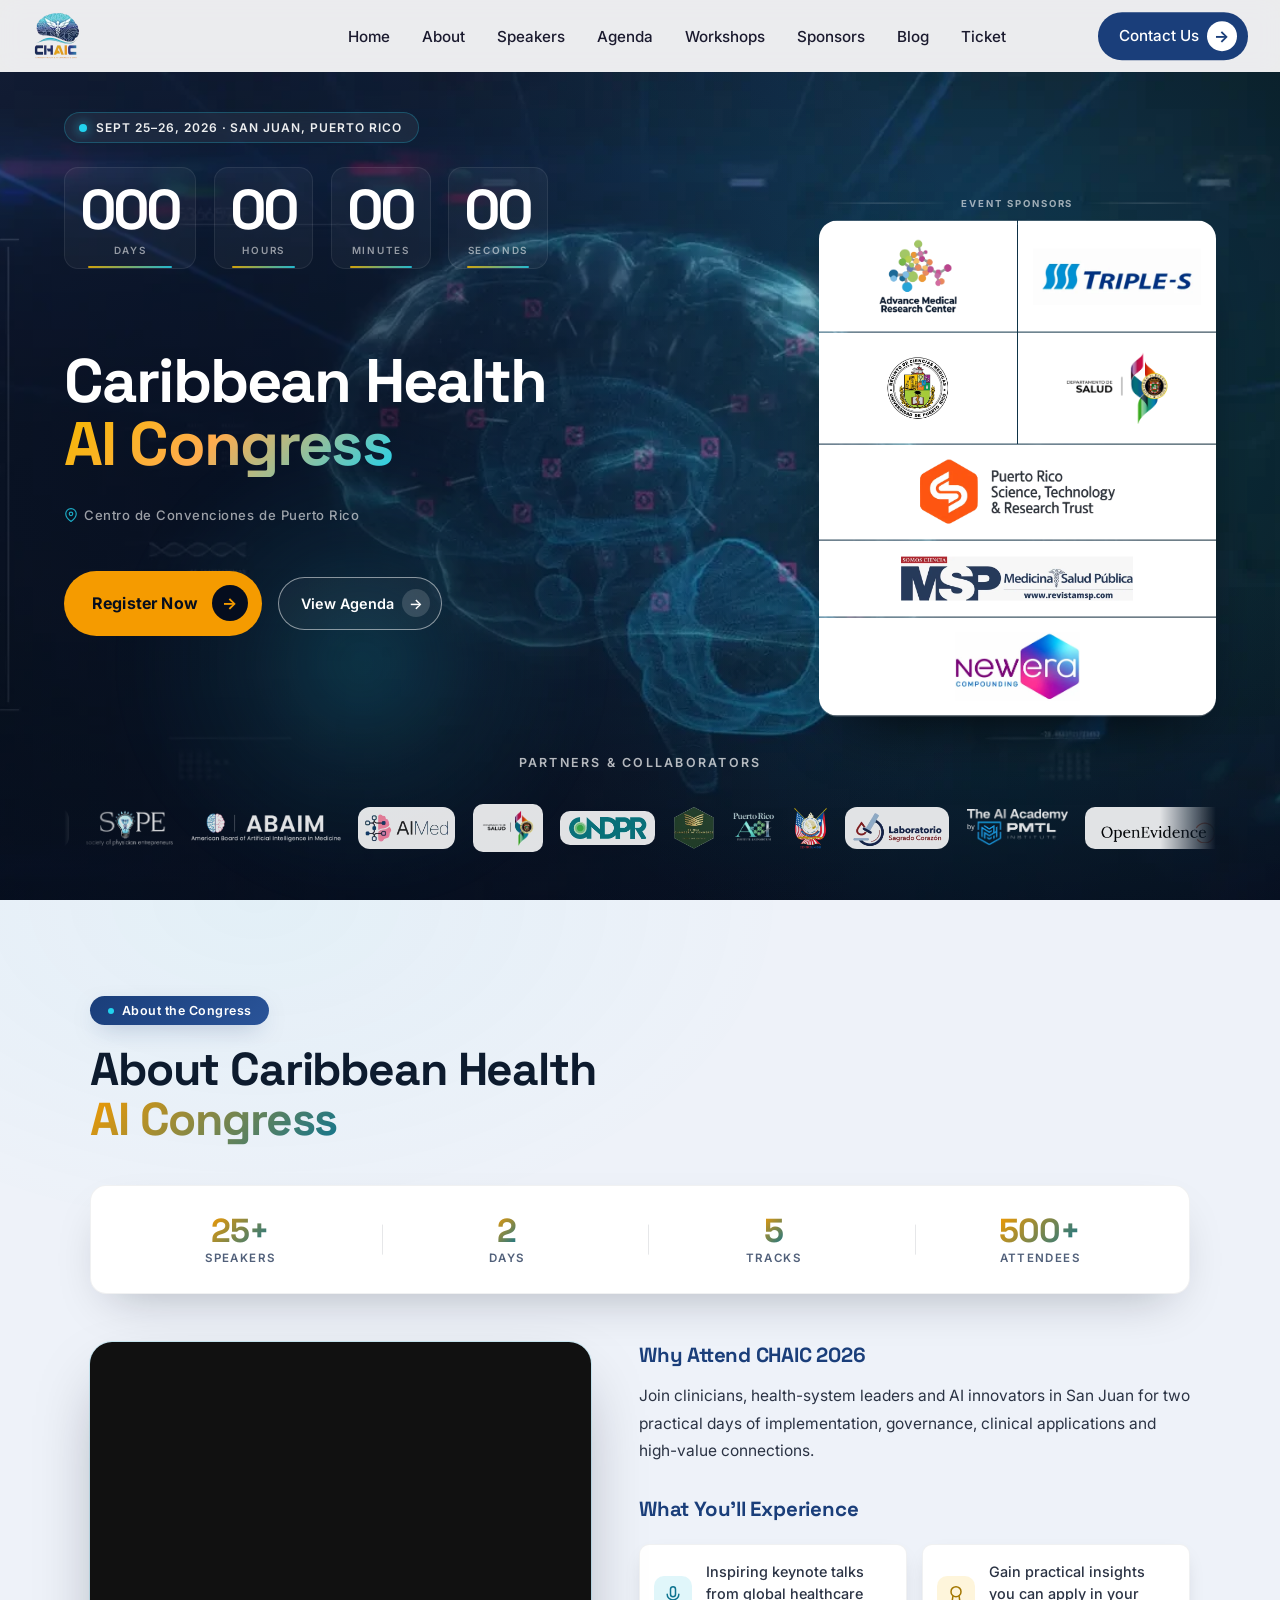
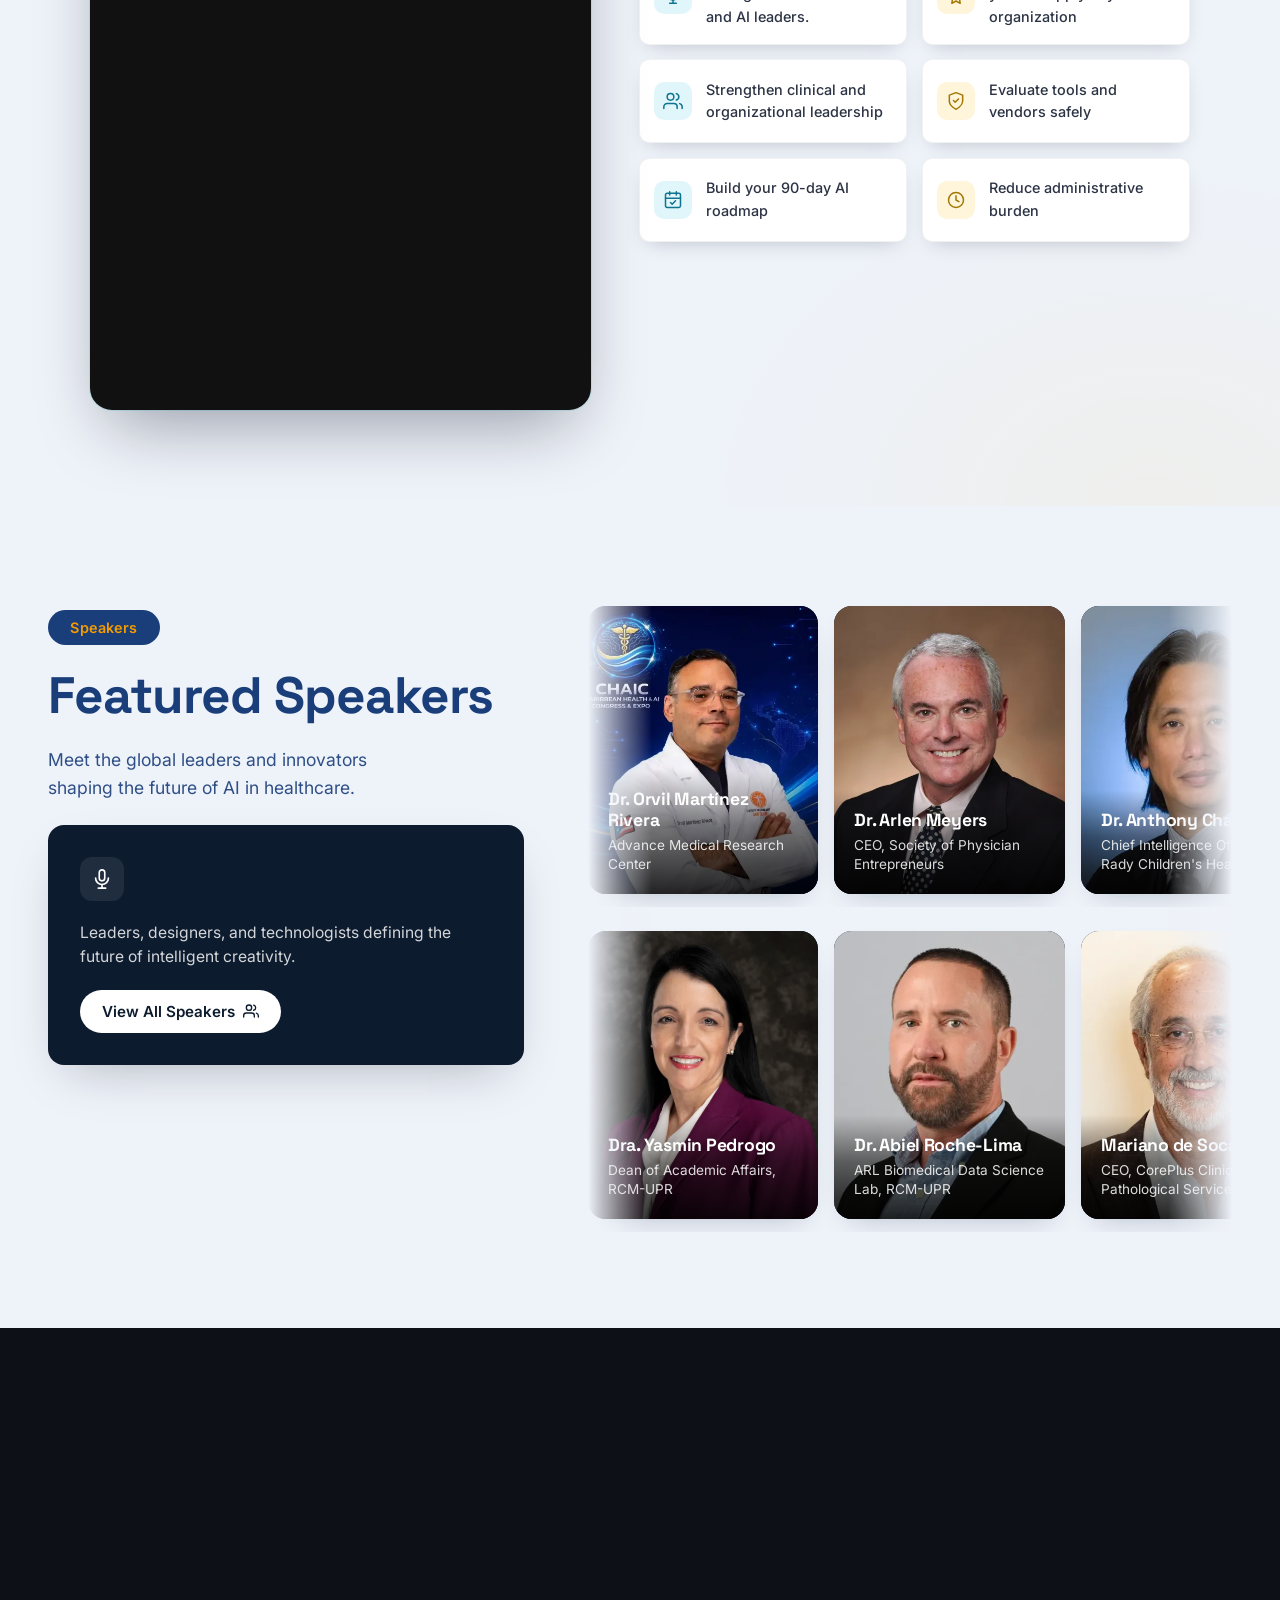
==== index.html @ c176d6a1 "Merge branch 'l-velazquez:main' into main" ====
<!doctype html>
<html lang="en">
  <head>
    <meta charset="UTF-8" />
    <meta name="viewport" content="width=device-width, initial-scale=1.0" />
    <title>CHAIC 2026 — Caribbean Health AI Congress</title>
    <meta
      name="description"
      content="Caribbean Health AI Congress 2026 · September 25–26, 2026 · San Juan, Puerto Rico. Where clinicians, researchers, and AI leaders shape the future of healthcare."
    />
    <script src="/blog-redirect.js"></script>
    <!-- Consent Mode defaults — must stay above Google Tag Manager -->
    <script src="consent.js"></script>
    <!-- Google Tag Manager -->
    <script>
      (function (w, d, s, l, i) {
        w[l] = w[l] || [];
        w[l].push({ "gtm.start": new Date().getTime(), event: "gtm.js" });
        var f = d.getElementsByTagName(s)[0],
          j = d.createElement(s),
          dl = l != "dataLayer" ? "&l=" + l : "";
        j.async = true;
        j.src = "https://www.googletagmanager.com/gtm.js?id=" + i + dl;
        f.parentNode.insertBefore(j, f);
      })(window, document, "script", "dataLayer", "GTM-TDJXRP72");
    </script>
    <!-- End Google Tag Manager -->
    <link rel="preconnect" href="https://fonts.googleapis.com" />
    <link rel="preconnect" href="https://fonts.gstatic.com" crossorigin />
    <link
      href="https://fonts.googleapis.com/css2?family=Inter:wght@400;500;600;700;800;900&family=Space+Grotesk:wght@400;500;600;700&display=swap"
      rel="stylesheet"
    />
    <script src="promotion.js"></script>
    <link rel="stylesheet" href="styles.css" />
    <link
      rel="icon"
      type="image/png"
      sizes="96x96"
      href="images/favicon-96x96.png"
    />
    <link rel="shortcut icon" href="images/favicon.ico" />
    <link
      rel="apple-touch-icon"
      sizes="180x180"
      href="images/apple-touch-icon.png"
    />
    <link rel="manifest" href="images/site.webmanifest" />
  </head>
  <body>
    <aside class="early-bird-banner promotion-only" aria-label="Early-bird ticket offer">
      <div class="early-bird-banner-inner">
        <div class="early-bird-banner-message">
          <span class="early-bird-banner-kicker">Early-bird pricing ends July 31</span>
          <span class="early-bird-banner-detail">Save up to $300—secure your pass before prices increase.</span>
        </div>
        <div class="early-bird-countdown" data-early-bird-countdown aria-hidden="true">
          <span class="early-bird-countdown-unit"><strong data-promo-days>00</strong><small>Days</small></span>
          <span class="early-bird-countdown-separator">:</span>
          <span class="early-bird-countdown-unit"><strong data-promo-hours>00</strong><small>Hrs</small></span>
          <span class="early-bird-countdown-separator">:</span>
          <span class="early-bird-countdown-unit"><strong data-promo-minutes>00</strong><small>Min</small></span>
          <span class="early-bird-countdown-separator">:</span>
          <span class="early-bird-countdown-unit"><strong data-promo-seconds>00</strong><small>Sec</small></span>
        </div>
        <a href="tickets.html#passes" class="early-bird-banner-cta" data-early-bird-cta>
          Get Early-Bird Price <span aria-hidden="true">&#8594;</span>
        </a>
      </div>
    </aside>
    <!-- Navbar -->
    <nav class="navbar">
      <div class="nav-inner">
        <a class="nav-logo" href="#home">
          <img src="images/logos/CHAIC-Logo.webp" alt="CHAIC" />
        </a>
        <ul class="nav-menu">
          <li><a href="#home">Home</a></li>
          <li><a href="#about">About</a></li>
          <li><a href="speakers.html">Speakers</a></li>
          <li><a href="#agenda">Agenda</a></li>
          <li><a href="workshops.html">Workshops</a></li>
          <li><a href="#sponsors">Sponsors</a></li>
          <li><a href="/blog/">Blog</a></li>
          <li><a href="tickets.html">Ticket</a></li>
          <li class="nav-contact-item">
            <a href="#contact-form" class="btn-contact">
              Contact Us
              <span class="btn-circle-nav">&#8594;</span>
            </a>
          </li>
        </ul>
        <button
          class="nav-toggle"
          aria-label="Toggle navigation"
          aria-expanded="false"
        >
          <span></span>
          <span></span>
          <span></span>
        </button>
      </div>
    </nav>

    <!-- Hero -->
    <section id="home" class="hero">
      <div class="hero-brain" aria-hidden="true">
        <video
          class="hero-brain-video"
          autoplay
          muted
          loop
          playsinline
          poster="images/assets/ai-brain-opt.webp"
        >
          <source
            src="images/videos/ai-brain-opt-blurred.mp4"
            type="video/mp4"
          />
        </video>
        <img
          class="hero-brain-img"
          src="images/assets/ai-brain-opt.webp"
          alt=""
        />
      </div>
      <div class="hero-gradient"></div>
      <div class="hero-glow" aria-hidden="true"></div>

      <div class="hero-body">
        <aside class="hero-sponsors" aria-label="Event sponsors">
          <span class="hero-sponsors-label">Event Sponsors</span>
          <div class="hero-sponsors-logos">
            <a
              class="hero-sponsor hero-sponsor--amrc"
              href="https://www.advanceresearchpr.com/"
              target="_blank"
              rel="noopener noreferrer"
              aria-label="Advance Medical Research Center"
            >
              <img
                src="images/logos/AMRC-onlight.webp"
                alt="Advance Medical Research Center"
                decoding="async"
              />
            </a>
            <a
              class="hero-sponsor hero-sponsor--triple-s"
              href="https://salud.grupotriples.com/en/"
              target="_blank"
              rel="noopener noreferrer"
              aria-label="Triple-S Salud"
            >
              <img
                src="images/logos/triple-s.webp"
                alt="Triple-S Salud"
                decoding="async"
              />
            </a>
            <a
              class="hero-sponsor hero-sponsor--rcm"
              href="http://www.rcm.upr.edu/"
              target="_blank"
              rel="noopener noreferrer"
              aria-label="Recinto de Ciencias Médicas — Universidad de Puerto Rico"
            >
              <img
                src="images/logos/RCM-UPR-Logo.webp"
                alt="Recinto de Ciencias Médicas — Universidad de Puerto Rico"
                decoding="async"
              />
            </a>
            <a
              class="hero-sponsor hero-sponsor--salud"
              href="https://www.salud.pr.gov/"
              target="_blank"
              rel="noopener noreferrer"
              aria-label="Departamento de Salud de Puerto Rico"
            >
              <img
                src="images/logos/puerto-rico-department-of-health.webp"
                alt="Departamento de Salud de Puerto Rico"
                decoding="async"
              />
            </a>
            <a
              class="hero-sponsor hero-sponsor--trust"
              href="https://prsciencetrust.org/"
              target="_blank"
              rel="noopener noreferrer"
              aria-label="Puerto Rico Science, Technology &amp; Research Trust"
            >
              <img
                src="images/logos/pr-science-trust-onlight.webp"
                alt="Puerto Rico Science, Technology &amp; Research Trust"
                decoding="async"
              />
            </a>
            <a
              class="hero-sponsor hero-sponsor--msp"
              href="https://www.revistamsp.com/"
              target="_blank"
              rel="noopener noreferrer"
              aria-label="Revista MSP — Medicina Salud Pública"
            >
              <img
                src="images/logos/revista-msp.webp"
                alt="Revista MSP — Medicina Salud Pública"
                decoding="async"
              />
            </a>
            <a
              class="hero-sponsor hero-sponsor--newera"
              href="https://neweracompounding.com/"
              target="_blank"
              rel="noopener noreferrer"
              aria-label="New Era Compounding"
            >
              <img
                src="images/logos/new-era-compounding.webp"
                alt="New Era Compounding"
                decoding="async"
              />
            </a>
          </div>
        </aside>
        <!-- Left column -->
        <div class="hero-left">
          <span class="hero-eyebrow page-enter" style="--enter-order: 0"
            >Sept 25–26, 2026 · San Juan, Puerto Rico</span
          >

          <div class="countdown page-enter" style="--enter-order: 1" aria-label="Countdown to CHAIC 2026">
            <div class="cd-unit">
              <span class="cd-num" id="cd-days">000</span>
              <span class="cd-label">Days</span>
            </div>
            <div class="cd-unit">
              <span class="cd-num" id="cd-hours">00</span>
              <span class="cd-label">Hours</span>
            </div>
            <div class="cd-unit">
              <span class="cd-num" id="cd-minutes">00</span>
              <span class="cd-label">Minutes</span>
            </div>
            <div class="cd-unit">
              <span class="cd-num" id="cd-seconds">00</span>
              <span class="cd-label">Seconds</span>
            </div>
          </div>

          <div class="hero-bottom-left">
            <h1 class="hero-title page-enter" style="--enter-order: 2">
              Caribbean Health<br />
              <span class="hero-accent">AI Congress</span>
            </h1>
            <a
              class="hero-venue page-enter"
              style="--enter-order: 3"
              href="https://maps.app.goo.gl/jhzjn6ECsa8QxkEn8"
              target="_blank"
              rel="noopener noreferrer"
            >
              <svg
                width="14"
                height="14"
                viewBox="0 0 24 24"
                fill="none"
                stroke="currentColor"
                stroke-width="2"
                stroke-linecap="round"
                stroke-linejoin="round"
                aria-hidden="true"
              >
                <path d="M21 10c0 7-9 13-9 13S3 17 3 10a9 9 0 0 1 18 0z" />
                <circle cx="12" cy="10" r="3" />
              </svg>
              Centro de Convenciones de Puerto Rico
            </a>
            <div class="hero-cta-row page-enter" style="--enter-order: 4">
              <a
                href="https://lu.ma/oollgim4"
                class="btn-register luma-checkout--button"
                data-luma-action="checkout"
                data-luma-event-id="evt-fLWU47cvAQBa6a1"
              >
                Register Now
                <span class="btn-circle">&#8594;</span>
              </a>
              <a href="#agenda" class="btn-agenda">
                View Agenda
                <span class="btn-circle-ghost">&#8594;</span>
              </a>
            </div>
          </div>
        </div>

        <!-- Right column -->
        <div class="hero-right">
          <div class="hero-right-bottom">
            <p class="hero-sub page-enter" style="--enter-order: 3">Use Healthcare AI With Confidence — not Hype</p>
          </div>
        </div>
      </div>

      <!-- Sponsors strip -->
      <div class="sponsors-bar page-enter" style="--enter-order: 5">
        <div class="sponsors-label">
          <div class="sponsors-line"></div>
          <span>Partners &amp; Collaborators</span>
          <div class="sponsors-line"></div>
        </div>
        <div class="sponsors-logos">
          <a href="#home"
            ><img
              class="logo-rounded"
              src="images/logos/CHAIC-Logo-white.webp"
              alt="Caribbean Health AI Congress"
              loading="lazy"
              decoding="async"
          /></a>
          <a
            href="https://sopenet.org/"
            target="_blank"
            rel="noopener noreferrer"
            ><img
              class="sponsor-mark--trim"
              src="images/logos/SPE-White-Letters.webp"
              alt="Society of Physician Entrepreneurs"
              loading="lazy"
              decoding="async"
          /></a>
          <a href="https://abaim.org/" target="_blank" rel="noopener noreferrer"
            ><img
              src="images/logos/ABAIM-logo-transparent.webp"
              alt="American Board of Artificial Intelligence in Medicine"
              loading="lazy"
              decoding="async"
          /></a>
          <a
            href="http://www.ai-med.io"
            target="_blank"
            rel="noopener noreferrer"
            ><img
              class="logo-rounded"
              src="images/logos/AI-med.webp"
              alt="AIMed"
              loading="lazy"
              decoding="async"
          /></a>
          <a
            href="https://www.salud.pr.gov/"
            target="_blank"
            rel="noopener noreferrer"
            ><img
              class="logo-plate collaborator-logo--department"
              src="images/logos/puerto-rico-department-of-health.webp"
              alt="Departamento de Salud de Puerto Rico"
              loading="lazy"
              decoding="async"
          /></a>
          <a
            href="https://cndpr.org/"
            target="_blank"
            rel="noopener noreferrer"
            ><img
              class="logo-plate collaborator-logo--wide"
              src="images/logos/cndpr.webp"
              alt="Colegio de Nutricionistas y Dietistas de Puerto Rico"
              loading="lazy"
              decoding="async"
          /></a>
          <a
            href="https://prusachamberofcommerce.com/"
            target="_blank"
            rel="noopener noreferrer"
            ><img
              src="images/logos/pr-usa-chamber-of-commerce.webp"
              alt="PR-USA Chamber of Commerce"
              loading="lazy"
              decoding="async"
          /></a>
          <a
            href="https://praiic.com/"
            target="_blank"
            rel="noopener noreferrer"
            ><img
              src="images/logos/puerto-rico-ai-institute-and-consortium.webp"
              alt="Puerto Rico AI Institute and Consortium"
              loading="lazy"
              decoding="async"
          /></a>
          <a
            href="https://centrounido.com/"
            target="_blank"
            rel="noopener noreferrer"
            ><img
              src="images/logos/centro-unido.webp"
              alt="Centro Unido de Detallistas — Puerto Rico"
              loading="lazy"
              decoding="async"
          /></a>
          <a
            href="https://www.laboratoriosagradocorazon.com/"
            target="_blank"
            rel="noopener noreferrer"
            ><img
              class="logo-rounded"
              src="images/logos/laboratorio-sagrado-corazon.webp"
              alt="Laboratorio Sagrado Corazón"
              loading="lazy"
              decoding="async"
          /></a>
          <a
            href="https://pmtlinstitute.com/"
            target="_blank"
            rel="noopener noreferrer"
            ><img
              class="sponsor-mark--trim"
              src="images/logos/pmtl-institute.webp"
              alt="The AI Academy by PMTL Institute"
              loading="lazy"
              decoding="async"
          /></a>
          <a
            href="https://www.openevidence.com/"
            target="_blank"
            rel="noopener noreferrer"
            ><img
              class="logo-plate"
              src="images/logos/open-evidence.webp"
              alt="OpenEvidence"
              loading="lazy"
              decoding="async"
          /></a>
          <a
            href="https://deepmind.google/models/gemma/medgemma/"
            target="_blank"
            rel="noopener noreferrer"
            ><img
              class="logo-rounded"
              src="images/logos/medgemma.webp"
              alt="MedGemma"
              loading="lazy"
              decoding="async"
          /></a>
          <a
            href="https://www.google.com/"
            target="_blank"
            rel="noopener noreferrer"
            ><img
              class="logo-plate collaborator-logo--square"
              src="images/logos/google.webp"
              alt="Google"
              loading="lazy"
              decoding="async"
          /></a>
          <a
            href="https://www.nabla.com/"
            target="_blank"
            rel="noopener noreferrer"
            ><img
              class="logo-plate"
              src="images/logos/nabla.webp"
              alt="Nabla"
              loading="lazy"
              decoding="async"
          /></a>
          <a
            href="https://www.himss.org/"
            target="_blank"
            rel="noopener noreferrer"
            ><img
              class="logo-plate collaborator-logo--stacked"
              src="images/logos/himss.webp"
              alt="HIMSS"
              loading="lazy"
              decoding="async"
          /></a>
          <a
            href="https://parallel18.com/"
            target="_blank"
            rel="noopener noreferrer"
            ><img
              class="logo-plate"
              src="images/logos/parallel18.webp"
              alt="Parallel 18"
              loading="lazy"
              decoding="async"
          /></a>
          <a
            href="https://www.upenn.edu/home/"
            target="_blank"
            rel="noopener noreferrer"
            ><img
              class="logo-rounded"
              src="images/logos/upenn-full.webp"
              alt="University of Pennsylvania"
              loading="lazy"
              decoding="async"
          /></a>
          <a
            href="https://testdynamics.net/"
            target="_blank"
            rel="noopener noreferrer"
            ><img
              class="collaborator-logo--wide"
              src="images/logos/testdynamics.png"
              alt="TestDynamics"
              loading="lazy"
              decoding="async"
          /></a>
        </div>
      </div>
    </section>

    <!-- About -->
    <section id="about" class="section section-light">
      <div class="container">
        <span class="about-badge">About the Congress</span>

        <h2 class="about-title">
          About Caribbean Health<br />
          <span class="about-accent">AI Congress</span>
        </h2>

        <!-- Stats row -->
        <div class="stats-row reveal" aria-label="CHAIC 2026 at a glance">
          <div class="stat-item">
            <span class="stat-number">25+</span>
            <span class="stat-label">Speakers</span>
          </div>
          <div class="stat-item">
            <span class="stat-number">2</span>
            <span class="stat-label">Days</span>
          </div>
          <div class="stat-item">
            <span class="stat-number">5</span>
            <span class="stat-label">Tracks</span>
          </div>
          <div class="stat-item">
            <span class="stat-number">500+</span>
            <span class="stat-label">Attendees</span>
          </div>
        </div>

        <div class="about-grid">
          <div class="about-image-col reveal">
            <video
              class="about-img"
              autoplay
              muted
              loop
              playsinline
              preload="metadata"
            >
              <source src="images/videos/about-opt.mp4" type="video/mp4" />
            </video>
          </div>

          <div class="about-content-col">
            <div class="about-block">
              <h3 class="about-sub-title">Why Attend CHAIC 2026</h3>
              <p class="about-text">
                Join clinicians, health-system leaders and AI innovators in San
                Juan for two practical days of implementation, governance,
                clinical applications and high-value connections.
              </p>
            </div>

            <div class="about-block">
              <h3 class="about-sub-title">What You'll Experience</h3>
              <div class="experience-grid">
                <!-- Row 1: the two longest lines, paired so the row reads even -->
                <div class="experience-card reveal">
                  <span class="experience-card-icon">
                    <svg
                      viewBox="0 0 24 24"
                      fill="none"
                      stroke="currentColor"
                      stroke-width="1.8"
                      stroke-linecap="round"
                      stroke-linejoin="round"
                      aria-hidden="true"
                    >
                      <rect x="9" y="2" width="6" height="12" rx="3" />
                      <path d="M5 11a7 7 0 0 0 14 0" />
                      <line x1="12" y1="18" x2="12" y2="22" />
                      <line x1="8" y1="22" x2="16" y2="22" />
                    </svg>
                  </span>
                  <span class="experience-card-text"
                    >Inspiring keynote talks from global healthcare and AI
                    leaders.</span
                  >
                </div>
                <div class="experience-card reveal">
                  <span class="experience-card-icon">
                    <svg
                      viewBox="0 0 24 24"
                      fill="none"
                      stroke="currentColor"
                      stroke-width="1.8"
                      stroke-linecap="round"
                      stroke-linejoin="round"
                      aria-hidden="true"
                    >
                      <circle cx="12" cy="8" r="6" />
                      <polyline
                        points="8.2 13.9 7 22 12 19.2 17 22 15.8 13.9"
                      />
                    </svg>
                  </span>
                  <span class="experience-card-text"
                    >Gain practical insights you can apply in your
                    organization</span
                  >
                </div>

                <!-- Row 2: mid-length pair -->
                <div class="experience-card reveal">
                  <span class="experience-card-icon">
                    <svg
                      viewBox="0 0 24 24"
                      fill="none"
                      stroke="currentColor"
                      stroke-width="1.8"
                      stroke-linecap="round"
                      stroke-linejoin="round"
                      aria-hidden="true"
                    >
                      <path d="M17 21v-2a4 4 0 0 0-4-4H5a4 4 0 0 0-4 4v2" />
                      <circle cx="9" cy="7" r="4" />
                      <path d="M23 21v-2a4 4 0 0 0-3-3.87" />
                      <path d="M16 3.13a4 4 0 0 1 0 7.75" />
                    </svg>
                  </span>
                  <span class="experience-card-text"
                    >Strengthen clinical and organizational leadership</span
                  >
                </div>
                <div class="experience-card reveal">
                  <span class="experience-card-icon">
                    <svg
                      viewBox="0 0 24 24"
                      fill="none"
                      stroke="currentColor"
                      stroke-width="1.8"
                      stroke-linecap="round"
                      stroke-linejoin="round"
                      aria-hidden="true"
                    >
                      <path d="M12 22s8-4 8-10V5l-8-3-8 3v7c0 6 8 10 8 10z" />
                      <polyline points="9 11.5 11 13.5 15 9.5" />
                    </svg>
                  </span>
                  <span class="experience-card-text"
                    >Evaluate tools and vendors safely</span
                  >
                </div>

                <!-- Row 3: the two shortest lines -->
                <div class="experience-card reveal">
                  <span class="experience-card-icon">
                    <svg
                      viewBox="0 0 24 24"
                      fill="none"
                      stroke="currentColor"
                      stroke-width="1.8"
                      stroke-linecap="round"
                      stroke-linejoin="round"
                      aria-hidden="true"
                    >
                      <rect x="3" y="4" width="18" height="17" rx="2" />
                      <line x1="16" y1="2" x2="16" y2="6" />
                      <line x1="8" y1="2" x2="8" y2="6" />
                      <line x1="3" y1="10" x2="21" y2="10" />
                      <polyline points="9 15 11 17 15 13" />
                    </svg>
                  </span>
                  <span class="experience-card-text"
                    >Build your 90-day AI roadmap</span
                  >
                </div>
                <div class="experience-card reveal">
                  <span class="experience-card-icon">
                    <svg
                      viewBox="0 0 24 24"
                      fill="none"
                      stroke="currentColor"
                      stroke-width="1.8"
                      stroke-linecap="round"
                      stroke-linejoin="round"
                      aria-hidden="true"
                    >
                      <circle cx="12" cy="12" r="9" />
                      <polyline points="12 7 12 12 15.5 14" />
                    </svg>
                  </span>
                  <span class="experience-card-text"
                    >Reduce administrative burden</span
                  >
                </div>
              </div>
            </div>
          </div>
        </div>
      </div>
    </section>
    <!-- Speakers -->
    <section
      id="speakers"
      class="section-speakers-light"
      aria-labelledby="featured-speakers-title"
    >
      <div class="speakers-layout">
        <!-- LEFT: intro + CTA -->
        <div class="speakers-intro">
          <span class="speakers-eyebrow">Speakers</span>
          <h2 id="featured-speakers-title" class="speakers-title">
            Featured Speakers
          </h2>
          <p class="speakers-desc">
            Meet the global leaders and innovators shaping the future of AI in
            healthcare.
          </p>

          <div class="speakers-cta-card">
            <span class="speakers-cta-icon">
              <svg
                viewBox="0 0 24 24"
                fill="none"
                stroke="currentColor"
                stroke-width="1.8"
                stroke-linecap="round"
                stroke-linejoin="round"
                aria-hidden="true"
              >
                <rect x="9" y="2" width="6" height="12" rx="3" />
                <path d="M5 11a7 7 0 0 0 14 0" />
                <line x1="12" y1="18" x2="12" y2="22" />
                <line x1="8" y1="22" x2="16" y2="22" />
              </svg>
            </span>
            <p>
              Leaders, designers, and technologists defining the future of
              intelligent creativity.
            </p>
            <a href="speakers.html" class="speakers-cta-btn">
              View All Speakers
              <svg
                viewBox="0 0 24 24"
                fill="none"
                stroke="currentColor"
                stroke-width="2"
                stroke-linecap="round"
                stroke-linejoin="round"
                aria-hidden="true"
              >
                <path d="M17 21v-2a4 4 0 0 0-4-4H5a4 4 0 0 0-4 4v2" />
                <circle cx="9" cy="7" r="4" />
                <path d="M23 21v-2a4 4 0 0 0-3-3.87" />
                <path d="M16 3.13a4 4 0 0 1 0 7.75" />
              </svg>
            </a>
          </div>
        </div>

        <!-- RIGHT: user-scrollable speaker rows -->
        <div class="speakers-marquee">
          <div
            class="speakers-col speakers-col--up"
            tabindex="0"
            role="group"
            aria-label="Featured speakers, row one"
          >
            <div class="speakers-track" data-track="up">
              <article class="speaker-card">
                <img
                  src="images/people/DrOrvil-profile.webp"
                  alt="Dr. Orvil Martínez Rivera"
                  loading="lazy"
                  decoding="async"
                />
                <div class="speaker-card-overlay">
                  <h3 class="speaker-card-name">Dr. Orvil Martínez Rivera</h3>
                  <p class="speaker-card-role">
                    Advance Medical Research Center
                  </p>
                </div>
              </article>
              <article class="speaker-card">
                <img
                  src="images/people/arlen-meyers.webp"
                  alt="Dr. Arlen Meyers"
                  loading="lazy"
                  decoding="async"
                />
                <div class="speaker-card-overlay">
                  <h3 class="speaker-card-name">Dr. Arlen Meyers</h3>
                  <p class="speaker-card-role">
                    CEO, Society of Physician Entrepreneurs
                  </p>
                </div>
              </article>
              <article class="speaker-card">
                <img
                  src="images/people/dr-anthony-chang.webp"
                  alt="Dr. Anthony Chang"
                  loading="lazy"
                  decoding="async"
                />
                <div class="speaker-card-overlay">
                  <h3 class="speaker-card-name">Dr. Anthony Chang</h3>
                  <p class="speaker-card-role">
                    Chief Intelligence Officer, Rady Children's Health
                  </p>
                </div>
              </article>
              <article class="speaker-card">
                <img
                  src="images/people/daniel-golden.webp"
                  alt="Daniel Golden"
                  loading="lazy"
                  decoding="async"
                />
                <div class="speaker-card-overlay">
                  <h3 class="speaker-card-name">Daniel Golden</h3>
                  <p class="speaker-card-role">Software Engineer, Google</p>
                </div>
              </article>
            </div>
          </div>
          <div
            class="speakers-col speakers-col--down"
            tabindex="0"
            role="group"
            aria-label="Featured speakers, row two"
          >
            <div class="speakers-track" data-track="down">
              <article class="speaker-card">
                <img
                  src="images/people/yasmin-pedrogo.webp?v=20260831"
                  alt="Dra. Yasmin Pedrogo"
                  loading="lazy"
                  decoding="async"
                />
                <div class="speaker-card-overlay">
                  <h3 class="speaker-card-name">Dra. Yasmin Pedrogo</h3>
                  <p class="speaker-card-role">
                    Dean of Academic Affairs, RCM-UPR
                  </p>
                </div>
              </article>
              <article class="speaker-card">
                <img
                  src="images/people/dr-abiel-roche-lima.webp"
                  alt="Dr. Abiel Roche-Lima"
                  loading="lazy"
                  decoding="async"
                />
                <div class="speaker-card-overlay">
                  <h3 class="speaker-card-name">Dr. Abiel Roche-Lima</h3>
                  <p class="speaker-card-role">
                    ARL Biomedical Data Science Lab, RCM-UPR
                  </p>
                </div>
              </article>
              <article class="speaker-card">
                <img
                  src="images/people/mariano-de-socarraz.webp"
                  alt="Mariano de Socarraz"
                  loading="lazy"
                  decoding="async"
                />
                <div class="speaker-card-overlay">
                  <h3 class="speaker-card-name">Mariano de Socarraz</h3>
                  <p class="speaker-card-role">
                    CEO, CorePlus Clinical and Pathological Services
                  </p>
                </div>
              </article>
              <article class="speaker-card">
                <img
                  src="images/people/dr-travis-zack.webp"
                  alt="Dr. Travis Zack"
                  loading="lazy"
                  decoding="async"
                />
                <div class="speaker-card-overlay">
                  <h3 class="speaker-card-name">Dr. Travis Zack</h3>
                  <p class="speaker-card-role">
                    Chief Medical Officer, OpenEvidence
                  </p>
                </div>
              </article>
              <article class="speaker-card">
                <img
                  src="images/people/nesty-delgado.webp"
                  alt="Nesty Delgado, Ph.D., CAIC™️ (Dr. AI)"
                  class="speaker-photo--top"
                  loading="lazy"
                  decoding="async"
                />
                <div class="speaker-card-overlay">
                  <h3 class="speaker-card-name">Nesty Delgado, Ph.D., CAIC™️ (Dr. AI)</h3>
                  <p class="speaker-card-role">
                    Founder and President, The AI Academy by PMTL Institute
                  </p>
                </div>
              </article>
              <article class="speaker-card">
                <img
                  src="images/people/steven-nunez.webp"
                  alt="Steven Núñez"
                  class="speaker-photo--top"
                  loading="lazy"
                  decoding="async"
                />
                <div class="speaker-card-overlay">
                  <h3 class="speaker-card-name">Steven Núñez</h3>
                  <p class="speaker-card-role">
                    Panelist, AI Challenges
                  </p>
                </div>
              </article>
              <article class="speaker-card">
                <img
                  src="images/people/nelson-ortiz-card.webp"
                  alt="Nelson Ortiz"
                  class="speaker-photo--top"
                  loading="lazy"
                  decoding="async"
                />
                <div class="speaker-card-overlay">
                  <h3 class="speaker-card-name">Nelson Ortiz</h3>
                  <p class="speaker-card-role">
                    Panelist, AI Challenges
                  </p>
                </div>
              </article>
              <article class="speaker-card">
                <img
                  src="images/people/eddie-perez-ruberte-card.webp"
                  alt="Eddie Pérez-Ruberté"
                  class="speaker-photo--top"
                  loading="lazy"
                  decoding="async"
                />
                <div class="speaker-card-overlay">
                  <h3 class="speaker-card-name">Eddie Pérez-Ruberté</h3>
                  <p class="speaker-card-role">
                    Panelist, AI Challenges
                  </p>
                </div>
              </article>
            </div>
          </div>
        </div>
      </div>
    </section>

    <!-- Agenda -->
    <section id="agenda" class="agenda-section">
      <div class="agenda-layout">
        <!-- Left: sticky info panel -->
        <div class="agenda-left">
          <span class="agenda-label">Conference Program</span>
          <div class="agenda-day-tabs" data-active="day1" role="tablist">
            <button
              class="agenda-day-btn active"
              data-day="day1"
              data-label="Day 1"
              data-accent="Agenda"
              role="tab"
              aria-selected="true"
            >
              September 25
            </button>
            <button
              class="agenda-day-btn"
              data-day="day2"
              data-label="Day 2"
              data-accent="Advanced Topics &amp; Future Trends"
              role="tab"
              aria-selected="false"
            >
              September 26
            </button>
          </div>
          <h2 class="agenda-title" id="agenda-day-title">
            Day 1 <span class="agenda-title-accent">Agenda</span>
          </h2>
          <div class="agenda-stats" id="agenda-stats">
            <span class="agenda-stat"><strong>10</strong>&nbsp;sessions</span>
            <span class="agenda-stat"><strong>10</strong>&nbsp;hours</span>
            <span class="agenda-stat"><strong>10</strong>&nbsp;speakers</span>
          </div>
          <p class="agenda-desc">
            A packed program of keynotes, panels, workshops, and networking
            designed to accelerate impact — from sunrise to night.
          </p>
          <p class="agenda-venue-note">
            <svg
              width="13"
              height="13"
              viewBox="0 0 24 24"
              fill="none"
              stroke="currentColor"
              stroke-width="2"
              stroke-linecap="round"
              stroke-linejoin="round"
              aria-hidden="true"
            >
              <path d="M21 10c0 7-9 13-9 13S3 17 3 10a9 9 0 0 1 18 0z" />
              <circle cx="12" cy="10" r="3" />
            </svg>
            Centro de Convenciones de Puerto Rico, San Juan
          </p>
          <div class="agenda-info-box">
            <div class="agenda-info-icon">
              <svg
                viewBox="0 0 24 24"
                fill="none"
                stroke="currentColor"
                stroke-width="1.7"
                stroke-linecap="round"
                stroke-linejoin="round"
              >
                <rect x="3" y="4" width="18" height="18" rx="2" ry="2" />
                <line x1="16" y1="2" x2="16" y2="6" />
                <line x1="8" y1="2" x2="8" y2="6" />
                <line x1="3" y1="10" x2="21" y2="10" />
                <polyline points="9 16 11 18 15 14" />
              </svg>
            </div>
            <p>
              <span
                data-promo-text="Secure your seat before early-bird pricing ends July 31, 2026."
                data-regular-text="Secure your seat for CHAIC 2026."
                >Secure your seat for CHAIC 2026.</span
              >
            </p>
            <a href="#ticket" class="btn-get-tickets">
              Get Tickets
              <svg
                viewBox="0 0 24 24"
                fill="none"
                stroke="currentColor"
                stroke-width="2.5"
                stroke-linecap="round"
                stroke-linejoin="round"
              >
                <path d="M5 12h14M12 5l7 7-7 7" />
              </svg>
            </a>
          </div>
        </div>

        <!-- Right: timeline -->
        <div class="agenda-right">
          <!-- Day 1 -->
          <div class="agenda-day-content" id="day1">
            <div class="agenda-timeline">
              <div class="agenda-phase" data-phase="morning">
                <span class="agenda-phase-marker">Morning</span>
                <span class="agenda-phase-label"
                  >Opening &amp; Foundations <span>· 8 sessions</span></span
                >
              </div>

              <article
                class="agenda-card reveal"
                data-track="break"
                data-duration="60"
                data-room="Salón A"
              >
                <div class="agenda-card-rail">
                  <span class="agenda-time">7:00 – 8:00 AM</span>
                </div>
                <div class="agenda-card-body">
                  <div class="agenda-card-top">
                    <span class="agenda-track-pill">Registration</span>
                    <span class="agenda-card-location">
                      <svg
                        viewBox="0 0 24 24"
                        fill="none"
                        stroke="currentColor"
                        stroke-width="2"
                        stroke-linecap="round"
                        stroke-linejoin="round"
                        aria-hidden="true"
                      >
                        <path
                          d="M21 10c0 7-9 13-9 13S3 17 3 10a9 9 0 0 1 18 0z"
                        />
                        <circle cx="12" cy="10" r="3" />
                      </svg>
                      Salón A
                    </span>
                  </div>
                  <h3 class="agenda-card-title">Registration &amp; Coffee</h3>
                </div>
              </article>

              <article
                class="agenda-card reveal"
                data-track="ceremony"
                data-duration="10"
                data-room="Salón A"
              >
                <div class="agenda-card-rail">
                  <span class="agenda-time">8:00 – 8:10 AM</span>
                </div>
                <div class="agenda-card-body">
                  <div class="agenda-card-top">
                    <span class="agenda-track-pill">Ceremony</span>
                    <span class="agenda-card-location">
                      <svg
                        viewBox="0 0 24 24"
                        fill="none"
                        stroke="currentColor"
                        stroke-width="2"
                        stroke-linecap="round"
                        stroke-linejoin="round"
                        aria-hidden="true"
                      >
                        <path
                          d="M21 10c0 7-9 13-9 13S3 17 3 10a9 9 0 0 1 18 0z"
                        />
                        <circle cx="12" cy="10" r="3" />
                      </svg>
                      Salón A
                    </span>
                  </div>
                  <h3 class="agenda-card-title">Opening Ceremony</h3>
                  <div class="agenda-card-speaker">
                    <div
                      class="agenda-speaker-avatar"
                    >
                      <img
                        src="images/people/dra-myrna-quinonez.webp"
                        alt="Dra. Myrna Quiñonez"
                        loading="lazy"
                        decoding="async"
                      />
                    </div>
                    <div class="agenda-speaker-info">
                      <span class="agenda-speaker-name">Dra. Myrna Quiñonez</span>
                      <span class="agenda-speaker-role"
                        >Rectora, Recinto de Ciencias Médicas</span
                      >
                    </div>
                  </div>
                </div>
              </article>

              <article
                class="agenda-card reveal"
                data-track="keynote"
                data-duration="30"
                data-room="Salón A"
              >
                <div class="agenda-card-rail">
                  <span class="agenda-time">8:10 – 8:40 AM</span>
                </div>
                <div class="agenda-card-body">
                  <div class="agenda-card-top">
                    <span class="agenda-track-pill">Session</span>
                    <span class="agenda-card-location">
                      <svg
                        viewBox="0 0 24 24"
                        fill="none"
                        stroke="currentColor"
                        stroke-width="2"
                        stroke-linecap="round"
                        stroke-linejoin="round"
                        aria-hidden="true"
                      >
                        <path
                          d="M21 10c0 7-9 13-9 13S3 17 3 10a9 9 0 0 1 18 0z"
                        />
                        <circle cx="12" cy="10" r="3" />
                      </svg>
                      Salón A
                    </span>
                  </div>
                  <h3 class="agenda-card-title">Opening Session</h3>
                  <div class="agenda-card-speaker">
                    <div class="agenda-speaker-avatar">
                      <img
                        src="images/people/DrOrvil-profile-small.webp"
                        alt="Dr. Orvil Martínez Rivera, MD"
                        loading="lazy"
                        decoding="async"
                      />
                    </div>
                    <div class="agenda-speaker-info">
                      <span class="agenda-speaker-name"
                        >Dr. Orvil Martínez Rivera, MD</span
                      >
                      <span class="agenda-speaker-role"
                        >Advance Medical Research Center</span
                      >
                    </div>
                  </div>
                  <div class="agenda-card-speaker">
                    <div class="agenda-speaker-avatar">
                      <img
                        src="images/logos/AMRC_white.webp"
                        alt="Advance Medical Research Center of Puerto Rico"
                        loading="lazy"
                        decoding="async"
                      />
                    </div>
                    <div class="agenda-speaker-info">
                      <span class="agenda-speaker-name"
                        >Advance Medical Research Center of Puerto Rico</span
                      >
                    </div>
                  </div>
                </div>
              </article>

              <article
                class="agenda-card reveal"
                data-track="keynote"
                data-duration="45"
                data-room="Salón A"
              >
                <div class="agenda-card-rail">
                  <span class="agenda-time">8:40 – 9:25 AM</span>
                </div>
                <div class="agenda-card-body">
                  <div class="agenda-card-top">
                    <span class="agenda-track-pill">Session</span>
                    <span class="agenda-card-location">
                      <svg
                        viewBox="0 0 24 24"
                        fill="none"
                        stroke="currentColor"
                        stroke-width="2"
                        stroke-linecap="round"
                        stroke-linejoin="round"
                        aria-hidden="true"
                      >
                        <path
                          d="M21 10c0 7-9 13-9 13S3 17 3 10a9 9 0 0 1 18 0z"
                        />
                        <circle cx="12" cy="10" r="3" />
                      </svg>
                      Salón A
                    </span>
                  </div>
                  <h3 class="agenda-card-title">AI Entrepreneurship</h3>
                  <div class="agenda-card-speaker">
                    <div class="agenda-speaker-avatar">
                      <img
                        src="images/people/arlen-meyers.webp"
                        alt="Dr. Arlen Meyers"
                        loading="lazy"
                        decoding="async"
                      />
                    </div>
                    <div class="agenda-speaker-info">
                      <span class="agenda-speaker-name">Dr. Arlen Meyers</span>
                      <span class="agenda-speaker-role"
                        >President/CEO, SOPE</span
                      >
                    </div>
                  </div>
                  <div class="agenda-card-speaker">
                    <div class="agenda-speaker-avatar">
                      <img
                        src="images/logos/SPE-White-Letters.webp"
                        alt="Society of Physician Entrepreneurs"
                        loading="lazy"
                        decoding="async"
                      />
                    </div>
                    <div class="agenda-speaker-info">
                      <span class="agenda-speaker-name"
                        >Society of Physician Entrepreneurs</span
                      >
                    </div>
                  </div>
                </div>
              </article>

              <article
                class="agenda-card reveal"
                data-track="workshop"
                data-duration="180"
                data-room="Salón B"
                data-parallel=""
              >
                <div class="agenda-card-rail">
                  <span class="agenda-time">9:25 AM – 12:25 PM</span>
                </div>
                <div class="agenda-card-body">
                  <div class="agenda-card-top">
                    <span class="agenda-track-pill">Workshop</span>
                    <span class="agenda-card-location">
                      <svg
                        viewBox="0 0 24 24"
                        fill="none"
                        stroke="currentColor"
                        stroke-width="2"
                        stroke-linecap="round"
                        stroke-linejoin="round"
                        aria-hidden="true"
                      >
                        <path
                          d="M21 10c0 7-9 13-9 13S3 17 3 10a9 9 0 0 1 18 0z"
                        />
                        <circle cx="12" cy="10" r="3" />
                      </svg>
                      Salón B
                    </span>
                  </div>
                  <h3 class="agenda-card-title">AI Agents Workshop</h3>
                  <p class="agenda-card-subtitle">
                    Hands-on workshop running in parallel with the main
                    conference.
                  </p>
                  <div class="agenda-card-speaker">
                    <div class="agenda-speaker-avatar">
                      <img
                        src="images/people/rafael-grossman-agenda-image.webp"
                        alt="Dr. Rafael Grossmann"
                        loading="lazy"
                        decoding="async"
                      />
                    </div>
                    <div class="agenda-speaker-info">
                      <span class="agenda-speaker-name"
                        >Dr. Rafael Grossmann</span
                      >
                      <span class="agenda-speaker-role">Surgeon</span>
                    </div>
                  </div>
                  <div class="agenda-card-speaker">
                    <div
                      class="agenda-speaker-avatar"
                      data-initials="JM"
                      data-color-index="4"
                    ></div>
                    <div class="agenda-speaker-info">
                      <span class="agenda-speaker-name"
                        >Dr. Javier Mendoza, MD, PhD</span
                      >
                    </div>
                  </div>
                </div>
              </article>

              <article
                class="agenda-card reveal"
                data-track="keynote"
                data-duration="15"
                data-room="Salón A"
              >
                <div class="agenda-card-rail">
                  <span class="agenda-time">9:25 – 9:40 AM</span>
                </div>
                <div class="agenda-card-body"></div>
              </article>

              <article
                class="agenda-card reveal"
                data-track="panel"
                data-duration="65"
                data-room="Salón A"
              >
                <div class="agenda-card-rail">
                  <span class="agenda-time">9:40 – 10:45 AM</span>
                </div>
                <div class="agenda-card-body">
                  <div class="agenda-card-top">
                    <span class="agenda-track-pill">Panel</span>
                    <span class="agenda-card-location">
                      <svg
                        viewBox="0 0 24 24"
                        fill="none"
                        stroke="currentColor"
                        stroke-width="2"
                        stroke-linecap="round"
                        stroke-linejoin="round"
                        aria-hidden="true"
                      >
                        <path
                          d="M21 10c0 7-9 13-9 13S3 17 3 10a9 9 0 0 1 18 0z"
                        />
                        <circle cx="12" cy="10" r="3" />
                      </svg>
                      Salón A
                    </span>
                  </div>
                  <h3 class="agenda-card-title">
                    Panel Discussion: AI Challenges
                  </h3>
                  <div class="agenda-card-speaker">
                    <div class="agenda-speaker-avatar">
                      <img
                        src="images/people/nelson-ortiz.webp"
                        alt="Nelson Ortiz"
                        loading="lazy"
                        decoding="async"
                      />
                    </div>
                    <div class="agenda-speaker-info">
                      <span class="agenda-speaker-name">Nelson Ortiz</span>
                      <span class="agenda-speaker-role">Speaker</span>
                    </div>
                  </div>
                  <div class="agenda-card-speaker">
                    <div class="agenda-speaker-avatar">
                      <img
                        src="images/people/eddie-perez-ruberte.webp"
                        alt="Eddie Pérez-Ruberté"
                        loading="lazy"
                        decoding="async"
                      />
                    </div>
                    <div class="agenda-speaker-info">
                      <span class="agenda-speaker-name"
                        >Eddie Pérez-Ruberté</span
                      >
                      <span class="agenda-speaker-role">Panelist</span>
                    </div>
                  </div>
                  <div class="agenda-card-speaker">
                    <div class="agenda-speaker-avatar">
                      <img
                        src="images/people/steven-nunez-avatar.webp"
                        alt="Steven Núñez"
                        loading="lazy"
                        decoding="async"
                      />
                    </div>
                    <div class="agenda-speaker-info">
                      <span class="agenda-speaker-name">Steven Núñez</span>
                      <span class="agenda-speaker-role">Panelist</span>
                    </div>
                  </div>
                </div>
              </article>

              <article
                class="agenda-card reveal"
                data-track="break"
                data-duration="15"
                data-room="Salón A"
              >
                <div class="agenda-card-rail">
                  <span class="agenda-time">10:45 – 11:00 AM</span>
                </div>
                <div class="agenda-card-body">
                  <div class="agenda-card-top">
                    <span class="agenda-track-pill">Break</span>
                    <span class="agenda-card-location">
                      <svg
                        viewBox="0 0 24 24"
                        fill="none"
                        stroke="currentColor"
                        stroke-width="2"
                        stroke-linecap="round"
                        stroke-linejoin="round"
                        aria-hidden="true"
                      >
                        <path
                          d="M21 10c0 7-9 13-9 13S3 17 3 10a9 9 0 0 1 18 0z"
                        />
                        <circle cx="12" cy="10" r="3" />
                      </svg>
                      Salón A
                    </span>
                  </div>
                  <h3 class="agenda-card-title">Mid-Morning Break</h3>
                </div>
              </article>

              <article
                class="agenda-card reveal"
                data-track="keynote"
                data-duration="30"
                data-room="Salón A"
              >
                <div class="agenda-card-rail">
                  <span class="agenda-time">11:00 – 11:30 AM</span>
                </div>
                <div class="agenda-card-body">
                  <div class="agenda-card-top">
                    <span class="agenda-track-pill">Virtual Session</span>
                    <span class="agenda-card-location">
                      <svg
                        viewBox="0 0 24 24"
                        fill="none"
                        stroke="currentColor"
                        stroke-width="2"
                        stroke-linecap="round"
                        stroke-linejoin="round"
                        aria-hidden="true"
                      >
                        <path
                          d="M21 10c0 7-9 13-9 13S3 17 3 10a9 9 0 0 1 18 0z"
                        />
                        <circle cx="12" cy="10" r="3" />
                      </svg>
                      Salón A
                    </span>
                  </div>
                  <h3 class="agenda-card-title">AI Antibiotics</h3>
                  <p class="agenda-card-subtitle">Virtual session.</p>
                  <div class="agenda-card-speaker">
                    <div class="agenda-speaker-avatar">
                      <img
                        src="images/people/dr-cesar-de-la-fuente.webp"
                        alt="Dr. César de la Fuente, PhD, FRSB"
                        loading="lazy"
                        decoding="async"
                      />
                    </div>
                    <div class="agenda-speaker-info">
                      <span class="agenda-speaker-name"
                        >Dr. César de la Fuente, PhD, FRSB</span
                      >
                      <span class="agenda-speaker-role"
                        >University of Pennsylvania</span
                      >
                    </div>
                  </div>
                  <div class="agenda-card-speaker">
                    <div class="agenda-speaker-avatar">
                      <img
                        src="images/logos/UPenn.webp"
                        alt="University of Pennsylvania"
                        loading="lazy"
                        decoding="async"
                      />
                    </div>
                    <div class="agenda-speaker-info">
                      <span class="agenda-speaker-name"
                        >University of Pennsylvania</span
                      >
                    </div>
                  </div>
                </div>
              </article>

              <article
                class="agenda-card reveal"
                data-track="keynote"
                data-duration="55"
                data-room="Salón A"
              >
                <div class="agenda-card-rail">
                  <span class="agenda-time">11:30 AM – 12:25 PM</span>
                </div>
                <div class="agenda-card-body">
                  <div class="agenda-card-top">
                    <span class="agenda-track-pill">Session</span>
                    <span class="agenda-card-location">
                      <svg
                        viewBox="0 0 24 24"
                        fill="none"
                        stroke="currentColor"
                        stroke-width="2"
                        stroke-linecap="round"
                        stroke-linejoin="round"
                        aria-hidden="true"
                      >
                        <path
                          d="M21 10c0 7-9 13-9 13S3 17 3 10a9 9 0 0 1 18 0z"
                        />
                        <circle cx="12" cy="10" r="3" />
                      </svg>
                      Salón A
                    </span>
                  </div>
                  <h3 class="agenda-card-title">AI in Radiology</h3>
                  <div class="agenda-card-speaker">
                    <div class="agenda-speaker-avatar">
                      <img
                        src="images/people/lior-eshel-ansher.webp"
                        alt="Lior Eshel Ansher"
                        loading="lazy"
                        decoding="async"
                      />
                    </div>
                    <div class="agenda-speaker-info">
                      <span class="agenda-speaker-name">Lior Eshel Ansher</span>
                      <span class="agenda-speaker-role"
                        >Founder &amp; CEO, TestDynamics</span
                      >
                    </div>
                  </div>
                </div>
              </article>

              <article
                class="agenda-card reveal"
                data-track="lunch"
                data-duration="60"
                data-room="Salón B"
              >
                <div class="agenda-card-rail">
                  <span class="agenda-time">12:30 – 1:30 PM</span>
                </div>
                <div class="agenda-card-body">
                  <div class="agenda-card-top">
                    <span class="agenda-track-pill">Break</span>
                    <span class="agenda-card-location">
                      <svg
                        viewBox="0 0 24 24"
                        fill="none"
                        stroke="currentColor"
                        stroke-width="2"
                        stroke-linecap="round"
                        stroke-linejoin="round"
                        aria-hidden="true"
                      >
                        <path
                          d="M21 10c0 7-9 13-9 13S3 17 3 10a9 9 0 0 1 18 0z"
                        />
                        <circle cx="12" cy="10" r="3" />
                      </svg>
                      Salón B
                    </span>
                  </div>
                  <h3 class="agenda-card-title">Lunch Break</h3>
                  <p class="agenda-card-subtitle">
                    Enjoy a catered lunch while networking with fellow
                    attendees.
                  </p>
                </div>
              </article>

              <div class="agenda-phase" data-phase="afternoon">
                <span class="agenda-phase-marker">Afternoon</span>
                <span class="agenda-phase-label"
                  >ABAIM Primer &amp; Close <span>· 3 sessions</span></span
                >
              </div>

              <article
                class="agenda-card reveal"
                data-track="keynote"
                data-duration="30"
                data-room="Salón A"
              >
                <div class="agenda-card-rail">
                  <span class="agenda-time">1:30 – 2:00 PM</span>
                </div>
                <div class="agenda-card-body">
                  <div class="agenda-card-top">
                    <span class="agenda-track-pill">Session</span>
                    <span class="agenda-card-location">
                      <svg
                        viewBox="0 0 24 24"
                        fill="none"
                        stroke="currentColor"
                        stroke-width="2"
                        stroke-linecap="round"
                        stroke-linejoin="round"
                        aria-hidden="true"
                      >
                        <path
                          d="M21 10c0 7-9 13-9 13S3 17 3 10a9 9 0 0 1 18 0z"
                        />
                        <circle cx="12" cy="10" r="3" />
                      </svg>
                      Salón A
                    </span>
                  </div>
                  <h3 class="agenda-card-title">AI Research</h3>
                  <div class="agenda-card-speaker">
                    <div class="agenda-speaker-avatar">
                      <img
                        src="images/people/dr-abiel-roche-lima.webp"
                        alt="Dr. Abiel Roche-Lima"
                        loading="lazy"
                        decoding="async"
                      />
                    </div>
                    <div class="agenda-speaker-info">
                      <span class="agenda-speaker-name"
                        >Dr. Abiel Roche-Lima</span
                      >
                      <span class="agenda-speaker-role"
                        >Director of Informatics, UPR School of Medicine</span
                      >
                    </div>
                  </div>
                </div>
              </article>

              <article
                class="agenda-card reveal"
                data-track="workshop"
                data-duration="210"
                data-room="Salón A"
              >
                <div class="agenda-card-rail">
                  <span class="agenda-time">2:00 – 5:30 PM</span>
                </div>
                <div class="agenda-card-body">
                  <div class="agenda-card-top">
                    <span class="agenda-track-pill">Course</span>
                    <span class="agenda-card-location">
                      <svg
                        viewBox="0 0 24 24"
                        fill="none"
                        stroke="currentColor"
                        stroke-width="2"
                        stroke-linecap="round"
                        stroke-linejoin="round"
                        aria-hidden="true"
                      >
                        <path
                          d="M21 10c0 7-9 13-9 13S3 17 3 10a9 9 0 0 1 18 0z"
                        />
                        <circle cx="12" cy="10" r="3" />
                      </svg>
                      Salón A
                    </span>
                  </div>
                  <h3 class="agenda-card-title">ABAIM AI Primer Course</h3>
                  <div class="agenda-card-speaker">
                    <div class="agenda-speaker-avatar">
                      <img
                        src="images/people/dr-anthony-chang.webp"
                        alt="Dr. Anthony Chang, MD, MBA, MPH, MS"
                        loading="lazy"
                        decoding="async"
                      />
                    </div>
                    <div class="agenda-speaker-info">
                      <span class="agenda-speaker-name"
                        >Dr. Anthony Chang, MD, MBA, MPH, MS</span
                      >
                      <span class="agenda-speaker-role"
                        >Chief Intelligence &amp; Innovation Officer, Rady
                        Children's Health</span
                      >
                    </div>
                  </div>
                  <div class="agenda-card-speaker">
                    <div class="agenda-speaker-avatar">
                      <img
                        src="images/logos/ABAIM-logo-small.webp"
                        alt="American Board of Artificial Intelligence in Medicine"
                        loading="lazy"
                        decoding="async"
                      />
                    </div>
                    <div class="agenda-speaker-info">
                      <span class="agenda-speaker-name"
                        >American Board of Artificial Intelligence in
                        Medicine</span
                      >
                    </div>
                  </div>
                </div>
              </article>

              <article
                class="agenda-card reveal"
                data-track="ceremony"
                data-duration="10"
                data-room="Salón A"
              >
                <div class="agenda-card-rail">
                  <span class="agenda-time">5:30 – 5:40 PM</span>
                </div>
                <div class="agenda-card-body">
                  <div class="agenda-card-top">
                    <span class="agenda-track-pill">Ceremony</span>
                    <span class="agenda-card-location">
                      <svg
                        viewBox="0 0 24 24"
                        fill="none"
                        stroke="currentColor"
                        stroke-width="2"
                        stroke-linecap="round"
                        stroke-linejoin="round"
                        aria-hidden="true"
                      >
                        <path
                          d="M21 10c0 7-9 13-9 13S3 17 3 10a9 9 0 0 1 18 0z"
                        />
                        <circle cx="12" cy="10" r="3" />
                      </svg>
                      Salón A
                    </span>
                  </div>
                  <h3 class="agenda-card-title">Closing Remarks</h3>
                  <div class="agenda-card-speaker">
                    <div
                      class="agenda-speaker-avatar"
                      data-initials="TA"
                      data-color-index="2"
                    ></div>
                    <div class="agenda-speaker-info">
                      <span class="agenda-speaker-name">To Be Announced</span>
                    </div>
                  </div>
                </div>
              </article>

              <div class="agenda-phase" data-phase="evening">
                <span class="agenda-phase-marker">Evening</span>
                <span class="agenda-phase-label"
                  >Networking <span>· 1 session</span></span
                >
              </div>

              <article
                class="agenda-card reveal"
                data-track="networking"
                data-duration="90"
                data-room="Foyer / Exhibit Hall"
              >
                <div class="agenda-card-rail">
                  <span class="agenda-time">5:40 – 7:10 PM</span>
                </div>
                <div class="agenda-card-body">
                  <div class="agenda-card-top">
                    <span class="agenda-track-pill">Networking</span>
                    <span class="agenda-card-location">
                      <svg
                        viewBox="0 0 24 24"
                        fill="none"
                        stroke="currentColor"
                        stroke-width="2"
                        stroke-linecap="round"
                        stroke-linejoin="round"
                        aria-hidden="true"
                      >
                        <path
                          d="M21 10c0 7-9 13-9 13S3 17 3 10a9 9 0 0 1 18 0z"
                        />
                        <circle cx="12" cy="10" r="3" />
                      </svg>
                      Foyer / Exhibit Hall
                    </span>
                  </div>
                  <h3 class="agenda-card-title">
                    Networking Cocktail Reception
                  </h3>
                  <p class="agenda-card-subtitle">Open to all attendees.</p>
                  <div class="agenda-card-speaker">
                    <div class="agenda-speaker-avatar">
                      <img
                        src="images/logos/chaic-agenda-profile-pic.webp"
                        alt="Caribbean Health &amp; AI Congress"
                        loading="lazy"
                        decoding="async"
                      />
                    </div>
                    <div class="agenda-speaker-info">
                      <span class="agenda-speaker-name"
                        >Caribbean Health &amp; AI Congress</span
                      >
                    </div>
                  </div>
                </div>
              </article>
            </div>
          </div>

          <!-- Day 2 -->
          <div class="agenda-day-content hidden" id="day2">
            <div class="agenda-timeline">
              <div class="agenda-phase" data-phase="morning">
                <span class="agenda-phase-marker">Morning</span>
                <span class="agenda-phase-label"
                  >Opening &amp; Keynotes <span>· 7 sessions</span></span
                >
              </div>

              <article
                class="agenda-card reveal"
                data-track="break"
                data-duration="60"
                data-room="Salón A"
              >
                <div class="agenda-card-rail">
                  <span class="agenda-time">7:00 – 8:00 AM</span>
                </div>
                <div class="agenda-card-body">
                  <div class="agenda-card-top">
                    <span class="agenda-track-pill">Registration</span>
                    <span class="agenda-card-location">
                      <svg
                        viewBox="0 0 24 24"
                        fill="none"
                        stroke="currentColor"
                        stroke-width="2"
                        stroke-linecap="round"
                        stroke-linejoin="round"
                        aria-hidden="true"
                      >
                        <path
                          d="M21 10c0 7-9 13-9 13S3 17 3 10a9 9 0 0 1 18 0z"
                        />
                        <circle cx="12" cy="10" r="3" />
                      </svg>
                      Salón A
                    </span>
                  </div>
                  <h3 class="agenda-card-title">Registration &amp; Coffee</h3>
                </div>
              </article>

              <article
                class="agenda-card reveal"
                data-track="ceremony"
                data-duration="10"
                data-room="Salón A"
              >
                <div class="agenda-card-rail">
                  <span class="agenda-time">8:00 – 8:10 AM</span>
                </div>
                <div class="agenda-card-body">
                  <div class="agenda-card-top">
                    <span class="agenda-track-pill">Ceremony</span>
                    <span class="agenda-card-location">
                      <svg
                        viewBox="0 0 24 24"
                        fill="none"
                        stroke="currentColor"
                        stroke-width="2"
                        stroke-linecap="round"
                        stroke-linejoin="round"
                        aria-hidden="true"
                      >
                        <path
                          d="M21 10c0 7-9 13-9 13S3 17 3 10a9 9 0 0 1 18 0z"
                        />
                        <circle cx="12" cy="10" r="3" />
                      </svg>
                      Salón A
                    </span>
                  </div>
                  <h3 class="agenda-card-title">Opening Ceremony</h3>
                  <div class="agenda-card-speaker">
                    <div
                      class="agenda-speaker-avatar"
                      data-initials="TA"
                      data-color-index="0"
                    ></div>
                    <div class="agenda-speaker-info">
                      <span class="agenda-speaker-name">To Be Announced</span>
                    </div>
                  </div>
                </div>
              </article>

              <article
                class="agenda-card reveal"
                data-track="keynote"
                data-duration="55"
                data-room="Salón A"
              >
                <div class="agenda-card-rail">
                  <span class="agenda-time">8:10 – 9:05 AM</span>
                </div>
                <div class="agenda-card-body">
                  <div class="agenda-card-top">
                    <span class="agenda-track-pill">Session</span>
                    <span class="agenda-card-location">
                      <svg
                        viewBox="0 0 24 24"
                        fill="none"
                        stroke="currentColor"
                        stroke-width="2"
                        stroke-linecap="round"
                        stroke-linejoin="round"
                        aria-hidden="true"
                      >
                        <path
                          d="M21 10c0 7-9 13-9 13S3 17 3 10a9 9 0 0 1 18 0z"
                        />
                        <circle cx="12" cy="10" r="3" />
                      </svg>
                      Salón A
                    </span>
                  </div>
                  <h3 class="agenda-card-title">
                    What AI in Healthcare REALLY means!
                  </h3>
                  <p class="agenda-card-subtitle">
                    First surgeon to use AI Google Glass in live surgery.
                  </p>
                  <div class="agenda-card-speaker">
                    <div class="agenda-speaker-avatar">
                      <img
                        src="images/people/rafael-grossman-agenda-image.webp"
                        alt="Dr. Rafael Grossmann"
                        loading="lazy"
                        decoding="async"
                      />
                    </div>
                    <div class="agenda-speaker-info">
                      <span class="agenda-speaker-name"
                        >Dr. Rafael Grossmann</span
                      >
                      <span class="agenda-speaker-role">Surgeon</span>
                    </div>
                  </div>
                </div>
              </article>

              <article
                class="agenda-card reveal"
                data-track="workshop"
                data-duration="150"
                data-room="Salón B"
                data-parallel=""
              >
                <div class="agenda-card-rail">
                  <span class="agenda-time">8:10 – 10:40 AM</span>
                </div>
                <div class="agenda-card-body">
                  <div class="agenda-card-top">
                    <span class="agenda-track-pill">Workshop</span>
                    <span class="agenda-card-location">
                      <svg
                        viewBox="0 0 24 24"
                        fill="none"
                        stroke="currentColor"
                        stroke-width="2"
                        stroke-linecap="round"
                        stroke-linejoin="round"
                        aria-hidden="true"
                      >
                        <path
                          d="M21 10c0 7-9 13-9 13S3 17 3 10a9 9 0 0 1 18 0z"
                        />
                        <circle cx="12" cy="10" r="3" />
                      </svg>
                      Salón B
                    </span>
                  </div>
                  <h3 class="agenda-card-title">
                    AI Entrepreneurship &amp; SkinCheck Workshop
                  </h3>
                  <p class="agenda-card-subtitle">
                    Hands-on workshop running in parallel with the main
                    conference. Dr. Arlen Meyers presents 8:10 – 9:40 AM;
                    SkinCheck follows 9:40 – 10:40 AM.
                  </p>
                  <div class="agenda-card-speaker">
                    <div class="agenda-speaker-avatar">
                      <img
                        src="images/people/arlen-meyers.webp"
                        alt="Dr. Arlen Meyers"
                        loading="lazy"
                        decoding="async"
                      />
                    </div>
                    <div class="agenda-speaker-info">
                      <span class="agenda-speaker-name">Dr. Arlen Meyers</span>
                      <span class="agenda-speaker-role"
                        >President/CEO, SOPE</span
                      >
                    </div>
                  </div>
                  <div class="agenda-card-speaker">
                    <div
                      class="agenda-speaker-avatar"
                      data-initials="SC"
                      data-color-index="3"
                    ></div>
                    <div class="agenda-speaker-info">
                      <span class="agenda-speaker-name">SkinCheck</span>
                    </div>
                  </div>
                </div>
              </article>

              <article
                class="agenda-card reveal"
                data-track="keynote"
                data-duration="30"
                data-room="Salón A"
              >
                <div class="agenda-card-rail">
                  <span class="agenda-time">9:05 – 9:35 AM</span>
                </div>
                <div class="agenda-card-body">
                  <div class="agenda-card-top">
                    <span class="agenda-track-pill">Sponsor Session</span>
                    <span class="agenda-card-location">
                      <svg
                        viewBox="0 0 24 24"
                        fill="none"
                        stroke="currentColor"
                        stroke-width="2"
                        stroke-linecap="round"
                        stroke-linejoin="round"
                        aria-hidden="true"
                      >
                        <path
                          d="M21 10c0 7-9 13-9 13S3 17 3 10a9 9 0 0 1 18 0z"
                        />
                        <circle cx="12" cy="10" r="3" />
                      </svg>
                      Salón A
                    </span>
                  </div>
                  <h3 class="agenda-card-title">
                    AI Governance, Transparency and Privacy for Ambient AI
                    Workflows
                  </h3>
                  <div class="agenda-card-speaker">
                    <div class="agenda-speaker-avatar">
                      <img
                        src="images/people/britney.webp"
                        alt="Brittney Harrell"
                        loading="lazy"
                        decoding="async"
                      />
                    </div>
                    <div class="agenda-speaker-info">
                      <span class="agenda-speaker-name">Brittney Harrell</span>
                      <span class="agenda-speaker-role">Nabla</span>
                    </div>
                  </div>
                </div>
              </article>

              <article
                class="agenda-card reveal"
                data-track="keynote"
                data-duration="40"
                data-room="Salón A"
              >
                <div class="agenda-card-rail">
                  <span class="agenda-time">9:35 – 10:15 AM</span>
                </div>
                <div class="agenda-card-body">
                  <div class="agenda-card-top">
                    <span class="agenda-track-pill">Session</span>
                    <span class="agenda-card-location">
                      <svg
                        viewBox="0 0 24 24"
                        fill="none"
                        stroke="currentColor"
                        stroke-width="2"
                        stroke-linecap="round"
                        stroke-linejoin="round"
                        aria-hidden="true"
                      >
                        <path
                          d="M21 10c0 7-9 13-9 13S3 17 3 10a9 9 0 0 1 18 0z"
                        />
                        <circle cx="12" cy="10" r="3" />
                      </svg>
                      Salón A
                    </span>
                  </div>
                  <h3 class="agenda-card-title">AI &amp; Health Disparities</h3>
                  <div class="agenda-card-speaker">
                    <div class="agenda-speaker-avatar">
                      <img
                        src="images/people/dr-astha-malhotra.webp"
                        alt="Dr. Astha Malhotra, PhD"
                        loading="lazy"
                        decoding="async"
                      />
                    </div>
                    <div class="agenda-speaker-info">
                      <span class="agenda-speaker-name"
                        >Dr. Astha Malhotra, PhD</span
                      >
                      <span class="agenda-speaker-role"
                        >Associate Director &amp; Program Lead, AIM-AHEAD
                        (NIH)</span
                      >
                    </div>
                  </div>
                </div>
              </article>

              <article
                class="agenda-card reveal"
                data-track="break"
                data-duration="15"
                data-room="Salón A"
              >
                <div class="agenda-card-rail">
                  <span class="agenda-time">10:15 – 10:30 AM</span>
                </div>
                <div class="agenda-card-body">
                  <div class="agenda-card-top">
                    <span class="agenda-track-pill">Break</span>
                    <span class="agenda-card-location">
                      <svg
                        viewBox="0 0 24 24"
                        fill="none"
                        stroke="currentColor"
                        stroke-width="2"
                        stroke-linecap="round"
                        stroke-linejoin="round"
                        aria-hidden="true"
                      >
                        <path
                          d="M21 10c0 7-9 13-9 13S3 17 3 10a9 9 0 0 1 18 0z"
                        />
                        <circle cx="12" cy="10" r="3" />
                      </svg>
                      Salón A
                    </span>
                  </div>
                  <h3 class="agenda-card-title">Mid-Morning Break</h3>
                </div>
              </article>

              <article
                class="agenda-card reveal"
                data-track="panel"
                data-duration="60"
                data-room="Salón A"
              >
                <div class="agenda-card-rail">
                  <span class="agenda-time">10:30 – 11:30 AM</span>
                </div>
                <div class="agenda-card-body">
                  <div class="agenda-card-top">
                    <span class="agenda-track-pill">Panel</span>
                    <span class="agenda-card-location">
                      <svg
                        viewBox="0 0 24 24"
                        fill="none"
                        stroke="currentColor"
                        stroke-width="2"
                        stroke-linecap="round"
                        stroke-linejoin="round"
                        aria-hidden="true"
                      >
                        <path
                          d="M21 10c0 7-9 13-9 13S3 17 3 10a9 9 0 0 1 18 0z"
                        />
                        <circle cx="12" cy="10" r="3" />
                      </svg>
                      Salón A
                    </span>
                  </div>
                  <h3 class="agenda-card-title">
                    Panel Discussion: The Future of AI in Healthcare
                  </h3>
                  <div class="agenda-card-speaker">
                    <div class="agenda-speaker-avatar">
                      <img
                        src="images/people/DrOrvil-profile-small.webp"
                        alt="Dr. Orvil Martínez Rivera, MD"
                        loading="lazy"
                        decoding="async"
                      />
                    </div>
                    <div class="agenda-speaker-info">
                      <span class="agenda-speaker-name"
                        >Dr. Orvil Martínez Rivera, MD</span
                      >
                      <span class="agenda-speaker-role">Speaker</span>
                    </div>
                  </div>
                  <div class="agenda-card-speaker">
                    <div class="agenda-speaker-avatar">
                      <img
                        src="images/people/dr-anthony-chang.webp"
                        alt="Dr. Anthony Chang, MD, MBA, MPH, MS"
                        loading="lazy"
                        decoding="async"
                      />
                    </div>
                    <div class="agenda-speaker-info">
                      <span class="agenda-speaker-name"
                        >Dr. Anthony Chang, MD, MBA, MPH, MS</span
                      >
                      <span class="agenda-speaker-role">Panelist</span>
                    </div>
                  </div>
                  <div class="agenda-card-speaker">
                    <div class="agenda-speaker-avatar">
                      <img
                        src="images/people/arlen-meyers.webp"
                        alt="Dr. Arlen Meyers"
                        loading="lazy"
                        decoding="async"
                      />
                    </div>
                    <div class="agenda-speaker-info">
                      <span class="agenda-speaker-name">Dr. Arlen Meyers</span>
                      <span class="agenda-speaker-role">Panelist</span>
                    </div>
                  </div>
                </div>
              </article>

              <article
                class="agenda-card reveal"
                data-track="keynote"
                data-duration="30"
                data-room="Salón A"
              >
                <div class="agenda-card-rail">
                  <span class="agenda-time">11:30 AM – 12:00 PM</span>
                </div>
                <div class="agenda-card-body">
                  <div class="agenda-card-top">
                    <span class="agenda-track-pill">Virtual Session</span>
                    <span class="agenda-card-location">
                      <svg
                        viewBox="0 0 24 24"
                        fill="none"
                        stroke="currentColor"
                        stroke-width="2"
                        stroke-linecap="round"
                        stroke-linejoin="round"
                        aria-hidden="true"
                      >
                        <path
                          d="M21 10c0 7-9 13-9 13S3 17 3 10a9 9 0 0 1 18 0z"
                        />
                        <circle cx="12" cy="10" r="3" />
                      </svg>
                      Salón A
                    </span>
                  </div>
                  <h3 class="agenda-card-title">
                    MedGemma: AI for Clinical Care
                  </h3>
                  <p class="agenda-card-subtitle">Virtual session.</p>
                  <div class="agenda-card-speaker">
                    <div class="agenda-speaker-avatar">
                      <img
                        src="images/people/daniel-golden.webp"
                        alt="Daniel Golden"
                        loading="lazy"
                        decoding="async"
                      />
                    </div>
                    <div class="agenda-speaker-info">
                      <span class="agenda-speaker-name">Daniel Golden</span>
                      <span class="agenda-speaker-role"
                        >Software Engineer, Google</span
                      >
                    </div>
                  </div>
                </div>
              </article>

              <article
                class="agenda-card reveal"
                data-track="lunch"
                data-duration="60"
                data-room="Salón B"
              >
                <div class="agenda-card-rail">
                  <span class="agenda-time">12:00 – 1:00 PM</span>
                </div>
                <div class="agenda-card-body">
                  <div class="agenda-card-top">
                    <span class="agenda-track-pill">Break</span>
                    <span class="agenda-card-location">
                      <svg
                        viewBox="0 0 24 24"
                        fill="none"
                        stroke="currentColor"
                        stroke-width="2"
                        stroke-linecap="round"
                        stroke-linejoin="round"
                        aria-hidden="true"
                      >
                        <path
                          d="M21 10c0 7-9 13-9 13S3 17 3 10a9 9 0 0 1 18 0z"
                        />
                        <circle cx="12" cy="10" r="3" />
                      </svg>
                      Salón B
                    </span>
                  </div>
                  <h3 class="agenda-card-title">Lunch Break</h3>
                  <p class="agenda-card-subtitle">
                    Enjoy a catered lunch while networking with fellow
                    attendees.
                  </p>
                </div>
              </article>

              <div class="agenda-phase" data-phase="afternoon">
                <span class="agenda-phase-marker">Afternoon</span>
                <span class="agenda-phase-label"
                  >Specialty Sessions <span>· 7 sessions</span></span
                >
              </div>

              <article
                class="agenda-card reveal"
                data-track="keynote"
                data-duration="30"
                data-room="Salón A"
              >
                <div class="agenda-card-rail">
                  <span class="agenda-time">1:00 – 1:30 PM</span>
                </div>
                <div class="agenda-card-body">
                  <div class="agenda-card-top">
                    <span class="agenda-track-pill">Virtual Session</span>
                    <span class="agenda-card-location">
                      <svg
                        viewBox="0 0 24 24"
                        fill="none"
                        stroke="currentColor"
                        stroke-width="2"
                        stroke-linecap="round"
                        stroke-linejoin="round"
                        aria-hidden="true"
                      >
                        <path
                          d="M21 10c0 7-9 13-9 13S3 17 3 10a9 9 0 0 1 18 0z"
                        />
                        <circle cx="12" cy="10" r="3" />
                      </svg>
                      Salón A
                    </span>
                  </div>
                  <h3 class="agenda-card-title">OpenEvidence</h3>
                  <p class="agenda-card-subtitle">Virtual session.</p>
                  <div class="agenda-card-speaker">
                    <div class="agenda-speaker-avatar">
                      <img
                        src="images/people/dr-travis-zack.webp"
                        alt="Dr. Travis Zack"
                        loading="lazy"
                        decoding="async"
                      />
                    </div>
                    <div class="agenda-speaker-info">
                      <span class="agenda-speaker-name">Dr. Travis Zack</span>
                      <span class="agenda-speaker-role">CMO, OpenEvidence</span>
                    </div>
                  </div>
                </div>
              </article>

              <article
                class="agenda-card reveal"
                data-track="panel"
                data-duration="70"
                data-room="Salón A"
              >
                <div class="agenda-card-rail">
                  <span class="agenda-time">1:30 – 2:40 PM</span>
                </div>
                <div class="agenda-card-body">
                  <div class="agenda-card-top">
                    <span class="agenda-track-pill">Panel</span>
                    <span class="agenda-card-location">
                      <svg
                        viewBox="0 0 24 24"
                        fill="none"
                        stroke="currentColor"
                        stroke-width="2"
                        stroke-linecap="round"
                        stroke-linejoin="round"
                        aria-hidden="true"
                      >
                        <path
                          d="M21 10c0 7-9 13-9 13S3 17 3 10a9 9 0 0 1 18 0z"
                        />
                        <circle cx="12" cy="10" r="3" />
                      </svg>
                      Salón A
                    </span>
                  </div>
                  <h3 class="agenda-card-title">
                    Panel Discussion: AI in Medical Education
                  </h3>
                  <div class="agenda-card-speaker">
                    <div class="agenda-speaker-avatar">
                      <img
                        src="images/people/dr-carlos-ortiz.webp"
                        alt="Dr. Carlos Ortiz"
                        loading="lazy"
                        decoding="async"
                      />
                    </div>
                    <div class="agenda-speaker-info">
                      <span class="agenda-speaker-name">Dr. Carlos Ortiz</span>
                      <span class="agenda-speaker-role">Panelist</span>
                    </div>
                  </div>
                  <div class="agenda-card-speaker">
                    <div
                      class="agenda-speaker-avatar"
                      data-initials="WF"
                      data-color-index="2"
                    ></div>
                    <div class="agenda-speaker-info">
                      <span class="agenda-speaker-name">Dr. William Felix</span>
                      <span class="agenda-speaker-role">Panelist</span>
                    </div>
                  </div>
                  <div class="agenda-card-speaker">
                    <div class="agenda-speaker-avatar">
                      <img
                        src="images/people/yasmin-pedrogo-profile.webp?v=20260831"
                        alt="Dra. Yasmin Pedrogo"
                        loading="lazy"
                        decoding="async"
                      />
                    </div>
                    <div class="agenda-speaker-info">
                      <span class="agenda-speaker-name"
                        >Dra. Yasmin Pedrogo</span
                      >
                      <span class="agenda-speaker-role">Panelist</span>
                    </div>
                  </div>
                </div>
              </article>

              <article
                class="agenda-card reveal"
                data-track="workshop"
                data-duration="180"
                data-room="Salón B"
                data-parallel=""
              >
                <div class="agenda-card-rail">
                  <span class="agenda-time">1:30 – 4:30 PM</span>
                </div>
                <div class="agenda-card-body">
                  <div class="agenda-card-top">
                    <span class="agenda-track-pill">Workshop</span>
                    <span class="agenda-card-location">
                      <svg
                        viewBox="0 0 24 24"
                        fill="none"
                        stroke="currentColor"
                        stroke-width="2"
                        stroke-linecap="round"
                        stroke-linejoin="round"
                        aria-hidden="true"
                      >
                        <path
                          d="M21 10c0 7-9 13-9 13S3 17 3 10a9 9 0 0 1 18 0z"
                        />
                        <circle cx="12" cy="10" r="3" />
                      </svg>
                      Salón B
                    </span>
                  </div>
                  <h3 class="agenda-card-title">
                    AI Tools for Professional Practice Workshop
                  </h3>
                  <p class="agenda-card-subtitle">
                    Hands-on workshop running in parallel with the main
                    conference.
                  </p>
                  <div class="agenda-card-speaker">
                    <div class="agenda-speaker-avatar">
                      <img
                        src="images/people/nesty-delgado.webp"
                        alt="Nesty Delgado, Ph.D., CAIC™️ (Dr. AI)"
                        class="speaker-photo--top"
                        loading="lazy"
                      />
                    </div>
                    <div class="agenda-speaker-info">
                      <span class="agenda-speaker-name"
                        >Nesty Delgado, Ph.D., CAIC™️ (Dr. AI)</span
                      >
                      <span class="agenda-speaker-role"
                        >Founder and President, The AI Academy by PMTL Institute
                        in alliance with the UPR-Mayagüez</span
                      >
                    </div>
                  </div>
                </div>
              </article>

              <article
                class="agenda-card reveal"
                data-track="break"
                data-duration="10"
                data-room="Salón A"
              >
                <div class="agenda-card-rail">
                  <span class="agenda-time">2:40 – 2:50 PM</span>
                </div>
                <div class="agenda-card-body">
                  <div class="agenda-card-top">
                    <span class="agenda-track-pill">Break</span>
                    <span class="agenda-card-location">
                      <svg
                        viewBox="0 0 24 24"
                        fill="none"
                        stroke="currentColor"
                        stroke-width="2"
                        stroke-linecap="round"
                        stroke-linejoin="round"
                        aria-hidden="true"
                      >
                        <path
                          d="M21 10c0 7-9 13-9 13S3 17 3 10a9 9 0 0 1 18 0z"
                        />
                        <circle cx="12" cy="10" r="3" />
                      </svg>
                      Salón A
                    </span>
                  </div>
                  <h3 class="agenda-card-title">Mid-Afternoon Break</h3>
                </div>
              </article>

              <article
                class="agenda-card reveal"
                data-track="keynote"
                data-duration="30"
                data-room="Salón A"
              >
                <div class="agenda-card-rail">
                  <span class="agenda-time">2:50 – 3:20 PM</span>
                </div>
                <div class="agenda-card-body">
                  <div class="agenda-card-top">
                    <span class="agenda-track-pill">Session</span>
                    <span class="agenda-card-location">
                      <svg
                        viewBox="0 0 24 24"
                        fill="none"
                        stroke="currentColor"
                        stroke-width="2"
                        stroke-linecap="round"
                        stroke-linejoin="round"
                        aria-hidden="true"
                      >
                        <path
                          d="M21 10c0 7-9 13-9 13S3 17 3 10a9 9 0 0 1 18 0z"
                        />
                        <circle cx="12" cy="10" r="3" />
                      </svg>
                      Salón A
                    </span>
                  </div>
                  <h3 class="agenda-card-title">AI in Pathology</h3>
                  <div class="agenda-card-speaker">
                    <div class="agenda-speaker-avatar">
                      <img
                        src="images/people/mariano-de-socarraz.webp"
                        alt="Mariano de Socarraz"
                        loading="lazy"
                        decoding="async"
                      />
                    </div>
                    <div class="agenda-speaker-info">
                      <span class="agenda-speaker-name"
                        >Mariano de Socarraz</span
                      >
                      <span class="agenda-speaker-role"
                        >CEO, CorePlus Clinical and Pathological Services</span
                      >
                    </div>
                  </div>
                </div>
              </article>

              <article
                class="agenda-card reveal"
                data-track="keynote"
                data-duration="30"
                data-room="Salón A"
              >
                <div class="agenda-card-rail">
                  <span class="agenda-time">3:20 – 3:50 PM</span>
                </div>
                <div class="agenda-card-body">
                  <div class="agenda-card-top">
                    <span class="agenda-track-pill">Session</span>
                    <span class="agenda-card-location">
                      <svg
                        viewBox="0 0 24 24"
                        fill="none"
                        stroke="currentColor"
                        stroke-width="2"
                        stroke-linecap="round"
                        stroke-linejoin="round"
                        aria-hidden="true"
                      >
                        <path
                          d="M21 10c0 7-9 13-9 13S3 17 3 10a9 9 0 0 1 18 0z"
                        />
                        <circle cx="12" cy="10" r="3" />
                      </svg>
                      Salón A
                    </span>
                  </div>
                  <h3 class="agenda-card-title">
                    AI Psychiatry / Mental Health
                  </h3>
                  <div class="agenda-card-speaker">
                    <div class="agenda-speaker-avatar">
                      <img
                        src="images/people/dr-humberto-cruz-esparra.webp"
                        alt="Dr. Humberto Cruz Esparra"
                        loading="lazy"
                        decoding="async"
                      />
                    </div>
                    <div class="agenda-speaker-info">
                      <span class="agenda-speaker-name"
                        >Dr. Humberto Cruz Esparra</span
                      >
                      <span class="agenda-speaker-role"
                        >Psychologist · AI in Mental Health</span
                      >
                    </div>
                  </div>
                </div>
              </article>

              <article
                class="agenda-card reveal"
                data-track="break"
                data-duration="5"
                data-room="Salón A"
              >
                <div class="agenda-card-rail">
                  <span class="agenda-time">3:50 – 3:55 PM</span>
                </div>
                <div class="agenda-card-body">
                  <div class="agenda-card-top">
                    <span class="agenda-track-pill">Break</span>
                    <span class="agenda-card-location">
                      <svg
                        viewBox="0 0 24 24"
                        fill="none"
                        stroke="currentColor"
                        stroke-width="2"
                        stroke-linecap="round"
                        stroke-linejoin="round"
                        aria-hidden="true"
                      >
                        <path
                          d="M21 10c0 7-9 13-9 13S3 17 3 10a9 9 0 0 1 18 0z"
                        />
                        <circle cx="12" cy="10" r="3" />
                      </svg>
                      Salón A
                    </span>
                  </div>
                  <h3 class="agenda-card-title">Stretch Break</h3>
                </div>
              </article>

              <article
                class="agenda-card reveal"
                data-track="keynote"
                data-duration="30"
                data-room="Salón A"
              >
                <div class="agenda-card-rail">
                  <span class="agenda-time">3:55 – 4:25 PM</span>
                </div>
                <div class="agenda-card-body">
                  <div class="agenda-card-top">
                    <span class="agenda-track-pill">Session</span>
                    <span class="agenda-card-location">
                      <svg
                        viewBox="0 0 24 24"
                        fill="none"
                        stroke="currentColor"
                        stroke-width="2"
                        stroke-linecap="round"
                        stroke-linejoin="round"
                        aria-hidden="true"
                      >
                        <path
                          d="M21 10c0 7-9 13-9 13S3 17 3 10a9 9 0 0 1 18 0z"
                        />
                        <circle cx="12" cy="10" r="3" />
                      </svg>
                      Salón A
                    </span>
                  </div>
                  <h3 class="agenda-card-title">AI in Longevity Medicine</h3>
                  <div class="agenda-card-speaker">
                    <div class="agenda-speaker-avatar">
                      <img
                        src="images/people/DrOrvil-profile-small.webp"
                        alt="Dr. Orvil Martínez Rivera, MD"
                        loading="lazy"
                        decoding="async"
                      />
                    </div>
                    <div class="agenda-speaker-info">
                      <span class="agenda-speaker-name"
                        >Dr. Orvil Martínez Rivera, MD</span
                      >
                      <span class="agenda-speaker-role"
                        >Advance Medical Research Center</span
                      >
                    </div>
                  </div>
                </div>
              </article>

              <article
                class="agenda-card reveal"
                data-track="break"
                data-duration="20"
                data-room="Exhibit Hall"
              >
                <div class="agenda-card-rail">
                  <span class="agenda-time">4:25 – 4:45 PM</span>
                </div>
                <div class="agenda-card-body">
                  <div class="agenda-card-top">
                    <span class="agenda-track-pill">Break</span>
                    <span class="agenda-card-location">
                      <svg
                        viewBox="0 0 24 24"
                        fill="none"
                        stroke="currentColor"
                        stroke-width="2"
                        stroke-linecap="round"
                        stroke-linejoin="round"
                        aria-hidden="true"
                      >
                        <path
                          d="M21 10c0 7-9 13-9 13S3 17 3 10a9 9 0 0 1 18 0z"
                        />
                        <circle cx="12" cy="10" r="3" />
                      </svg>
                      Exhibit Hall
                    </span>
                  </div>
                  <h3 class="agenda-card-title">Networking Break</h3>
                  <p class="agenda-card-subtitle">
                    Visit the exhibit hall and sponsor booths.
                  </p>
                </div>
              </article>

              <article
                class="agenda-card reveal"
                data-track="ceremony"
                data-duration="10"
                data-room="Salón A"
              >
                <div class="agenda-card-rail">
                  <span class="agenda-time">4:45 – 4:55 PM</span>
                </div>
                <div class="agenda-card-body">
                  <div class="agenda-card-top">
                    <span class="agenda-track-pill">Ceremony</span>
                    <span class="agenda-card-location">
                      <svg
                        viewBox="0 0 24 24"
                        fill="none"
                        stroke="currentColor"
                        stroke-width="2"
                        stroke-linecap="round"
                        stroke-linejoin="round"
                        aria-hidden="true"
                      >
                        <path
                          d="M21 10c0 7-9 13-9 13S3 17 3 10a9 9 0 0 1 18 0z"
                        />
                        <circle cx="12" cy="10" r="3" />
                      </svg>
                      Salón A
                    </span>
                  </div>
                  <h3 class="agenda-card-title">Closing Ceremony</h3>
                  <div class="agenda-card-speaker">
                    <div
                      class="agenda-speaker-avatar"
                      data-initials="TA"
                      data-color-index="1"
                    ></div>
                    <div class="agenda-speaker-info">
                      <span class="agenda-speaker-name">To Be Announced</span>
                    </div>
                  </div>
                </div>
              </article>

              <div class="agenda-phase" data-phase="evening">
                <span class="agenda-phase-marker">Evening</span>
                <span class="agenda-phase-label"
                  >Shark Tank &amp; Networking <span>· 2 sessions</span></span
                >
              </div>

              <article
                class="agenda-card reveal"
                data-track="panel"
                data-duration="60"
                data-room="Salón A"
                data-parallel=""
              >
                <div class="agenda-card-rail">
                  <span class="agenda-time">4:55 – 5:55 PM</span>
                </div>
                <div class="agenda-card-body">
                  <div class="agenda-card-top">
                    <span class="agenda-track-pill">Special Event</span>
                    <span class="agenda-card-location">
                      <svg
                        viewBox="0 0 24 24"
                        fill="none"
                        stroke="currentColor"
                        stroke-width="2"
                        stroke-linecap="round"
                        stroke-linejoin="round"
                        aria-hidden="true"
                      >
                        <path
                          d="M21 10c0 7-9 13-9 13S3 17 3 10a9 9 0 0 1 18 0z"
                        />
                        <circle cx="12" cy="10" r="3" />
                      </svg>
                      Salón A
                    </span>
                  </div>
                  <h3 class="agenda-card-title">CHAIC Shark Tank</h3>
                  <p class="agenda-card-subtitle">Startup pitch competition.</p>
                  <div class="agenda-card-speaker">
                    <div class="agenda-speaker-avatar">
                      <img
                        src="images/logos/chaic-agenda-profile-pic.webp"
                        alt="Caribbean Health &amp; AI Congress"
                        loading="lazy"
                        decoding="async"
                      />
                    </div>
                    <div class="agenda-speaker-info">
                      <span class="agenda-speaker-name"
                        >Caribbean Health &amp; AI Congress</span
                      >
                    </div>
                  </div>
                </div>
              </article>

              <article
                class="agenda-card reveal"
                data-track="networking"
                data-duration="90"
                data-room="Foyer / Exhibit Hall"
              >
                <div class="agenda-card-rail">
                  <span class="agenda-time">4:55 – 6:25 PM</span>
                </div>
                <div class="agenda-card-body">
                  <div class="agenda-card-top">
                    <span class="agenda-track-pill">Networking</span>
                    <span class="agenda-card-location">
                      <svg
                        viewBox="0 0 24 24"
                        fill="none"
                        stroke="currentColor"
                        stroke-width="2"
                        stroke-linecap="round"
                        stroke-linejoin="round"
                        aria-hidden="true"
                      >
                        <path
                          d="M21 10c0 7-9 13-9 13S3 17 3 10a9 9 0 0 1 18 0z"
                        />
                        <circle cx="12" cy="10" r="3" />
                      </svg>
                      Foyer / Exhibit Hall
                    </span>
                  </div>
                  <h3 class="agenda-card-title">
                    Networking Cocktail Reception
                  </h3>
                  <p class="agenda-card-subtitle">
                    Open to all attendees. Opens with the Shark Tank.
                  </p>
                  <div class="agenda-card-speaker">
                    <div class="agenda-speaker-avatar">
                      <img
                        src="images/logos/chaic-agenda-profile-pic.webp"
                        alt="Caribbean Health &amp; AI Congress"
                        loading="lazy"
                        decoding="async"
                      />
                    </div>
                    <div class="agenda-speaker-info">
                      <span class="agenda-speaker-name"
                        >Caribbean Health &amp; AI Congress</span
                      >
                    </div>
                  </div>
                </div>
              </article>
            </div>
          </div>
        </div>
      </div>
    </section>

    <!-- Sponsors full -->
    <section id="sponsors" class="section section-dark">
      <div class="container">
        <div class="section-header reveal">
          <span class="section-eyebrow">Sponsors &amp; Partners</span>
          <h2 class="section-title">Organizations Behind the Event</h2>
          <p class="section-desc">
            Our event sponsors lead the way, supported by a network of partners
            advancing healthcare and artificial intelligence across the region.
          </p>
        </div>
      </div>

      <div class="container">
        <div class="event-sponsors reveal">
          <div class="sponsor-group-heading">
            <span class="sponsor-group-kicker">Featured</span>
            <h3>Event Sponsors</h3>
          </div>
          <div class="event-sponsors-grid">
            <div class="sponsor-card" data-tier="gold">
              <span class="sponsor-tier-badge">Gold Sponsor</span>
              <a
                href="https://www.advanceresearchpr.com/"
                target="_blank"
                rel="noopener noreferrer"
                ><img
                  src="images/logos/AMRC.webp"
                  alt="Advance Medical Research Center"
                  loading="lazy"
                  decoding="async"
              /></a>
            </div>
            <div class="sponsor-card" data-tier="silver">
              <span class="sponsor-tier-badge">Silver Sponsor</span>
              <a
                href="https://salud.grupotriples.com/en/"
                target="_blank"
                rel="noopener noreferrer"
                ><img
                  class="logo-rounded"
                  src="images/logos/triple-s.webp"
                  alt="Triple-S Salud"
                  loading="lazy"
                  decoding="async"
              /></a>
            </div>
            <div class="sponsor-card sponsor-card--msp" data-tier="silver">
              <span class="sponsor-tier-badge">Silver Sponsor</span>
              <a
                href="https://www.revistamsp.com/"
                target="_blank"
                rel="noopener noreferrer"
                aria-label="Revista MSP — Medicina Salud Pública"
              ><img
                class="logo-rounded"
                src="images/logos/revista-msp.webp"
                alt="Revista MSP — Medicina Salud Pública"
                loading="lazy"
                decoding="async"
              /></a>
            </div>
            <div class="sponsor-card sponsor-card--trust">
              <a
                href="https://prsciencetrust.org/"
                target="_blank"
                rel="noopener noreferrer"
                aria-label="Puerto Rico Science, Technology &amp; Research Trust"
              ><img
                src="images/logos/pr-science-trust.webp"
                alt="Puerto Rico Science, Technology &amp; Research Trust"
                loading="lazy"
                decoding="async"
              /></a>
            </div>
            <div class="sponsor-card sponsor-card--rcm">
              <a
                href="http://www.rcm.upr.edu/"
                target="_blank"
                rel="noopener noreferrer"
                aria-label="Recinto de Ciencias Médicas — Universidad de Puerto Rico"
              ><img
                src="images/logos/RCM-UPR-Logo.webp"
                alt="Recinto de Ciencias Médicas — Universidad de Puerto Rico"
                loading="lazy"
                decoding="async"
              /></a>
            </div>
            <div class="sponsor-card sponsor-card--salud">
              <a
                href="https://www.salud.pr.gov/"
                target="_blank"
                rel="noopener noreferrer"
                aria-label="Departamento de Salud de Puerto Rico"
              ><img
                src="images/logos/departamento-de-salud-puerto-rico.webp"
                alt="Departamento de Salud de Puerto Rico"
                loading="lazy"
                decoding="async"
              /></a>
            </div>
            <div class="sponsor-card">
              <a
                href="https://neweracompounding.com/"
                target="_blank"
                rel="noopener noreferrer"
                ><img
                  class="logo-plate"
                  src="images/logos/new-era-compounding.webp"
                  alt="New Era Compounding"
                  loading="lazy"
                  decoding="async"
              /></a>
            </div>
          </div>
        </div>
      </div>

      <div class="container partner-heading reveal">
        <div class="sponsor-group-heading">
          <span class="sponsor-group-kicker">In Collaboration With</span>
          <h3>Community Partners</h3>
        </div>
      </div>

      <div class="sponsors-carousel-wrap">
        <div
          class="sponsors-track"
          tabindex="0"
          aria-label="Community partners, row one"
        >
          <div class="sponsor-card">
            <a
              href="https://sopenet.org/"
              target="_blank"
              rel="noopener noreferrer"
              ><img
                src="images/logos/SPE-White-Letters.webp"
                alt="Society of Physician Entrepreneurs"
                loading="lazy"
                decoding="async"
            /></a>
          </div>
          <div class="sponsor-card">
            <a
              href="http://www.ai-med.io"
              target="_blank"
              rel="noopener noreferrer"
              ><img
                class="logo-rounded"
                src="images/logos/AI-med.webp"
                alt="AIMed"
                loading="lazy"
                decoding="async"
            /></a>
          </div>
          <div class="sponsor-card">
            <a
              href="https://prusachamberofcommerce.com/"
              target="_blank"
              rel="noopener noreferrer"
              ><img
                src="images/logos/pr-usa-chamber-of-commerce.webp"
                alt="PR-USA Chamber of Commerce"
                loading="lazy"
                decoding="async"
            /></a>
          </div>
          <div class="sponsor-card">
            <a
              href="https://centrounido.com/"
              target="_blank"
              rel="noopener noreferrer"
              ><img
                src="images/logos/centro-unido.webp"
                alt="Centro Unido de Detallistas — Puerto Rico"
                loading="lazy"
                decoding="async"
            /></a>
          </div>
          <div class="sponsor-card">
            <a
              href="https://www.openevidence.com/"
              target="_blank"
              rel="noopener noreferrer"
              ><img
                class="collaborator-logo logo-rounded"
                src="images/logos/open-evidence.webp"
                alt="OpenEvidence"
                loading="lazy"
                decoding="async"
            /></a>
          </div>
          <div class="sponsor-card">
            <a
              href="https://www.google.com/"
              target="_blank"
              rel="noopener noreferrer"
              ><img
                class="collaborator-logo logo-plate collaborator-logo--square"
                src="images/logos/google.webp"
                alt="Google"
                loading="lazy"
                decoding="async"
            /></a>
          </div>
          <div class="sponsor-card">
            <a
              href="https://www.himss.org/"
              target="_blank"
              rel="noopener noreferrer"
              ><img
                class="collaborator-logo logo-plate collaborator-logo--square"
                src="images/logos/himss.webp"
                alt="HIMSS"
                loading="lazy"
                decoding="async"
            /></a>
          </div>
          <div class="sponsor-card">
            <a
              href="https://www.salud.pr.gov/"
              target="_blank"
              rel="noopener noreferrer"
              ><img
                class="collaborator-logo logo-plate collaborator-logo--department"
                src="images/logos/puerto-rico-department-of-health.webp"
                alt="Departamento de Salud de Puerto Rico"
                loading="lazy"
                decoding="async"
            /></a>
          </div>
          <div class="sponsor-card">
            <a
              href="https://www.upenn.edu/home/"
              target="_blank"
              rel="noopener noreferrer"
              ><img
                class="collaborator-logo logo-rounded"
                src="images/logos/upenn-full.webp"
                alt="University of Pennsylvania"
                loading="lazy"
                decoding="async"
            /></a>
          </div>
          <div class="sponsor-card">
            <a
              href="https://testdynamics.net/"
              target="_blank"
              rel="noopener noreferrer"
              ><img
                class="collaborator-logo collaborator-logo--wide"
                src="images/logos/testdynamics.png"
                alt="TestDynamics"
                loading="lazy"
                decoding="async"
            /></a>
          </div>
        </div>
        <div
          class="sponsors-track sponsors-track--reverse"
          tabindex="0"
          aria-label="Community partners, row two"
        >
          <div class="sponsor-card">
            <a
              href="https://www.laboratoriosagradocorazon.com/"
              target="_blank"
              rel="noopener noreferrer"
              ><img
                class="collaborator-logo logo-plate"
                src="images/logos/laboratorio-sagrado-corazon.webp"
                alt="Laboratorio Sagrado Corazón"
                loading="lazy"
                decoding="async"
            /></a>
          </div>
          <div class="sponsor-card">
            <a
              href="https://abaim.org/"
              target="_blank"
              rel="noopener noreferrer"
              ><img
                src="images/logos/ABAIM-logo-transparent.webp"
                alt="ABAIM"
                loading="lazy"
                decoding="async"
            /></a>
          </div>
          <div class="sponsor-card">
            <a
              href="http://www.rcm.upr.edu/"
              target="_blank"
              rel="noopener noreferrer"
              ><img
                src="images/logos/RCM-UPR-Logo.webp"
                alt="Recinto de Ciencias Médicas UPR"
                loading="lazy"
                decoding="async"
            /></a>
          </div>
          <div class="sponsor-card">
            <a
              href="https://praiic.com/"
              target="_blank"
              rel="noopener noreferrer"
              ><img
                src="images/logos/puerto-rico-ai-institute-and-consortium.webp"
                alt="Puerto Rico AI Institute and Consortium"
                loading="lazy"
                decoding="async"
            /></a>
          </div>
          <div class="sponsor-card">
            <a
              href="https://pmtlinstitute.com/"
              target="_blank"
              rel="noopener noreferrer"
              ><img
                src="images/logos/pmtl-institute.webp"
                alt="The AI Academy by PMTL Institute"
                loading="lazy"
                decoding="async"
            /></a>
          </div>
          <div class="sponsor-card">
            <a
              href="https://deepmind.google/models/gemma/medgemma/"
              target="_blank"
              rel="noopener noreferrer"
              ><img
                class="collaborator-logo logo-rounded"
                src="images/logos/medgemma.webp"
                alt="MedGemma"
                loading="lazy"
                decoding="async"
            /></a>
          </div>
          <div class="sponsor-card">
            <a
              href="https://www.nabla.com/"
              target="_blank"
              rel="noopener noreferrer"
              ><img
                class="collaborator-logo logo-plate"
                src="images/logos/nabla.webp"
                alt="Nabla"
                loading="lazy"
                decoding="async"
            /></a>
          </div>
          <div class="sponsor-card">
            <a
              href="https://parallel18.com/"
              target="_blank"
              rel="noopener noreferrer"
              ><img
                class="collaborator-logo logo-plate"
                src="images/logos/parallel18.webp"
                alt="Parallel 18"
                loading="lazy"
                decoding="async"
            /></a>
          </div>
          <div class="sponsor-card">
            <a
              href="https://cndpr.org/"
              target="_blank"
              rel="noopener noreferrer"
              ><img
                class="collaborator-logo logo-plate collaborator-logo--wide"
                src="images/logos/cndpr.webp"
                alt="Colegio de Nutricionistas y Dietistas de Puerto Rico"
                loading="lazy"
                decoding="async"
            /></a>
          </div>
        </div>
      </div>

      <div class="container">
        <div class="sponsors-cta reveal reveal--scale">
          <span class="sponsors-cta-icon">
            <svg
              viewBox="0 0 24 24"
              stroke-width="1.5"
              stroke-linecap="round"
              stroke-linejoin="round"
            >
              <path d="M17 21v-2a4 4 0 0 0-4-4H5a4 4 0 0 0-4 4v2" />
              <circle cx="9" cy="7" r="4" />
              <path d="M23 21v-2a4 4 0 0 0-3-3.87" />
              <path d="M16 3.13a4 4 0 0 1 0 7.75" />
            </svg>
          </span>
          <p>
            Questions about becoming a sponsor? All sponsorship inquiries are
            handled by email. Join us in shaping the next chapter of healthcare
            AI.
          </p>
          <a
            href="mailto:info@chaicpr.com"
            class="btn-become-sponsor"
            data-sponsor-contact
          >
            Become a Sponsor
            <svg
              viewBox="0 0 24 24"
              stroke-width="2.5"
              stroke-linecap="round"
              stroke-linejoin="round"
            >
              <path d="M5 12h14M12 5l7 7-7 7" />
            </svg>
          </a>
        </div>
      </div>
    </section>

    <!-- Ticket -->
    <section id="ticket" class="section section-light">
      <div class="container">
        <div class="section-header reveal">
          <span class="section-eyebrow">Passes</span>
          <h2 class="section-title">Get Your Ticket</h2>
          <p
            class="section-desc"
            data-promo-text="Early-bird pricing ends July 31, 2026. Choose the pass that fits your role and your goals."
            data-regular-text="Choose the pass that fits your role and your goals."
          >
            Choose the pass that fits your role and your goals.
          </p>
          <a
            href="tickets.html"
            class="btn-ticket"
            style="margin-top: 1.25rem; display: inline-flex"
          >
            Compare All Passes
          </a>
        </div>
        <div class="ticket-grid">
          <!-- Students Pass -->
          <div class="ticket-card reveal">
            <div class="ticket-badge ticket-badge--approval">
              Requires Approval
            </div>
            <div class="ticket-type">Students Pass</div>
            <div class="ticket-price">
              <span data-early-price="$99" data-regular-price="$249">$249</span>
              <span class="ticket-price-tax">+ IVU</span>
            </div>
            <p class="ticket-desc">
              Launch your health-AI career — knowledge, access, and professional
              signal. For medical students and residents ready to lead the next
              generation of healthcare AI.
            </p>
            <div class="ticket-pricing-note promotion-only">
              Early bird &middot; Regular <s>$249</s> &middot; Ends July 31,
              2026
            </div>
            <ul class="ticket-features">
              <li>
                Full 2-day access — all keynotes, panels &amp; main hall
                sessions
              </li>
              <li>Exhibit hall &middot; Startup pitch competition</li>
              <li>ABAIM AI Primer course</li>
              <li>Lunch both days</li>
              <li>
                Valid student ID required at check-in (medical students &amp;
                residents only)
              </li>
            </ul>
            <a
              href="https://lu.ma/oollgim4"
              class="btn-ticket luma-checkout--button"
              data-luma-action="checkout"
              data-luma-event-id="evt-fLWU47cvAQBa6a1"
              >Register Now</a
            >
          </div>

          <!-- Congress Pass -->
          <div class="ticket-card reveal">
            <div class="ticket-type">Congress Pass</div>
            <div class="ticket-price">
              <span data-early-price="$249" data-regular-price="$499">$499</span>
              <span class="ticket-price-tax">+ IVU</span>
            </div>
            <p class="ticket-desc">
              The complete congress experience — everything you need to learn,
              connect, and put healthcare AI into practice.
            </p>
            <div class="ticket-pricing-note promotion-only">
              Early bird &middot; Regular <s>$499</s> &middot; Ends July 31,
              2026
            </div>
            <ul class="ticket-features">
              <li>
                Full 2-day access — all keynotes, panels &amp; case studies
                across all 5 tracks
              </li>
              <li>
                Exhibit hall &middot; Startup pitch competition &middot; Day 1
                cocktail reception
              </li>
              <li>
                Lunch both days &middot; Digital speaker materials post-event
              </li>
            </ul>
            <a
              href="https://lu.ma/oollgim4"
              class="btn-ticket luma-checkout--button"
              data-luma-action="checkout"
              data-luma-event-id="evt-fLWU47cvAQBa6a1"
              >Register Now</a
            >
          </div>

          <!-- Mastery Pass -->
          <div class="ticket-card featured reveal">
            <div class="ticket-badge">Most Popular</div>
            <div class="ticket-type">Mastery Pass</div>
            <div class="ticket-price">
              <span data-early-price="$499" data-regular-price="$799">$799</span>
              <span class="ticket-price-tax">+ IVU</span>
            </div>
            <p class="ticket-desc">
              For the clinician who wants to leave CHAIC with new skills,
              certification credit, and the tools to implement AI on Monday
              morning.
            </p>
            <div class="ticket-pricing-note promotion-only">
              Early bird &middot; Regular <s>$799</s> &middot; Ends July 31,
              2026 &middot; <strong>Save $300</strong>
            </div>
            <ul class="ticket-features">
              <li>Everything in Congress Pass, plus</li>
              <li>
                ABAIM AI Primer — 3.5-hr course, earns credit toward ABAIM
                certification (50+ countries)
              </li>
              <li>
                One workshop of your choice — AI documentation, radiology,
                no-code tools, and more
              </li>
            </ul>
            <a
              href="https://lu.ma/oollgim4"
              class="btn-ticket luma-checkout--button"
              data-luma-action="checkout"
              data-luma-event-id="evt-fLWU47cvAQBa6a1"
              >Register Now</a
            >
          </div>

          <!-- Founders Circle VIP -->
          <div class="ticket-card ticket-card--vip reveal">
            <div class="ticket-badge ticket-badge--vip">VIP</div>
            <div class="ticket-type">Founders Circle</div>
            <div class="ticket-price">
              $1,499 <span class="ticket-price-tax">+ IVU</span>
            </div>
            <p class="ticket-desc">
              The full CHAIC experience for leaders, executives, and investors
              shaping the future of health AI in the Caribbean and Latin
              America.
            </p>
            <ul class="ticket-features">
              <li>Everything in Congress Pass + all workshops included</li>
              <li>
                ABAIM AI Primer — 3.5-hr course, earns credit toward ABAIM
                certification
              </li>
              <li>
                VIP lounge &middot; Speaker meet-and-greets &middot; Front-row
                reserved seating
              </li>
              <li>
                VIP welcome dinner (Sept 24) + closing VIP reception (Sept 26)
              </li>
              <li>
                Name listed in official program &middot; Year-round Founders
                community
              </li>
            </ul>
            <a
              href="https://lu.ma/oollgim4"
              class="btn-ticket luma-checkout--button"
              data-luma-action="checkout"
              data-luma-event-id="evt-fLWU47cvAQBa6a1"
              >Register Now</a
            >
          </div>
        </div>
      </div>
    </section>

    <!-- Blog -->
    <section id="blog" class="section section-light">
      <div class="container">
        <div class="section-header reveal">
          <span class="section-eyebrow">Blog</span>
          <h2 class="section-title">From the Congress</h2>
          <p class="section-desc">
            News, insights, and updates from the Caribbean Health AI Congress
            community.
          </p>
        </div>
        <p style="text-align: center"><a class="btn-register" href="/blog/">Explore the blog →</a></p>
      </div>
    </section>

    <!-- Contact Form -->
    <section class="contact-section section-dark" id="contact-form">
      <div class="contact-inner">
        <div class="contact-form-col reveal">
          <span class="section-eyebrow">Get in Touch</span>
          <h2 class="contact-title">Contact CHAIC</h2>
          <p class="contact-subtitle">
            Questions about sponsorship, speaking, or attending? Message us on
            WhatsApp and our team will get back to you shortly.
          </p>
          <div class="contact-actions">
            <a
              class="btn-register btn-whatsapp contact-submit"
              href="https://wa.me/17879983208?text=Hi%20CHAIC%20team%2C%20I%20have%20a%20question%20about%20the%20Caribbean%20Health%20AI%20Congress."
              target="_blank"
              rel="noopener noreferrer"
            >
              Chat on WhatsApp
              <span class="btn-circle" aria-hidden="true">
                <svg
                  width="18"
                  height="18"
                  viewBox="0 0 24 24"
                  fill="currentColor"
                  aria-hidden="true"
                >
                  <path
                    d="M.057 24l1.687-6.163a11.867 11.867 0 0 1-1.587-5.945C.16 5.335 5.495 0 12.05 0a11.817 11.817 0 0 1 8.413 3.488 11.824 11.824 0 0 1 3.48 8.414c-.003 6.557-5.338 11.892-11.893 11.892a11.9 11.9 0 0 1-5.688-1.448L.057 24zm6.597-3.807c1.676.995 3.276 1.591 5.392 1.592 5.448 0 9.886-4.434 9.889-9.885.002-5.462-4.415-9.89-9.881-9.892-5.452 0-9.887 4.434-9.889 9.884a9.86 9.86 0 0 0 1.51 5.26l-.999 3.648 3.978-1.607zm11.387-5.464c-.074-.124-.272-.198-.57-.347-.297-.149-1.758-.868-2.031-.967-.272-.099-.47-.149-.669.149-.198.297-.768.967-.941 1.165-.173.198-.347.223-.644.074-.297-.149-1.255-.462-2.39-1.475-.883-.788-1.48-1.761-1.653-2.059-.173-.297-.018-.458.13-.606.134-.133.297-.347.446-.521.151-.172.2-.296.3-.495.099-.198.05-.372-.025-.521-.075-.148-.669-1.611-.916-2.206-.242-.579-.487-.501-.669-.51l-.57-.01c-.198 0-.52.074-.792.372-.272.297-1.04 1.016-1.04 2.479 0 1.462 1.065 2.875 1.213 3.074.149.198 2.095 3.2 5.076 4.487.709.306 1.263.489 1.694.626.712.226 1.36.194 1.872.118.571-.085 1.758-.719 2.006-1.413.248-.694.248-1.289.173-1.413z"
                  />
                </svg>
              </span>
            </a>
          </div>
        </div>
        <div class="contact-image-col reveal" aria-hidden="true">
          <picture>
            <source
              srcset="images/assets/CHAIC-Form-image-opt.webp"
              type="image/webp"
            />
            <img
              src="images/assets/CHAIC-Form-image.png"
              alt="Congress attendees networking and exchanging ideas in a vibrant conference setting"
              loading="lazy"
              class="contact-bg-img"
            />
          </picture>
        </div>
      </div>
    </section>

    <!-- Footer -->
    <footer class="footer" id="contact">
      <div class="footer-grid">
        <div class="footer-brand">
          <img
            src="images/logos/chaic-icon-3.webp"
            alt="CHAIC"
            class="footer-logo"
            loading="lazy"
            decoding="async"
          />
          <p class="footer-tagline">
            Caribbean Health AI Congress · September 25–26, 2026 · Centro de
            Convenciones de Puerto Rico, San Juan. Where clinicians,
            researchers, and AI leaders shape the future of healthcare.
          </p>
          <div class="footer-socials" aria-label="Social media">
            <a href="#" class="footer-social" aria-label="LinkedIn">
              <svg viewBox="0 0 24 24" fill="currentColor">
                <path
                  d="M20.45 20.45h-3.55v-5.57c0-1.33-.03-3.04-1.85-3.04-1.85 0-2.14 1.45-2.14 2.94v5.67H9.36V9h3.4v1.56h.05c.47-.9 1.63-1.85 3.36-1.85 3.6 0 4.27 2.37 4.27 5.45v6.29zM5.34 7.43a2.06 2.06 0 1 1 0-4.12 2.06 2.06 0 0 1 0 4.12zM7.12 20.45H3.55V9h3.57v11.45zM22.22 0H1.77C.79 0 0 .77 0 1.72v20.56C0 23.23.79 24 1.77 24h20.45c.98 0 1.78-.77 1.78-1.72V1.72C24 .77 23.2 0 22.22 0z"
                />
              </svg>
            </a>
            <a href="#" class="footer-social" aria-label="X (Twitter)">
              <svg viewBox="0 0 24 24" fill="currentColor">
                <path
                  d="M18.244 2.25h3.308l-7.227 8.26 8.502 11.24H16.17l-5.214-6.817L4.99 21.75H1.68l7.73-8.835L1.254 2.25H8.08l4.713 6.231zm-1.161 17.52h1.833L7.084 4.126H5.117L17.083 19.77z"
                />
              </svg>
            </a>
            <a href="#" class="footer-social" aria-label="Instagram">
              <svg viewBox="0 0 24 24" fill="currentColor">
                <path
                  d="M12 2.16c3.2 0 3.58.01 4.85.07 1.17.05 1.8.25 2.23.42.56.22.96.48 1.38.9.42.42.68.82.9 1.38.17.42.36 1.06.42 2.23.06 1.27.07 1.65.07 4.85s-.01 3.58-.07 4.85c-.05 1.17-.25 1.8-.42 2.23a3.71 3.71 0 0 1-.9 1.38 3.71 3.71 0 0 1-1.38.9c-.42.17-1.06.36-2.23.42-1.27.06-1.65.07-4.85.07s-3.58-.01-4.85-.07a6.79 6.79 0 0 1-2.23-.42 3.71 3.71 0 0 1-1.38-.9 3.71 3.71 0 0 1-.9-1.38c-.17-.42-.36-1.06-.42-2.23-.06-1.27-.07-1.65-.07-4.85s.01-3.58.07-4.85c.05-1.17.25-1.8.42-2.23.22-.56.48-.96.9-1.38.42-.42.82-.68 1.38-.9.42-.17 1.06-.36 2.23-.42C8.42 2.17 8.8 2.16 12 2.16M12 0C8.74 0 8.33.01 7.05.07 5.78.13 4.9.33 4.14.63a5.88 5.88 0 0 0-2.13 1.38A5.88 5.88 0 0 0 .63 4.14C.33 4.9.13 5.78.07 7.05.01 8.33 0 8.74 0 12s.01 3.67.07 4.95c.06 1.27.26 2.15.56 2.91a5.88 5.88 0 0 0 1.38 2.13 5.88 5.88 0 0 0 2.13 1.38c.76.3 1.64.5 2.91.56C8.33 23.99 8.74 24 12 24s3.67-.01 4.95-.07c1.27-.06 2.15-.26 2.91-.56a5.88 5.88 0 0 0 2.13-1.38 5.88 5.88 0 0 0 1.38-2.13c.3-.76.5-1.64.56-2.91.06-1.28.07-1.69.07-4.95s-.01-3.67-.07-4.95c-.06-1.27-.26-2.15-.56-2.91a5.88 5.88 0 0 0-1.38-2.13A5.88 5.88 0 0 0 19.86.63C19.1.33 18.22.13 16.95.07 15.67.01 15.26 0 12 0zm0 5.84a6.16 6.16 0 1 0 0 12.32 6.16 6.16 0 0 0 0-12.32zm0 10.16a4 4 0 1 1 0-8 4 4 0 0 1 0 8zm6.4-11.85a1.44 1.44 0 1 0 0 2.88 1.44 1.44 0 0 0 0-2.88z"
                />
              </svg>
            </a>
            <a href="#" class="footer-social" aria-label="YouTube">
              <svg viewBox="0 0 24 24" fill="currentColor">
                <path
                  d="M23.5 6.2a3.02 3.02 0 0 0-2.13-2.14C19.5 3.55 12 3.55 12 3.55s-7.5 0-9.37.5A3.02 3.02 0 0 0 .5 6.2C0 8.06 0 12 0 12s0 3.94.5 5.8a3.02 3.02 0 0 0 2.13 2.14c1.87.51 9.37.51 9.37.51s7.5 0 9.37-.5a3.02 3.02 0 0 0 2.13-2.14c.5-1.87.5-5.8.5-5.8s0-3.95-.5-5.81zM9.6 15.6V8.4l6.27 3.6L9.6 15.6z"
                />
              </svg>
            </a>
          </div>
        </div>

        <div class="footer-col">
          <span class="footer-col-title">Explore</span>
          <a href="#home">Home</a>
          <a href="#about">About</a>
          <a href="#speakers">Speakers</a>
          <a href="#agenda">Agenda</a>
          <a href="workshops.html">Workshops</a>
          <a href="#sponsors">Sponsors</a>
          <a href="/blog/">Blog</a>
          <a href="#ticket">Tickets</a>
        </div>

        <div class="footer-col">
          <span class="footer-col-title">Contact</span>
          <a
            href="https://wa.me/17879983208"
            target="_blank"
            rel="noopener noreferrer"
            >WhatsApp: (787) 998-3208</a
          >
          <a href="mailto:info@chaicpr.com">info@chaicpr.com</a>
          <a href="mailto:info@chaicpr.com" data-sponsor-contact
            >Become a Sponsor
            <svg
              viewBox="0 0 24 24"
              fill="none"
              stroke="currentColor"
              stroke-width="2"
              stroke-linecap="round"
              stroke-linejoin="round"
            >
              <path d="M7 17L17 7M7 7h10v10" />
            </svg>
          </a>
          <a href="mailto:info@chaicpr.com">Press inquiries</a>
        </div>
      </div>

      <div class="footer-bottom">
        <p class="footer-copy">
          © 2026 Caribbean Health AI Congress. All rights reserved.
        </p>
        <div class="footer-legal">
          <a href="#">Code of Conduct</a>
          <a href="privacy.html">Privacy</a>
        </div>
      </div>
    </footer>

    <!-- Scroll to top -->
    <button class="scroll-top" aria-label="Back to top">
      <svg
        viewBox="0 0 24 24"
        fill="none"
        stroke="currentColor"
        stroke-width="2.5"
        stroke-linecap="round"
        stroke-linejoin="round"
      >
        <path d="M12 19V5M5 12l7-7 7 7" />
      </svg>
    </button>

    <script src="script.js"></script>
    <script
      id="luma-checkout"
      src="https://embed.lu.ma/checkout-button.js"
    ></script>
  </body>
</html>
---- styles.css ----
/* ──────────────────────────────────────────────────────────
   CHAIC 2026 — refined design system
   ────────────────────────────────────────────────────────── */

*,
*::before,
*::after {
  box-sizing: border-box;
  margin: 0;
  padding: 0;
}

:root {
  /* Primary palette */
  --dark: #050d1e;
  --dark-2: #0a1628;
  --gold: #f59b00;
  --gold-2: #ff8b4d;
  --gold-hover: #e0a800;
  --silver: #c7ccd4;
  --silver-2: #e6ebf2;
  --silver-soft: rgba(199, 204, 212, 0.16);
  --navy-btn: #1a3e7a;
  --navy-btn-hover: #15326a;

  /* Caribbean teal accent */
  --accent: #06b6d4;
  --accent-2: #22d3ee;
  --accent-deep: #0e7490;

  /* Soft fills */
  --accent-soft: rgba(6, 182, 212, 0.12);
  --accent-softer: rgba(6, 182, 212, 0.06);
  --gold-soft: rgba(245, 184, 0, 0.14);
  --gold-softer: rgba(245, 184, 0, 0.06);

  /* Section backgrounds */
  --section-dark: #0d1b2e;
  --section-darker: #0d1117;
  --light-bg: #eef2f9;
  --light-bg-2: #f7f9fd;

  /* Text on light bg */
  --ink-1: #0d1b2e;
  --ink-2: #2b3344;
  --ink-3: #51607a;

  /* Shadows */
  --shadow-sm: 0 8px 20px -10px rgba(5, 13, 30, 0.25);
  --shadow-md: 0 20px 50px -20px rgba(5, 13, 30, 0.28);
  --shadow-lg: 0 30px 70px -20px rgba(5, 13, 30, 0.4);
  --shadow-glow-teal: 0 18px 48px -18px rgba(6, 182, 212, 0.45);
  --shadow-glow-gold: 0 18px 48px -18px rgba(245, 184, 0, 0.45);

  /* Gradients */
  --grad-headline: linear-gradient(
    135deg,
    #f5b800 0%,
    #ffac4d 45%,
    #22d3ee 100%
  );
  --grad-accent: linear-gradient(135deg, #06b6d4 0%, #0e7490 100%);
  --grad-gold-accent: linear-gradient(135deg, #f5b800 0%, #22d3ee 100%);
  --grad-card-border: linear-gradient(
    135deg,
    rgba(34, 211, 238, 0.5),
    rgba(245, 184, 0, 0.5) 50%,
    rgba(26, 62, 122, 0.5)
  );

  /* Layout */
  --nav-h: 72px;
  --font: "Inter", system-ui, -apple-system, sans-serif;
  --font-heading: "Space Grotesk", system-ui, -apple-system, sans-serif;
  --radius-sm: 10px;
  --radius-md: 16px;
  --radius-lg: 22px;
  --ease: cubic-bezier(0.22, 1, 0.36, 1);
  --motion-fast: 180ms;
  --motion-base: 320ms;
  --motion-slow: 520ms;
  --motion-stagger: 70ms;
  --motion-distance-sm: 10px;
  --motion-distance-md: 20px;
}

html {
  scroll-behavior: smooth;
  scroll-padding-top: calc(var(--nav-h) + 8px);
}

body {
  font-family: var(--font);
  background: var(--dark);
  color: #fff;
  -webkit-font-smoothing: antialiased;
  -moz-osx-font-smoothing: grayscale;
}

h1,
h2,
h3,
h4,
h5,
h6 {
  font-family: var(--font-heading);
  letter-spacing: -0.015em;
}

a {
  -webkit-tap-highlight-color: transparent;
}

/* Cross-document navigation — progressive enhancement for this static MPA. */
@view-transition {
  navigation: auto;
}

.navbar {
  view-transition-name: site-navigation;
}

.early-bird-banner {
  view-transition-name: promotion-banner;
}

::view-transition-old(root) {
  animation: page-transition-out var(--motion-base) var(--ease) both;
}

::view-transition-new(root) {
  animation: page-transition-in var(--motion-base) var(--ease) both;
}

::view-transition-group(site-navigation),
::view-transition-group(promotion-banner) {
  animation-duration: var(--motion-base);
  animation-timing-function: var(--ease);
}

::view-transition-old(site-navigation),
::view-transition-old(promotion-banner) {
  animation-name: page-transition-shared-out;
  animation-duration: var(--motion-fast);
  animation-timing-function: ease-out;
}

::view-transition-new(site-navigation),
::view-transition-new(promotion-banner) {
  animation-name: page-transition-shared-in;
  animation-duration: var(--motion-fast);
  animation-timing-function: ease-out;
}

@keyframes page-transition-out {
  to {
    opacity: 0;
    transform: translateY(calc(var(--motion-distance-sm) * -0.8));
  }
}

@keyframes page-transition-in {
  from {
    opacity: 0;
    transform: translateY(calc(var(--motion-distance-sm) * 1.2));
  }
}

@keyframes page-transition-shared-out {
  to {
    opacity: 0;
  }
}

@keyframes page-transition-shared-in {
  from {
    opacity: 0;
  }
}

/* Destination-page hero choreography. */
.page-enter {
  animation: page-enter var(--motion-slow) var(--ease) both;
  animation-delay: calc(var(--enter-order, 0) * var(--motion-stagger));
}

@keyframes page-enter {
  from {
    opacity: 0;
    transform: translateY(calc(var(--motion-distance-sm) * 1.4));
  }
  to {
    opacity: 1;
    transform: none;
  }
}

/* Fallback exit for browsers without cross-document View Transitions. */
html.is-page-leaving body > section,
html.is-page-leaving body > footer,
html.is-page-leaving .scroll-top {
  opacity: 0;
  transform: translateY(calc(var(--motion-distance-sm) * -0.8));
  transition:
    opacity var(--motion-fast) ease-out,
    transform var(--motion-fast) var(--ease);
  pointer-events: none;
}

/* Global focus ring */
:focus-visible {
  outline: 2px solid var(--accent);
  outline-offset: 3px;
  border-radius: 6px;
}

/* Scroll-reveal utility */
.reveal,
.reveal-grid > * {
  opacity: 0;
  transform: translateY(24px);
  transition:
    opacity var(--motion-slow) var(--ease),
    transform var(--motion-slow) var(--ease);
  transition-delay: var(--reveal-delay, 0ms);
  will-change: opacity, transform;
}
.reveal--fade {
  transform: none;
}
.reveal--scale {
  transform: scale(0.985);
}
.reveal.is-visible,
.reveal-grid > *.is-visible {
  opacity: 1;
  transform: none;
  will-change: auto;
  animation: reveal-up var(--motion-slow) var(--ease) backwards;
  animation-delay: var(--reveal-delay, 0ms);
}

.reveal--fade.is-visible {
  animation-name: reveal-fade;
}

.reveal--scale.is-visible {
  animation-name: reveal-scale;
}

@keyframes reveal-up {
  from {
    opacity: 0;
    transform: translateY(24px);
  }
}

@keyframes reveal-fade {
  from {
    opacity: 0;
  }
}

@keyframes reveal-scale {
  from {
    opacity: 0;
    transform: scale(0.985);
  }
}

.reveal-grid > :nth-child(3n + 2) {
  --reveal-delay: var(--motion-stagger);
}

.reveal-grid > :nth-child(3n + 3) {
  --reveal-delay: calc(var(--motion-stagger) * 2);
}

@media (prefers-reduced-motion: reduce) {
  html {
    scroll-behavior: auto;
  }
  ::view-transition-group(*),
  ::view-transition-old(*),
  ::view-transition-new(*) {
    animation-duration: 0.01ms !important;
    animation-delay: 0ms !important;
  }
  .page-enter {
    animation: none;
  }
  html.is-page-leaving body > section,
  html.is-page-leaving body > footer,
  html.is-page-leaving .scroll-top {
    opacity: 1;
    transform: none;
    transition: none;
  }
  .reveal,
  .reveal-grid > * {
    opacity: 1;
    transform: none;
    transition: none;
    will-change: auto;
  }
  .reveal.is-visible,
  .reveal-grid > *.is-visible {
    animation: none;
  }
}

/* ── EARLY-BIRD PROMOTION ── */
.promotion-only {
  display: none !important;
}

html.early-bird-active .promotion-only {
  display: block !important;
}

.early-bird-banner {
  position: relative;
  z-index: 210;
  color: #fff;
  background:
    radial-gradient(circle at 18% 20%, rgba(34, 211, 238, 0.18), transparent 34%),
    linear-gradient(110deg, #07152b 0%, #0b2940 55%, #10233c 100%);
  border-bottom: 1px solid rgba(34, 211, 238, 0.22);
  box-shadow: 0 10px 28px -18px rgba(5, 13, 30, 0.8);
}

.early-bird-banner::before {
  content: "";
  position: absolute;
  inset: 0;
  pointer-events: none;
  background: linear-gradient(
    90deg,
    transparent,
    rgba(245, 155, 0, 0.08) 48%,
    transparent
  );
}

.early-bird-banner-inner {
  position: relative;
  width: min(1280px, 100%);
  min-height: 70px;
  margin: 0 auto;
  padding: 0.7rem 2rem;
  display: grid;
  grid-template-columns: minmax(280px, 1fr) auto auto;
  align-items: center;
  gap: clamp(1rem, 2.5vw, 2.5rem);
}

.early-bird-banner-message {
  min-width: 0;
  display: flex;
  flex-direction: column;
  gap: 0.15rem;
}

.early-bird-banner-kicker {
  color: #ffd24d;
  font-family: var(--font-heading);
  font-size: 0.86rem;
  font-weight: 700;
  letter-spacing: 0.01em;
}

.early-bird-banner-detail {
  color: rgba(255, 255, 255, 0.72);
  font-size: 0.75rem;
  line-height: 1.4;
}

.early-bird-countdown {
  display: flex;
  align-items: center;
  gap: 0.38rem;
  font-variant-numeric: tabular-nums;
}

.early-bird-countdown-unit {
  min-width: 34px;
  display: flex;
  flex-direction: column;
  align-items: center;
  line-height: 1;
}

.early-bird-countdown-unit strong {
  color: #fff;
  font-family: var(--font-heading);
  font-size: 1.12rem;
  font-weight: 700;
}

.early-bird-countdown-unit small {
  margin-top: 0.22rem;
  color: rgba(255, 255, 255, 0.52);
  font-size: 0.55rem;
  font-weight: 700;
  letter-spacing: 0.09em;
  text-transform: uppercase;
}

.early-bird-countdown-separator {
  align-self: flex-start;
  margin-top: 0.05rem;
  color: var(--gold);
  font-weight: 700;
}

.early-bird-banner-cta {
  display: inline-flex;
  align-items: center;
  justify-content: center;
  gap: 0.55rem;
  min-height: 40px;
  padding: 0.65rem 1rem;
  border-radius: 50px;
  background: linear-gradient(135deg, var(--gold), #ffb02e);
  color: var(--dark);
  box-shadow: 0 12px 28px -14px rgba(245, 155, 0, 0.85);
  font-size: 0.76rem;
  font-weight: 800;
  text-decoration: none;
  white-space: nowrap;
  transition:
    transform 0.2s var(--ease),
    box-shadow 0.2s var(--ease),
    background 0.2s var(--ease);
}

.early-bird-banner-cta:hover {
  transform: translateY(-2px);
  background: linear-gradient(135deg, #ffad1f, #ffc35c);
  box-shadow: 0 16px 32px -14px rgba(245, 155, 0, 0.95);
}

.early-bird-banner-cta span {
  transition: transform 0.2s var(--ease);
}

.early-bird-banner-cta:hover span {
  transform: translateX(3px);
}

html.early-bird-active .tickets-early-bird-note {
  display: inline-flex !important;
}

@media (max-width: 768px) {
  .early-bird-banner-inner {
    min-height: 84px;
    padding: 0.65rem 1rem;
    grid-template-columns: minmax(0, 1fr) auto;
    gap: 0.45rem 0.9rem;
  }

  .early-bird-banner-message {
    grid-column: 1;
  }

  .early-bird-banner-detail {
    display: none;
  }

  .early-bird-countdown {
    grid-column: 1;
    justify-self: start;
  }

  .early-bird-banner-cta {
    grid-column: 2;
    grid-row: 1 / span 2;
    padding-inline: 0.9rem;
  }
}

@media (max-width: 480px) {
  .early-bird-banner-inner {
    min-height: 78px;
  }

  .early-bird-banner-kicker {
    font-size: 0.72rem;
  }

  .early-bird-countdown {
    gap: 0.2rem;
  }

  .early-bird-countdown-unit {
    min-width: 27px;
  }

  .early-bird-countdown-unit strong {
    font-size: 0.94rem;
  }

  .early-bird-countdown-unit small {
    font-size: 0.48rem;
  }

  .early-bird-banner-cta {
    min-height: 36px;
    padding: 0.55rem 0.72rem;
    font-size: 0.68rem;
  }
}

@media (prefers-reduced-motion: reduce) {
  .early-bird-banner-cta,
  .early-bird-banner-cta span {
    transition: none;
  }
}

/* ── NAVBAR ── */
.navbar {
  position: sticky;
  top: 0;
  z-index: 200;
  background: rgba(255, 255, 255, 0.92);
  backdrop-filter: saturate(180%) blur(12px);
  -webkit-backdrop-filter: saturate(180%) blur(12px);
  height: var(--nav-h);
  box-shadow: 0 1px 0 rgba(13, 27, 46, 0.06);
  transition:
    background 0.25s var(--ease),
    box-shadow 0.25s var(--ease);
}
.navbar.is-scrolled {
  background: rgba(255, 255, 255, 0.98);
  box-shadow: 0 10px 30px -16px rgba(13, 27, 46, 0.25);
}

.nav-inner {
  max-width: 1280px;
  margin: 0 auto;
  height: 100%;
  padding: 0 2rem;
  display: flex;
  align-items: center;
  gap: 1.5rem;
  position: relative;
}

.nav-logo img {
  height: 50px;
  width: auto;
  display: block;
}

.nav-menu {
  display: flex;
  list-style: none;
  gap: 2rem;
  flex: 1;
  justify-content: center;
  align-items: center;
}

.nav-contact-item {
  position: absolute;
  right: 2rem;
  top: 50%;
  transform: translateY(-50%);
}

.nav-menu a {
  text-decoration: none;
  color: #1a1a2e;
  font-size: 0.95rem;
  font-weight: 500;
  position: relative;
  transition: color 0.2s;
}
.nav-menu a::after {
  content: "";
  position: absolute;
  left: 0;
  right: 100%;
  bottom: -6px;
  height: 2px;
  background: var(--accent);
  border-radius: 2px;
  transition: right 0.25s var(--ease);
}
.nav-menu a:hover {
  color: var(--accent-deep);
}
.nav-menu a:hover::after {
  right: 0;
}
.nav-contact-item a::after {
  display: none;
}

.btn-contact {
  display: flex;
  align-items: center;
  gap: 0.5rem;
  background: var(--navy-btn);
  color: #fff;
  text-decoration: none;
  font-size: 0.9rem;
  font-weight: 600;
  padding: 0.55rem 0.7rem 0.55rem 1.3rem;
  border-radius: 50px;
  white-space: nowrap;
  transition:
    background 0.2s,
    transform 0.2s var(--ease),
    box-shadow 0.2s;
}
.btn-contact:hover {
  background: var(--navy-btn-hover);
  transform: translateY(-1px);
  box-shadow: 0 12px 24px -10px rgba(26, 62, 122, 0.5);
}
.nav-contact-item .btn-contact {
  color: #fff;
}

.btn-circle-nav {
  display: inline-flex;
  align-items: center;
  justify-content: center;
  width: 30px;
  height: 30px;
  background: #fff;
  color: var(--navy-btn);
  border-radius: 50%;
  font-size: 1rem;
  font-weight: 700;
  transition: transform 0.2s var(--ease);
}
.btn-contact:hover .btn-circle-nav {
  transform: translateX(2px);
}

/* Hamburger */
.nav-toggle {
  display: none;
  flex-direction: column;
  justify-content: center;
  gap: 5px;
  background: none;
  border: none;
  cursor: pointer;
  padding: 6px;
  flex-shrink: 0;
}
.nav-toggle span {
  display: block;
  width: 22px;
  height: 2px;
  background: #1a1a2e;
  border-radius: 2px;
  transition: all 0.25s var(--ease);
}
.nav-toggle.open span:nth-child(1) {
  transform: translateY(7px) rotate(45deg);
}
.nav-toggle.open span:nth-child(2) {
  opacity: 0;
}
.nav-toggle.open span:nth-child(3) {
  transform: translateY(-7px) rotate(-45deg);
}

/* ── HERO ── */
.hero {
  position: relative;
  min-height: calc(100vh - var(--nav-h));
  background: var(--dark);
  overflow: hidden;
  display: flex;
  flex-direction: column;
}

.hero-brain {
  position: absolute;
  inset: 0;
  z-index: 1;
  pointer-events: none;
}

.hero-brain-video,
.hero-brain-img {
  position: absolute;
  inset: 0;
  width: 100%;
  height: 100%;
  object-fit: cover;
}

.hero-brain-video {
  display: block;
}
.hero-brain-img {
  display: none;
}

@media (prefers-reduced-motion: reduce) {
  .hero-brain-video {
    display: none;
  }
  .hero-brain-img {
    display: block;
  }
}

.hero-gradient {
  position: absolute;
  inset: 0;
  background:
    radial-gradient(
      ellipse 70% 90% at 18% 50%,
      rgba(5, 13, 30, 0.82) 0%,
      rgba(5, 13, 30, 0.55) 40%,
      rgba(5, 13, 30, 0.18) 70%,
      transparent 90%
    ),
    radial-gradient(
      circle at 78% 35%,
      rgba(6, 182, 212, 0.18) 0%,
      transparent 55%
    ),
    linear-gradient(
      to bottom,
      transparent 60%,
      rgba(5, 13, 30, 0.78) 100%
    );
  z-index: 2;
}

/* Soft animated glow behind hero title */
.hero-glow {
  position: absolute;
  z-index: 2;
  top: 40%;
  left: 8%;
  width: 520px;
  height: 520px;
  border-radius: 50%;
  background: radial-gradient(
    circle,
    rgba(34, 211, 238, 0.18) 0%,
    rgba(34, 211, 238, 0.05) 35%,
    transparent 65%
  );
  filter: blur(20px);
  pointer-events: none;
  animation: glow-drift 18s ease-in-out infinite;
}
@keyframes glow-drift {
  0%,
  100% {
    transform: translate(0, 0) scale(1);
    opacity: 0.7;
  }
  50% {
    transform: translate(40px, -30px) scale(1.1);
    opacity: 1;
  }
}
@media (prefers-reduced-motion: reduce) {
  .hero-glow {
    animation: none;
  }
}

.hero-body {
  position: relative;
  z-index: 3;
  flex: 1;
  display: grid;
  grid-template-columns: 1fr 1fr;
  padding: 2.5rem 4rem;
  max-width: 1400px;
  width: 100%;
  margin: 0 auto;
}

.hero-left {
  display: flex;
  flex-direction: column;
  justify-content: flex-start;
  padding-bottom: 1rem;
}

.hero-eyebrow {
  display: inline-flex;
  align-items: center;
  gap: 0.6rem;
  padding: 0.45rem 1rem 0.45rem 0.85rem;
  background: rgba(255, 255, 255, 0.06);
  border: 1px solid rgba(34, 211, 238, 0.25);
  border-radius: 50px;
  font-size: 0.75rem;
  font-weight: 600;
  letter-spacing: 0.08em;
  text-transform: uppercase;
  color: rgba(255, 255, 255, 0.92);
  backdrop-filter: blur(8px);
  -webkit-backdrop-filter: blur(8px);
  margin-bottom: 1.5rem;
  width: fit-content;
}
.hero-eyebrow::before {
  content: "";
  width: 8px;
  height: 8px;
  border-radius: 50%;
  background: var(--accent-2);
  box-shadow: 0 0 12px rgba(34, 211, 238, 0.9);
  animation: pulse-dot 2s ease-in-out infinite;
}
@keyframes pulse-dot {
  0%,
  100% {
    transform: scale(1);
    opacity: 1;
  }
  50% {
    transform: scale(1.4);
    opacity: 0.65;
  }
}
@media (prefers-reduced-motion: reduce) {
  .hero-eyebrow::before {
    animation: none;
  }
}
.hero-venue {
  display: flex;
  align-items: center;
  gap: 6px;
  font-size: 0.82rem;
  font-weight: 500;
  letter-spacing: 0.04em;
  color: rgba(255, 255, 255, 0.6);
  margin-top: 0.6rem;
  margin-bottom: 1.75rem;
  text-decoration: none;
  transition: color 0.2s ease;
}
.hero-venue:hover {
  color: rgba(255, 255, 255, 0.9);
}
.hero-venue:hover svg {
  opacity: 1;
}
.hero-venue svg {
  flex-shrink: 0;
  color: var(--accent-2);
  opacity: 0.8;
}

.countdown {
  display: flex;
  gap: 1.1rem;
  align-items: stretch;
}

.cd-unit {
  display: flex;
  flex-direction: column;
  align-items: center;
  gap: 0.4rem;
  padding: 0.85rem 1rem 0.7rem;
  min-width: 88px;
  background: rgba(255, 255, 255, 0.04);
  border: 1px solid rgba(255, 255, 255, 0.08);
  border-radius: 14px;
  backdrop-filter: blur(10px);
  -webkit-backdrop-filter: blur(10px);
  position: relative;
  overflow: hidden;
}
.cd-unit::after {
  content: "";
  position: absolute;
  bottom: 0;
  left: 18%;
  right: 18%;
  height: 2px;
  background: var(--grad-gold-accent);
  border-radius: 2px;
  opacity: 0.85;
}

.cd-num {
  font-family: var(--font-heading);
  font-size: 3.5rem;
  font-weight: 700;
  line-height: 1;
  color: #fff;
  letter-spacing: -0.04em;
  font-variant-numeric: tabular-nums;
}

.cd-label {
  font-size: 0.62rem;
  font-weight: 600;
  letter-spacing: 0.18em;
  color: rgba(255, 255, 255, 0.55);
  text-transform: uppercase;
}

.hero-bottom-left {
  display: flex;
  flex-direction: column;
  gap: 1.25rem;
  margin-top: clamp(2.5rem, 9vh, 5.5rem);
}

.event-meta {
  display: flex;
  align-items: center;
  gap: 0.65rem;
  color: rgba(255, 255, 255, 0.78);
  font-size: 0.88rem;
}

.meta-item {
  display: flex;
  align-items: center;
  gap: 0.45rem;
}
.meta-item svg {
  color: var(--accent-2);
}

.meta-dot {
  color: rgba(255, 255, 255, 0.35);
}

.hero-title {
  font-size: clamp(2.8rem, 4.8vw, 5.2rem);
  font-weight: 700;
  line-height: 1.04;
  letter-spacing: -0.03em;
  color: #fff;
}

.hero-accent {
  background: var(--grad-headline);
  -webkit-background-clip: text;
  background-clip: text;
  color: transparent;
  display: inline-block;
}

.hero-right {
  display: flex;
  flex-direction: column;
  justify-content: flex-end;
  align-items: flex-end;
  padding: 0;
}

.btn-agenda {
  display: inline-flex;
  align-items: center;
  gap: 0.5rem;
  border: 1.5px solid rgba(255, 255, 255, 0.5);
  color: #fff;
  text-decoration: none;
  padding: 0.7rem 0.7rem 0.7rem 1.4rem;
  border-radius: 50px;
  font-size: 0.9rem;
  font-weight: 600;
  background: rgba(255, 255, 255, 0.04);
  backdrop-filter: blur(8px);
  -webkit-backdrop-filter: blur(8px);
  transition:
    background 0.25s var(--ease),
    border-color 0.25s var(--ease),
    transform 0.25s var(--ease);
}
.btn-agenda:hover {
  background: rgba(255, 255, 255, 0.12);
  border-color: rgba(255, 255, 255, 0.9);
  transform: translateY(-2px);
}

.btn-circle-ghost {
  display: inline-flex;
  align-items: center;
  justify-content: center;
  width: 28px;
  height: 28px;
  background: rgba(255, 255, 255, 0.15);
  color: #fff;
  border-radius: 50%;
  font-size: 0.9rem;
  transition: transform 0.25s var(--ease);
}
.btn-agenda:hover .btn-circle-ghost {
  transform: translateX(3px);
}

.hero-right-bottom {
  display: flex;
  flex-direction: column;
  align-items: flex-end;
  gap: 1.25rem;
}

.hero-sub {
  text-align: right;
  color: rgba(255, 255, 255, 0.82);
  font-size: 1rem;
  line-height: 1.65;
  font-weight: 400;
  max-width: 420px;
}

.hero-cta-row {
  display: flex;
  gap: 1rem;
  align-items: center;
  flex-wrap: wrap;
}

@keyframes btn-pulse {
  0%,
  100% {
    box-shadow:
      0 0 18px rgba(245, 184, 0, 0.5),
      0 6px 16px rgba(0, 0, 0, 0.35);
  }
  50% {
    box-shadow:
      0 0 38px rgba(245, 184, 0, 0.85),
      0 6px 22px rgba(0, 0, 0, 0.4);
  }
}

.btn-register {
  display: inline-flex;
  align-items: center;
  gap: 0.85rem;
  background: var(--gold);
  color: var(--dark);
  text-decoration: none;
  font-size: 1rem;
  font-weight: 700;
  letter-spacing: 0.01em;
  padding: 0.9rem 0.9rem 0.9rem 1.75rem;
  border-radius: 50px;
  animation: btn-pulse 2.8s ease-in-out infinite;
  transition:
    background 0.2s,
    box-shadow 0.2s,
    transform 0.25s var(--ease);
}
.btn-register:hover {
  background: var(--gold-hover);
  animation: none;
  box-shadow:
    0 0 40px rgba(245, 184, 0, 0.8),
    0 10px 30px -6px rgba(0, 0, 0, 0.45);
  transform: translateY(-2px) scale(1.03);
}
@media (prefers-reduced-motion: reduce) {
  .btn-register {
    animation: none;
  }
}

.btn-circle {
  display: inline-flex;
  align-items: center;
  justify-content: center;
  width: 36px;
  height: 36px;
  background: var(--dark);
  color: var(--gold);
  border-radius: 50%;
  font-size: 1rem;
  flex-shrink: 0;
  transition: transform 0.25s var(--ease);
}
.btn-register:hover .btn-circle {
  transform: translateX(3px);
}

/* ── Event-sponsor lockup (hero, right of the headline) ──────────────
   Six marks whose aspects run from 1:1 to 6:1, four of which ship with a
   baked-in white background. Two rules keep them reading as one set:

   1. Every mark sits on the same white tile. The four baked-white assets
      blend into it seamlessly, and the two transparent ones (RCM's seal,
      AMRC's recoloured wordmark) get the light ground they were drawn for.
   2. One unit — --u — drives every size. Per-mark --mh/--mw are multiples
      of it, precomputed as u * r^-0.25 and u * r^0.25 (r = aspect), which
      lands between equal-height and equal-area sizing: equal-height lets a
      6:1 bar dwarf a square, equal-area shrinks it until its type is
      unreadable. A breakpoint retunes the row by changing --u alone.       */
/* No panel chrome: the marks already sit on their own light ground, so a
   dark card around them only nested a box in a box in a box. The label and
   the plaque below it carry the block on their own. */
.hero-sponsors {
  position: absolute;
  right: 4rem;
  top: 50%;
  transform: translateY(-50%);
  z-index: 20;
  width: fit-content;
  max-width: min(520px, calc(50% - 4rem));
}

.hero-sponsors-label {
  display: flex;
  align-items: center;
  gap: 0.7rem;
  color: rgba(255, 255, 255, 0.6);
  font-size: 0.6rem;
  font-weight: 700;
  letter-spacing: 0.2em;
  text-transform: uppercase;
  white-space: nowrap;
}
/* Same hairline flanking as .sponsors-label, so the two sponsor blocks in
   the hero read as one family. */
.hero-sponsors-label::before,
.hero-sponsors-label::after {
  content: "";
  flex: 1;
  height: 1px;
  background: linear-gradient(
    to right,
    transparent,
    rgba(255, 255, 255, 0.22),
    transparent
  );
}

/* One sheet, not six cards. The 1px gap shows the grid's own background
   through as hairline rules, so the marks are separated without each one
   getting its own border, radius and drop shadow. */
.hero-sponsors-logos {
  --u: 72px;
  --pad: 0.7rem;
  display: grid;
  grid-template-columns: repeat(2, 1fr);
  gap: 1px;
  background: rgba(12, 26, 50, 0.13);
  border-radius: 18px;
  overflow: hidden;
  margin-top: 0.8rem;
  box-shadow:
    0 1px 0 rgba(255, 255, 255, 0.28),
    0 30px 60px -30px rgba(0, 0, 0, 0.9);
}

.hero-sponsor {
  min-width: 0;
  display: flex;
  align-items: center;
  justify-content: center;
  padding: var(--pad);
  /* #fff exactly: the baked-white assets must not show a seam against it. */
  background: #fff;
  transition: background-color 0.25s var(--ease);
}

/* Row height follows the tallest mark the row can hold, not each mark, so
   tiles align even though the art inside them does not. */
.hero-sponsor--amrc,
.hero-sponsor--triple-s,
.hero-sponsor--rcm,
.hero-sponsor--salud {
  min-height: calc(var(--u) * 1.12 + var(--pad) * 2);
}
.hero-sponsor--msp {
  min-height: calc(var(--u) * 0.64 + var(--pad) * 2);
}
.hero-sponsor--trust {
  min-height: calc(var(--u) * 0.9 + var(--pad) * 2);
}
.hero-sponsor--newera {
  min-height: calc(var(--u) * 0.95 + var(--pad) * 2);
}

.hero-sponsor img {
  display: block;
  width: auto;
  height: auto;
  /* min() so a mark still fits when the tile is narrower than its target. */
  max-width: min(100%, calc(var(--u) * var(--mw)));
  max-height: calc(var(--u) * var(--mh));
  object-fit: contain;
  transition: transform 0.25s var(--ease);
}

.hero-sponsor--amrc     { --mh: 1.02; --mw: 1.09; }  /* aspect 1.06 */
.hero-sponsor--triple-s { --mh: 0.78; --mw: 2.34; }  /* aspect 3.00 */
.hero-sponsor--rcm      { --mh: 1.12; --mw: 1.21; }  /* aspect 1.07 — seal
                              carries ring type, so it earns extra size */
.hero-sponsor--salud    { --mh: 1.00; --mw: 1.52; }  /* aspect 1.51 */
.hero-sponsor--trust    { --mh: 0.90; --mw: 2.72; }  /* aspect 3.03 — three
                              stacked lines, so width is set from the type
                              block, not the lockup's overall box */
.hero-sponsor--msp      { --mh: 0.62; --mw: 3.25; }  /* aspect 5.23 */
.hero-sponsor--newera   { --mh: 0.95; --mw: 1.79; }  /* aspect 1.83 */

/* The two ultra-wide lockups take the full row; at half width their type
   would clamp to about 20px tall and stop being readable. New Era joins
   them here too, since it's the row's odd one out otherwise. */
.hero-sponsor--trust,
.hero-sponsor--msp,
.hero-sponsor--newera {
  grid-column: span 2;
}

/* The cell can't lift without tearing the sheet, so hover reads as a wash
   under the mark plus a nudge of the mark itself. */
.hero-sponsor:hover {
  background: #f2f6fc;
}
.hero-sponsor:hover img {
  transform: scale(1.045);
}

@media (prefers-reduced-motion: reduce) {
  .hero-sponsor,
  .hero-sponsor img {
    transition: none;
  }
  .hero-sponsor:hover img {
    transform: none;
  }
}

@media (min-width: 769px) {
  .hero-sponsors {
    top: 58%;
    max-width: min(560px, calc(50% - 3rem));
  }
  .hero-sponsors-logos {
    --u: clamp(62px, 5.6vw, 92px);
    --pad: 0.95rem;
  }
}

/* Rounded corners for non-transparent square logos */
.logo-rounded {
  border-radius: 12px;
}

/* White plate behind dark-on-light marks sitting on a dark surface. */
.logo-plate {
  box-sizing: border-box;
  padding: 6px 8px;
  background: #fff;
  border-radius: 10px;
}

/* Sponsors bar (inside hero) */
.sponsors-bar {
  position: relative;
  z-index: 3;
  /* Same track as .hero-body, so the strip lines up with the headline above
     it instead of running the full bleed of the viewport. */
  max-width: 1400px;
  width: 100%;
  margin: 0 auto;
  padding: 1.25rem 4rem 1.75rem;
  display: flex;
  flex-direction: column;
  align-items: center;
  gap: 0.85rem;
}

.sponsors-label {
  display: flex;
  align-items: center;
  justify-content: center;
  gap: 1.25rem;
  color: rgba(255, 255, 255, 0.7);
  font-size: 0.78rem;
  font-weight: 600;
  letter-spacing: 0.18em;
  text-transform: uppercase;
}

.sponsors-line {
  flex: 1;
  height: 1px;
  background: linear-gradient(
    to right,
    transparent,
    rgba(255, 255, 255, 0.25),
    transparent
  );
}

.sponsors-logos {
  /* Every mark is fitted to one shared box, so the row reads as a single set
     no matter how the logos differ in aspect. Breakpoints retune the row by
     overriding just these two values. */
  --mark-h: 48px;
  --mark-w: 176px;
  /* Match the hero's available content width. With the current roster this
     keeps a balanced 9/8 wrap instead of leaving the final mark orphaned. */
  max-width: 1272px;
  display: flex;
  align-items: center;
  justify-content: center;
  gap: 1.75rem 2.25rem;
  flex-wrap: wrap;
}

.sponsors-logos img {
  /* Fit-inside sizing, not a fixed height: a wide mark is bound by --mark-w
     and a tall one by --mark-h, so neither has to be hand-tuned per logo. */
  width: auto;
  height: auto;
  max-height: var(--mark-h);
  max-width: var(--mark-w);
  object-fit: contain;
  opacity: 0.88;
  filter: brightness(1.05);
  transition:
    opacity 0.25s,
    transform 0.25s var(--ease);
}
.sponsors-logos img:hover {
  opacity: 1;
  transform: translateY(-2px);
}

/* Wordmark-over-tagline lockups carry empty space inside their own box, so at
   the shared height their letterforms out-weigh the icon marks beside them. */
.sponsors-logos img.sponsor-mark--trim {
  max-height: calc(var(--mark-h) * 0.88);
}

/* Squares read lighter than wide marks at equal height; a small bump evens
   them out without letting them tower over the row. */
.sponsors-logos img.collaborator-logo--square {
  max-height: calc(var(--mark-h) * 1.08);
  max-width: calc(var(--mark-h) * 1.08);
}

/* Mark stacked over a wordmark — narrow and tall, so it needs the extra
   height its second line eats up. */
.sponsors-logos img.collaborator-logo--stacked {
  max-height: calc(var(--mark-h) * 1.15);
  max-width: calc(var(--mark-w) * 0.64);
}

/* Public-health partners use very different lockups: preserve the seal's
   readable height while keeping the compact CNDPR wordmark optically even. */
.sponsors-logos img.collaborator-logo--department {
  max-height: calc(var(--mark-h) * 1.14);
  max-width: calc(var(--mark-w) * 0.88);
}

.sponsors-logos img.collaborator-logo--wide {
  max-height: calc(var(--mark-h) * 0.82);
}

/* ── Dock mode: desktop pointers get a macOS-style magnifying strip ──
   The roster sits on one continuously travelling line (hidden scrollbar,
   faded edges); script.js drives both the right-to-left loop and the
   magnification/push-apart spacing per mark. */
@media (hover: hover) and (pointer: fine) and (min-width: 1025px) and (prefers-reduced-motion: no-preference) {
  .sponsors-bar .sponsors-logos {
    width: 100%;
    flex-wrap: nowrap;
    justify-content: flex-start;
    align-items: center;
    gap: 1.1rem;
    overflow-x: auto;
    overflow-y: hidden;
    /* Headroom so a 1.6x magnified mark never clips vertically. */
    min-height: calc(var(--mark-h) * 2.1);
    padding-inline: 4rem;
    scroll-padding-inline: 4rem;
    scrollbar-width: none;
    -webkit-mask-image: linear-gradient(
      to right,
      transparent,
      #000 3.5rem,
      #000 calc(100% - 3.5rem),
      transparent
    );
    mask-image: linear-gradient(
      to right,
      transparent,
      #000 3.5rem,
      #000 calc(100% - 3.5rem),
      transparent
    );
  }
  .sponsors-bar .sponsors-logos::-webkit-scrollbar {
    display: none;
  }
  .sponsors-bar .sponsors-logos > a {
    display: flex;
    align-items: center;
    justify-content: center;
    flex: 0 0 auto;
    will-change: transform;
  }
}

/* ── Dock mode (mobile): centre-spotlight travelling strip ──
   Touch keeps the dock but swaps the cursor for the screen's centre as the
   focus point. The roster still travels right to left (script.js drives the
   loop), and whichever mark crosses the middle eases to a gentle ~1.14x,
   full opacity and a few pixels of lift while marks near the edges dim back
   down. The strip stays a native scroller, so swiping works with momentum
   while auto-travel pauses. Reduced motion keeps the static wrapped layout. */
@media (hover: none) and (pointer: coarse) and (max-width: 1024px) and (prefers-reduced-motion: no-preference) {
  .sponsors-bar .sponsors-logos {
    width: 100%;
    flex-wrap: nowrap;
    justify-content: flex-start;
    align-items: center;
    /* Roughly one row of three marks on a phone, widening on tablets. */
    --mark-h: clamp(28px, 8vw, 42px);
    --mark-w: clamp(96px, 26vw, 150px);
    gap: clamp(1rem, 3vw, 1.5rem);
    overflow-x: auto;
    overflow-y: hidden;
    /* Headroom for the lifted, enlarged centre mark. */
    min-height: calc(var(--mark-h) * 1.9);
    padding-inline: 2rem;
    scrollbar-width: none;
    /* Don't chain a horizontal swipe into the page scroll at either end. */
    overscroll-behavior-x: contain;
    -webkit-mask-image: linear-gradient(
      to right,
      transparent,
      #000 2.5rem,
      #000 calc(100% - 2.5rem),
      transparent
    );
    mask-image: linear-gradient(
      to right,
      transparent,
      #000 2.5rem,
      #000 calc(100% - 2.5rem),
      transparent
    );
  }
  .sponsors-bar .sponsors-logos::-webkit-scrollbar {
    display: none;
  }
  .sponsors-bar .sponsors-logos > a {
    display: flex;
    align-items: center;
    justify-content: center;
    flex: 0 0 auto;
    will-change: transform;
  }
  /* script.js writes opacity/filter/transform every frame; the base
     transitions would double-ease it, and a sticky touch-hover lift would
     fight the scripted transform. */
  .sponsors-bar .sponsors-logos img {
    transition: none;
  }
  .sponsors-bar .sponsors-logos img:hover {
    transform: none;
  }
}

/* ── SECTIONS ── */
.section {
  padding: 6rem 2rem;
  content-visibility: auto;
  contain-intrinsic-size: auto 1000px;
}

.agenda-section {
  content-visibility: auto;
  contain-intrinsic-size: auto 5600px;
}

.section-speakers-light,
.contact-section,
.footer {
  content-visibility: auto;
  contain-intrinsic-size: auto 900px;
}

.section-light {
  background: var(--light-bg);
  color: var(--ink-1);
  position: relative;
}
.section-light::before {
  content: "";
  position: absolute;
  inset: 0;
  background:
    radial-gradient(
      ellipse 60% 40% at 20% 0%,
      rgba(6, 182, 212, 0.05),
      transparent 70%
    ),
    radial-gradient(
      ellipse 50% 40% at 90% 100%,
      rgba(245, 184, 0, 0.05),
      transparent 70%
    );
  pointer-events: none;
}
.section-light > * {
  position: relative;
}

.section-dark {
  background: var(--section-dark);
  color: #fff;
  position: relative;
  overflow: hidden;
}
.section-dark::before {
  content: "";
  position: absolute;
  inset: 0;
  background:
    radial-gradient(
      ellipse 60% 50% at 100% 0%,
      rgba(6, 182, 212, 0.08),
      transparent 70%
    ),
    radial-gradient(
      ellipse 50% 50% at 0% 100%,
      rgba(245, 184, 0, 0.06),
      transparent 70%
    );
  pointer-events: none;
}
.section-dark > * {
  position: relative;
}

.container {
  max-width: 1100px;
  margin: 0 auto;
}

.section-eyebrow {
  display: inline-flex;
  align-items: center;
  gap: 0.5rem;
  font-size: 0.78rem;
  font-weight: 700;
  letter-spacing: 0.18em;
  text-transform: uppercase;
  color: var(--accent-2);
  margin-bottom: 0.85rem;
}
.section-dark .section-eyebrow {
  color: var(--accent-2);
}
.section-light .section-eyebrow {
  color: var(--accent-deep);
}
.section-eyebrow::before {
  content: "";
  width: 28px;
  height: 2px;
  background: currentColor;
  border-radius: 2px;
  opacity: 0.85;
}

.section-title {
  font-size: clamp(2rem, 3.3vw, 2.6rem);
  font-weight: 700;
  text-align: center;
  margin-bottom: 1rem;
  line-height: 1.1;
}
.section-header {
  text-align: center;
  display: flex;
  flex-direction: column;
  align-items: center;
  margin-bottom: 3rem;
}

.section-desc {
  max-width: 680px;
  margin: 0 auto;
  text-align: center;
  line-height: 1.75;
  font-size: 1rem;
  color: var(--ink-2);
}
.section-dark .section-desc {
  color: rgba(255, 255, 255, 0.7);
}

/* ── ABOUT ── */
.about-badge {
  display: inline-flex;
  align-items: center;
  gap: 0.5rem;
  background: linear-gradient(135deg, var(--navy-btn), #2a5499);
  color: #fff;
  font-size: 0.78rem;
  font-weight: 600;
  padding: 0.45rem 1.1rem;
  border-radius: 50px;
  margin-bottom: 1.25rem;
  letter-spacing: 0.04em;
  box-shadow: 0 8px 24px -10px rgba(26, 62, 122, 0.5);
}
.about-badge::before {
  content: "";
  width: 6px;
  height: 6px;
  border-radius: 50%;
  background: var(--accent-2);
}

.about-title {
  font-size: clamp(2.1rem, 3.6vw, 2.9rem);
  font-weight: 700;
  color: var(--ink-1);
  line-height: 1.08;
  margin-bottom: 2rem;
  letter-spacing: -0.025em;
}

.about-accent {
  background: linear-gradient(
    135deg,
    var(--gold) 0%,
    var(--accent-deep) 100%
  );
  -webkit-background-clip: text;
  background-clip: text;
  color: transparent;
}

/* Stats row */
.stats-row {
  display: grid;
  grid-template-columns: repeat(4, 1fr);
  gap: 1rem;
  margin: 2.5rem 0 3rem;
  padding: 1.75rem 1.5rem;
  background: #fff;
  border-radius: var(--radius-md);
  box-shadow: var(--shadow-md);
  border: 1px solid rgba(13, 27, 46, 0.06);
}

.stat-item {
  display: flex;
  flex-direction: column;
  align-items: center;
  gap: 0.25rem;
  text-align: center;
  position: relative;
}
.stat-item + .stat-item::before {
  content: "";
  position: absolute;
  left: 0;
  top: 50%;
  transform: translateY(-50%);
  width: 1px;
  height: 60%;
  background: rgba(13, 27, 46, 0.1);
}

.stat-number {
  font-family: var(--font-heading);
  font-size: clamp(1.8rem, 2.6vw, 2.4rem);
  font-weight: 700;
  background: linear-gradient(
    135deg,
    var(--gold) 0%,
    var(--accent-deep) 100%
  );
  -webkit-background-clip: text;
  background-clip: text;
  color: transparent;
  line-height: 1;
  letter-spacing: -0.03em;
}

.stat-label {
  font-size: 0.72rem;
  font-weight: 600;
  letter-spacing: 0.12em;
  text-transform: uppercase;
  color: var(--ink-3);
}

.about-grid {
  display: grid;
  grid-template-columns: 1fr 1.1fr;
  gap: 3rem;
  align-items: start;
}

.about-image-col {
  position: relative;
  border-radius: var(--radius-lg);
  overflow: hidden;
  background: #111;
  aspect-ratio: 3 / 4;
  box-shadow: var(--shadow-lg);
  outline: 1px solid rgba(6, 182, 212, 0.15);
  outline-offset: 0;
}

.about-img {
  width: 100%;
  height: 100%;
  object-fit: cover;
  display: block;
}

.about-content-col {
  display: flex;
  flex-direction: column;
  gap: 2rem;
}

.about-block {
  display: flex;
  flex-direction: column;
  gap: 0.85rem;
}

.about-sub-title {
  font-size: clamp(1.1rem, 1.6vw, 1.3rem);
  font-weight: 700;
  color: var(--navy-btn);
  line-height: 1.3;
  letter-spacing: -0.01em;
}

.about-text {
  color: var(--ink-2);
  font-size: 0.97rem;
  line-height: 1.75;
}

/* Experience grid (replaces bullet list) */
.experience-grid {
  display: grid;
  grid-template-columns: 1fr 1fr;
  gap: 0.9rem;
  margin-top: 0.5rem;
  align-items: stretch;
}

.experience-card {
  display: flex;
  align-items: center;
  gap: 0.85rem;
  min-height: 84px;
  padding: 1rem 1rem 1rem 0.9rem;
  background: #fff;
  border: 1px solid rgba(13, 27, 46, 0.06);
  border-radius: var(--radius-sm);
  box-shadow: var(--shadow-sm);
  transition:
    transform 0.3s var(--ease),
    box-shadow 0.3s var(--ease),
    border-color 0.3s;
}
.experience-card:hover {
  transform: translateY(-3px);
  box-shadow: var(--shadow-md);
  border-color: rgba(6, 182, 212, 0.25);
}

.experience-card-icon {
  width: 38px;
  height: 38px;
  flex-shrink: 0;
  border-radius: 10px;
  background: var(--accent-soft);
  color: var(--accent-deep);
  display: flex;
  align-items: center;
  justify-content: center;
}
.experience-card-icon svg {
  width: 20px;
  height: 20px;
}
.experience-card:nth-child(even) .experience-card-icon {
  background: var(--gold-soft);
  color: #a37700;
}

.experience-card-text {
  font-size: 0.9rem;
  line-height: 1.55;
  color: var(--ink-2);
  font-weight: 500;
}

/* ── SPEAKERS ── */
.section-speakers-light {
  background: var(--light-bg);
  color: var(--ink-1);
  position: relative;
  overflow: hidden;
}

.speakers-layout {
  display: grid;
  grid-template-columns: 0.85fr 1.15fr;
  gap: 4rem;
  max-width: 1280px;
  margin: 0 auto;
  padding: 6rem 3rem;
  align-items: stretch;
}

.speakers-intro {
  display: flex;
  flex-direction: column;
  gap: 1.5rem;
  position: sticky;
  top: calc(var(--nav-h) + 2rem);
  align-self: start;
}

.speakers-eyebrow {
  display: inline-flex;
  align-items: center;
  background: var(--navy-btn);
  color: var(--gold);
  padding: 0.55rem 1.4rem;
  border-radius: 999px;
  font-size: 0.9rem;
  font-weight: 600;
  width: fit-content;
  letter-spacing: 0.01em;
}

.speakers-title {
  font-family: var(--font-heading);
  font-size: clamp(2.5rem, 4vw, 3.75rem);
  font-weight: 700;
  color: var(--navy-btn);
  line-height: 1.05;
  letter-spacing: -0.02em;
}

.speakers-desc {
  color: var(--navy-btn);
  font-size: 1.1rem;
  line-height: 1.55;
  max-width: 32ch;
  opacity: 0.9;
}

.speakers-cta-card {
  background: var(--ink-1);
  color: rgba(255, 255, 255, 0.85);
  border-radius: var(--radius-md);
  padding: 2rem;
  display: flex;
  flex-direction: column;
  gap: 1.25rem;
  margin-top: auto;
  box-shadow: var(--shadow-md);
}

.speakers-cta-icon {
  width: 44px;
  height: 44px;
  border-radius: 12px;
  background: rgba(255, 255, 255, 0.08);
  color: #fff;
  display: inline-flex;
  align-items: center;
  justify-content: center;
}
.speakers-cta-icon svg {
  width: 22px;
  height: 22px;
}

.speakers-cta-card p {
  font-size: 0.98rem;
  line-height: 1.55;
  color: rgba(255, 255, 255, 0.82);
}

.speakers-cta-btn {
  align-self: flex-start;
  background: #fff;
  color: var(--ink-1);
  padding: 0.75rem 1.35rem;
  border-radius: 999px;
  font-weight: 600;
  font-size: 0.95rem;
  text-decoration: none;
  display: inline-flex;
  align-items: center;
  gap: 0.55rem;
  transition: transform 0.25s var(--ease), box-shadow 0.25s var(--ease);
}
.speakers-cta-btn:hover {
  transform: translateY(-1px);
  box-shadow: 0 10px 24px -10px rgba(0, 0, 0, 0.45);
}
.speakers-cta-btn svg {
  width: 16px;
  height: 16px;
}

/* RIGHT: two native, user-scrollable rows */
.speakers-marquee {
  --speakers-edge-fade: clamp(1.5rem, 5vw, 4rem);
  display: grid;
  grid-template-columns: 1fr;
  gap: 1.25rem;
  min-width: 0;
  position: relative;
}

.speakers-marquee::before,
.speakers-marquee::after {
  content: "";
  position: absolute;
  z-index: 2;
  top: 0;
  bottom: 0;
  width: var(--speakers-edge-fade);
  pointer-events: none;
}

.speakers-marquee::before {
  left: 0;
  background: linear-gradient(to right, var(--light-bg), transparent);
}

.speakers-marquee::after {
  right: 0;
  background: linear-gradient(to left, var(--light-bg), transparent);
}

.speakers-col {
  contain: layout paint;
  overflow-x: auto;
  overflow-y: hidden;
  overscroll-behavior-inline: contain;
  position: relative;
  padding: 0.25rem 0 0.8rem;
  scroll-snap-type: x proximity;
  scrollbar-width: thin;
  scrollbar-color: rgba(13, 27, 46, 0.3) transparent;
}

.speakers-track {
  display: flex;
  flex-direction: row;
  gap: 1rem;
  width: max-content;
}

.speaker-card {
  position: relative;
  aspect-ratio: 4 / 5;
  border-radius: 18px;
  overflow: hidden;
  flex-shrink: 0;
  width: clamp(210px, 18vw, 250px);
  scroll-snap-align: start;
  box-shadow: 0 12px 30px -16px rgba(10, 30, 60, 0.3);
  background: var(--ink-1);
}
.speaker-card img {
  width: 100%;
  height: 100%;
  object-fit: cover;
  display: block;
}
.speaker-card img.speaker-photo--top,
.speaker-detail-photo img.speaker-photo--top,
.agenda-speaker-avatar img.speaker-photo--top {
  object-position: center top;
}
.speaker-card-overlay {
  position: absolute;
  inset: auto 0 0 0;
  padding: 1.25rem;
  color: #fff;
  background: linear-gradient(to top, rgba(0, 0, 0, 0.85) 0%, rgba(0, 0, 0, 0.5) 55%, rgba(0, 0, 0, 0) 100%);
}
.speaker-card-name {
  font-family: var(--font-heading);
  font-weight: 700;
  font-size: 1.1rem;
  letter-spacing: -0.015em;
  line-height: 1.2;
}
.speaker-card-role {
  font-size: 0.85rem;
  opacity: 0.85;
  line-height: 1.4;
  margin-top: 0.3rem;
}

/* Auto-drift for the speaker rows (progressive enhancement, added by JS).
   Transform-only loop = GPU composited, no layout/paint work per frame.
   Paused while a row is held (hover/focus/scroll — see script.js) and fully
   paused off-screen / on hidden tabs by initViewportMotion(). */
.speakers-track.is-marquee {
  will-change: transform;
  animation: speakers-drift var(--marquee-duration, 44s) linear infinite;
}
.speakers-track.is-marquee[data-track="down"] {
  --marquee-duration: 52s;
  animation-direction: reverse;
}
/* One full set of cards (half the duplicated track) plus half a gap, so the
   loop point lands exactly where the clone begins — no visible seam. */
@keyframes speakers-drift {
  from { transform: translateX(0); }
  to   { transform: translateX(calc(-50% - 0.5rem)); }
}
@media (prefers-reduced-motion: reduce) {
  .speakers-track.is-marquee {
    animation: none;
  }
  .speaker-card--clone {
    display: none;
  }
}

/* ── AGENDA ── */
.agenda-section {
  background: var(--section-darker);
  color: #fff;
  padding: 0;
  position: relative;
  overflow: hidden;
}
.agenda-section::before {
  content: "";
  position: absolute;
  inset: 0;
  background:
    radial-gradient(
      ellipse 50% 40% at 0% 20%,
      rgba(6, 182, 212, 0.07),
      transparent 60%
    ),
    radial-gradient(
      ellipse 50% 40% at 100% 80%,
      rgba(245, 184, 0, 0.05),
      transparent 60%
    );
  pointer-events: none;
}

.agenda-layout {
  display: grid;
  grid-template-columns: 0.85fr 1.15fr;
  gap: 4rem;
  max-width: 1280px;
  margin: 0 auto;
  padding: 6rem 3rem;
  align-items: start;
  position: relative;
}

.agenda-left {
  position: sticky;
  top: calc(var(--nav-h) + 2rem);
}

.agenda-label {
  display: inline-flex;
  align-items: center;
  gap: 0.5rem;
  color: var(--accent-2);
  font-size: 0.78rem;
  font-weight: 700;
  letter-spacing: 0.18em;
  text-transform: uppercase;
  margin-bottom: 1rem;
}
.agenda-label::before {
  content: "";
  width: 28px;
  height: 2px;
  background: currentColor;
  border-radius: 2px;
}

/* iOS-style segmented control */
.agenda-day-tabs {
  position: relative;
  display: inline-flex;
  background: rgba(255, 255, 255, 0.05);
  border: 1px solid rgba(255, 255, 255, 0.08);
  padding: 4px;
  border-radius: 50px;
  margin-bottom: 1.5rem;
  gap: 0;
}
.agenda-day-tabs::before {
  content: "";
  position: absolute;
  top: 4px;
  left: 4px;
  width: calc(50% - 4px);
  height: calc(100% - 8px);
  background: linear-gradient(
    135deg,
    rgba(6, 182, 212, 0.25),
    rgba(245, 184, 0, 0.18)
  );
  border: 1px solid rgba(34, 211, 238, 0.45);
  border-radius: 50px;
  transition: transform 0.4s var(--ease);
  z-index: 0;
}
.agenda-day-tabs[data-active="day2"]::before {
  transform: translateX(100%);
}

.agenda-day-btn {
  padding: 0.55rem 1.4rem;
  border: none;
  background: transparent;
  color: rgba(255, 255, 255, 0.55);
  border-radius: 50px;
  font-weight: 600;
  font-size: 0.82rem;
  cursor: pointer;
  font-family: var(--font);
  transition: color 0.3s var(--ease);
  position: relative;
  z-index: 1;
  white-space: nowrap;
}
.agenda-day-btn.active {
  color: #fff;
}

.agenda-title {
  font-size: clamp(2rem, 3.2vw, 2.7rem);
  font-weight: 700;
  line-height: 1.08;
  color: #fff;
  margin-bottom: 0.75rem;
  letter-spacing: -0.025em;
}
.agenda-title-accent {
  background: var(--grad-headline);
  -webkit-background-clip: text;
  background-clip: text;
  color: transparent;
}

.agenda-stats {
  display: flex;
  gap: 1rem;
  margin-bottom: 1rem;
  flex-wrap: wrap;
}
.agenda-stat {
  display: inline-flex;
  align-items: center;
  gap: 0.4rem;
  font-size: 0.82rem;
  color: rgba(255, 255, 255, 0.7);
  font-weight: 500;
}
.agenda-stat strong {
  color: #fff;
  font-weight: 700;
}
.agenda-stat::before {
  content: "";
  width: 6px;
  height: 6px;
  border-radius: 50%;
  background: var(--accent-2);
  opacity: 0.8;
}

.agenda-desc {
  color: rgba(255, 255, 255, 0.6);
  font-size: 0.95rem;
  line-height: 1.7;
  margin-bottom: 0.75rem;
}
.agenda-venue-note {
  display: flex;
  align-items: center;
  gap: 6px;
  font-size: 0.75rem;
  font-weight: 500;
  letter-spacing: 0.04em;
  color: rgba(255, 255, 255, 0.5);
  margin-bottom: 2rem;
}
.agenda-venue-note svg {
  flex-shrink: 0;
  color: var(--accent-2);
  opacity: 0.7;
}

.agenda-info-box {
  position: relative;
  background: rgba(255, 255, 255, 0.03);
  border-radius: var(--radius-md);
  padding: 1.75rem 1.5rem;
  display: flex;
  flex-direction: column;
  gap: 1rem;
  overflow: hidden;
}
.agenda-info-box::before {
  content: "";
  position: absolute;
  inset: 0;
  border-radius: var(--radius-md);
  padding: 1px;
  background: var(--grad-card-border);
  -webkit-mask:
    linear-gradient(#000 0 0) content-box,
    linear-gradient(#000 0 0);
  -webkit-mask-composite: xor;
  mask-composite: exclude;
  pointer-events: none;
}

.agenda-info-icon {
  width: 42px;
  height: 42px;
  border-radius: 12px;
  background: var(--accent-soft);
  display: flex;
  align-items: center;
  justify-content: center;
  flex-shrink: 0;
}
.agenda-info-icon svg {
  width: 22px;
  height: 22px;
  stroke: var(--accent-2);
}

.agenda-info-box p {
  color: rgba(255, 255, 255, 0.78);
  font-size: 0.92rem;
  line-height: 1.65;
}

.btn-get-tickets {
  display: inline-flex;
  align-items: center;
  gap: 0.5rem;
  background: #fff;
  color: #0d1117;
  text-decoration: none;
  font-size: 0.9rem;
  font-weight: 700;
  padding: 0.7rem 1.4rem;
  border-radius: 50px;
  align-self: flex-start;
  transition:
    background 0.25s,
    color 0.25s,
    transform 0.25s var(--ease),
    box-shadow 0.25s;
}
.btn-get-tickets:hover {
  background: var(--gold);
  transform: translateY(-2px);
  box-shadow: 0 14px 28px -10px rgba(245, 184, 0, 0.5);
}
.btn-get-tickets svg {
  width: 14px;
  height: 14px;
  transition: transform 0.25s var(--ease);
}
.btn-get-tickets:hover svg {
  transform: translateX(3px);
}

/* Day content + smooth fade-swap */
.agenda-day-content {
  display: block;
  transition: opacity 0.25s var(--ease);
}
.agenda-day-content.hidden {
  display: none;
}
.agenda-day-content.is-fading {
  opacity: 0;
}

/* TIMELINE */
.agenda-timeline {
  position: relative;
  padding-left: 0;
}
.agenda-timeline::before {
  content: "";
  position: absolute;
  left: 104px;
  top: 0;
  bottom: 0;
  width: 1px;
  background: linear-gradient(
    to bottom,
    transparent 0%,
    rgba(34, 211, 238, 0.45) 6%,
    rgba(255, 255, 255, 0.18) 50%,
    rgba(245, 184, 0, 0.45) 94%,
    transparent 100%
  );
}

/* Phase divider */
.agenda-phase {
  display: grid;
  grid-template-columns: 104px 1fr;
  gap: 28px;
  align-items: center;
  padding: 1.5rem 0 1rem;
}
.agenda-phase:first-child {
  padding-top: 0;
}
.agenda-phase-marker {
  justify-self: end;
  font-family: var(--font-heading);
  font-size: 0.72rem;
  font-weight: 700;
  letter-spacing: 0.18em;
  text-transform: uppercase;
  color: rgba(255, 255, 255, 0.45);
}
.agenda-phase[data-phase="morning"] .agenda-phase-marker {
  color: var(--gold);
}
.agenda-phase[data-phase="afternoon"] .agenda-phase-marker {
  color: var(--accent-2);
}
.agenda-phase[data-phase="evening"] .agenda-phase-marker {
  color: #a78bfa;
}
.agenda-phase-label {
  font-family: var(--font-heading);
  font-size: 0.95rem;
  font-weight: 600;
  color: rgba(255, 255, 255, 0.78);
  letter-spacing: -0.01em;
  display: flex;
  align-items: center;
  gap: 0.75rem;
}
.agenda-phase-label::before {
  content: "";
  width: 36px;
  height: 1px;
  background: rgba(255, 255, 255, 0.2);
}
.agenda-phase-label span {
  color: rgba(255, 255, 255, 0.4);
  font-weight: 500;
  font-size: 0.82rem;
}

/* Agenda card on timeline */
.agenda-card {
  display: grid;
  grid-template-columns: 104px 1fr;
  gap: 28px;
  position: relative;
  margin-bottom: 1.25rem;
  background: transparent;
  border: none;
  border-radius: 0;
  box-shadow: none;
  padding: 0;
  overflow: visible;
}

/* Node on the spine */
.agenda-card::before {
  content: "";
  position: absolute;
  left: 99px;
  top: 1.5rem;
  width: 11px;
  height: 11px;
  border-radius: 50%;
  background: rgba(13, 17, 23, 1);
  border: 2px solid rgba(255, 255, 255, 0.4);
  z-index: 1;
  transition: all 0.3s var(--ease);
}
.agenda-card[data-track="keynote"]::before {
  background: var(--gold);
  border-color: var(--gold);
  box-shadow: 0 0 0 4px rgba(245, 184, 0, 0.18);
}
.agenda-card[data-track="panel"]::before {
  background: var(--accent);
  border-color: var(--accent);
  box-shadow: 0 0 0 4px rgba(6, 182, 212, 0.2);
}
.agenda-card[data-track="workshop"]::before {
  background: #6366f1;
  border-color: #6366f1;
  box-shadow: 0 0 0 4px rgba(99, 102, 241, 0.2);
}
.agenda-card[data-track="networking"]::before {
  background: #f97362;
  border-color: #f97362;
  box-shadow: 0 0 0 4px rgba(249, 115, 98, 0.2);
}
.agenda-card[data-track="ceremony"]::before {
  background: #c084fc;
  border-color: #c084fc;
  box-shadow: 0 0 0 4px rgba(192, 132, 252, 0.2);
}
.agenda-card[data-track="break"]::before {
  background: rgba(255, 255, 255, 0.5);
  border-color: rgba(255, 255, 255, 0.7);
}
.agenda-card[data-track="lunch"]::before {
  background: #10b981;
  border-color: #10b981;
  box-shadow: 0 0 0 4px rgba(16, 185, 129, 0.22);
}
.agenda-card:hover::before {
  transform: scale(1.25);
}

/* Connector line from spine to card */
.agenda-card::after {
  content: "";
  position: absolute;
  left: 110px;
  top: calc(1.5rem + 5px);
  width: 22px;
  height: 1px;
  background: rgba(255, 255, 255, 0.15);
}

.agenda-card-rail {
  display: flex;
  flex-direction: column;
  align-items: flex-end;
  gap: 0.2rem;
  padding-top: 1.25rem;
  padding-right: 0.5rem;
  text-align: right;
}

.agenda-time {
  font-family: var(--font-heading);
  font-size: 0.95rem;
  font-weight: 700;
  color: #fff;
  letter-spacing: -0.01em;
  font-variant-numeric: tabular-nums;
}

.agenda-duration {
  font-size: 0.72rem;
  font-weight: 500;
  color: rgba(255, 255, 255, 0.45);
  letter-spacing: 0.04em;
}

.agenda-card-body {
  background: linear-gradient(
    180deg,
    rgba(255, 255, 255, 0.04),
    rgba(255, 255, 255, 0.02)
  );
  border: 1px solid rgba(255, 255, 255, 0.06);
  border-radius: var(--radius-md);
  padding: 1.25rem 1.4rem 1.4rem;
  display: flex;
  flex-direction: column;
  gap: 0.65rem;
  transition:
    transform 0.3s var(--ease),
    border-color 0.3s var(--ease),
    box-shadow 0.3s var(--ease),
    background 0.3s var(--ease);
  position: relative;
}
.agenda-card:hover .agenda-card-body {
  transform: translateX(2px);
  border-color: rgba(6, 182, 212, 0.25);
  background: linear-gradient(
    180deg,
    rgba(255, 255, 255, 0.06),
    rgba(255, 255, 255, 0.03)
  );
  box-shadow: 0 14px 36px -18px rgba(6, 182, 212, 0.4);
}

.agenda-card-top {
  display: flex;
  justify-content: space-between;
  align-items: center;
  gap: 0.75rem;
  flex-wrap: wrap;
  margin-bottom: 0.15rem;
}

/* Track pills */
.agenda-track-pill {
  display: inline-flex;
  align-items: center;
  gap: 0.35rem;
  font-size: 0.66rem;
  font-weight: 700;
  letter-spacing: 0.14em;
  text-transform: uppercase;
  padding: 0.3rem 0.65rem;
  border-radius: 50px;
  background: rgba(255, 255, 255, 0.08);
  color: rgba(255, 255, 255, 0.85);
}
.agenda-card[data-track="keynote"] .agenda-track-pill {
  background: rgba(245, 184, 0, 0.14);
  color: var(--gold);
}
.agenda-card[data-track="panel"] .agenda-track-pill {
  background: rgba(6, 182, 212, 0.14);
  color: var(--accent-2);
}
.agenda-card[data-track="workshop"] .agenda-track-pill {
  background: rgba(99, 102, 241, 0.16);
  color: #a5b4fc;
}
.agenda-card[data-track="networking"] .agenda-track-pill {
  background: rgba(249, 115, 98, 0.16);
  color: #fca5a5;
}
.agenda-card[data-track="ceremony"] .agenda-track-pill {
  background: rgba(192, 132, 252, 0.16);
  color: #d8b4fe;
}
.agenda-card[data-track="break"] .agenda-track-pill {
  background: rgba(255, 255, 255, 0.08);
  color: rgba(255, 255, 255, 0.6);
}
.agenda-card[data-track="lunch"] .agenda-track-pill {
  background: rgba(16, 185, 129, 0.16);
  color: #6ee7b7;
}

.agenda-card-location {
  display: inline-flex;
  align-items: center;
  gap: 0.35rem;
  font-size: 0.78rem;
  color: rgba(255, 255, 255, 0.5);
  font-weight: 500;
}
.agenda-card-location svg {
  width: 12px;
  height: 12px;
}

.agenda-card-title {
  font-size: 1.2rem;
  font-weight: 700;
  color: #fff;
  line-height: 1.25;
  letter-spacing: -0.015em;
}

.agenda-card-subtitle {
  color: rgba(255, 255, 255, 0.62);
  font-size: 0.9rem;
  line-height: 1.6;
}

.agenda-card-speaker {
  display: flex;
  align-items: center;
  gap: 0.75rem;
  margin-top: 0.5rem;
  padding-top: 0.85rem;
  border-top: 1px solid rgba(255, 255, 255, 0.06);
}

.agenda-speaker-avatar {
  width: 34px;
  height: 34px;
  border-radius: 50%;
  flex-shrink: 0;
  display: flex;
  align-items: center;
  justify-content: center;
  font-family: var(--font-heading);
  font-weight: 700;
  font-size: 0.78rem;
  color: #fff;
  letter-spacing: -0.01em;
  overflow: hidden;
  box-shadow: inset 0 0 0 1px rgba(255, 255, 255, 0.18);
}
.agenda-speaker-avatar img {
  width: 100%;
  height: 100%;
  object-fit: cover;
  display: block;
}
.agenda-speaker-avatar[data-color-index="0"] {
  background: linear-gradient(135deg, #1a3e7a, #06b6d4);
}
.agenda-speaker-avatar[data-color-index="1"] {
  background: linear-gradient(135deg, #f5b800, #ff8c42);
}
.agenda-speaker-avatar[data-color-index="2"] {
  background: linear-gradient(135deg, #06b6d4, #0e7490);
}
.agenda-speaker-avatar[data-color-index="3"] {
  background: linear-gradient(135deg, #4f46e5, #1a3e7a);
}

.agenda-speaker-info {
  display: flex;
  flex-direction: column;
  gap: 0.1rem;
}

.agenda-speaker-name {
  font-size: 0.86rem;
  font-weight: 700;
  color: #fff;
}

.agenda-speaker-role {
  font-size: 0.76rem;
  color: rgba(255, 255, 255, 0.5);
}

/* Day 2 placeholder card */
.agenda-day2-placeholder {
  display: grid;
  grid-template-columns: 104px 1fr;
  gap: 28px;
  margin-bottom: 1.5rem;
}
.agenda-day2-placeholder-rail {
  display: flex;
  flex-direction: column;
  align-items: flex-end;
  padding-top: 1.5rem;
  padding-right: 0.5rem;
  gap: 0.2rem;
}
.agenda-day2-placeholder-rail .agenda-time {
  color: rgba(255, 255, 255, 0.55);
}
.agenda-day2-card {
  position: relative;
  border-radius: var(--radius-md);
  padding: 2.5rem 2rem;
  background: linear-gradient(
    180deg,
    rgba(255, 255, 255, 0.04),
    rgba(255, 255, 255, 0.015)
  );
  display: flex;
  flex-direction: column;
  align-items: flex-start;
  gap: 1rem;
  overflow: hidden;
  isolation: isolate;
}
.agenda-day2-card::before {
  content: "";
  position: absolute;
  inset: 0;
  border-radius: var(--radius-md);
  padding: 1.5px;
  background: linear-gradient(
    135deg,
    rgba(34, 211, 238, 0.65),
    rgba(245, 184, 0, 0.65),
    rgba(34, 211, 238, 0.65)
  );
  background-size: 200% 200%;
  -webkit-mask:
    linear-gradient(#000 0 0) content-box,
    linear-gradient(#000 0 0);
  -webkit-mask-composite: xor;
  mask-composite: exclude;
  pointer-events: none;
  background-position: 50% 50%;
}

/* Day 2 node */
.agenda-day2-placeholder::before {
  content: "";
  position: absolute;
  left: 99px;
  top: 2rem;
  width: 11px;
  height: 11px;
  border-radius: 50%;
  background: var(--section-darker);
  border: 2px solid var(--accent-2);
  box-shadow: 0 0 0 4px rgba(34, 211, 238, 0.2);
}
.agenda-day2-placeholder {
  position: relative;
}
.agenda-day2-placeholder::after {
  content: "";
  position: absolute;
  left: 110px;
  top: calc(2rem + 5px);
  width: 22px;
  height: 1px;
  background: rgba(255, 255, 255, 0.15);
}

.agenda-day2-icon {
  width: 52px;
  height: 52px;
  border-radius: 14px;
  background: linear-gradient(135deg, var(--accent-soft), var(--gold-soft));
  display: flex;
  align-items: center;
  justify-content: center;
  margin-bottom: 0.5rem;
}
.agenda-day2-icon svg {
  width: 28px;
  height: 28px;
  stroke: var(--accent-2);
}

.agenda-day2-title {
  font-size: 1.5rem;
  font-weight: 700;
  color: #fff;
  letter-spacing: -0.02em;
}
.agenda-day2-text {
  color: rgba(255, 255, 255, 0.65);
  font-size: 0.95rem;
  line-height: 1.7;
  max-width: 480px;
}
.agenda-day2-tracks {
  display: flex;
  gap: 0.5rem;
  flex-wrap: wrap;
  margin-top: 0.25rem;
}
.agenda-day2-tracks span {
  display: inline-flex;
  align-items: center;
  gap: 0.35rem;
  font-size: 0.74rem;
  font-weight: 600;
  letter-spacing: 0.06em;
  padding: 0.3rem 0.7rem;
  border-radius: 50px;
  background: rgba(255, 255, 255, 0.05);
  border: 1px solid rgba(255, 255, 255, 0.08);
  color: rgba(255, 255, 255, 0.75);
}
.agenda-day2-cta {
  display: inline-flex;
  align-items: center;
  gap: 0.5rem;
  margin-top: 0.5rem;
  padding: 0.7rem 1.4rem;
  background: var(--gold);
  color: var(--dark);
  text-decoration: none;
  font-weight: 700;
  font-size: 0.9rem;
  border-radius: 50px;
  transition:
    background 0.2s,
    transform 0.25s var(--ease),
    box-shadow 0.25s;
}
.agenda-day2-cta:hover {
  background: var(--gold-hover);
  transform: translateY(-2px);
  box-shadow: 0 14px 28px -10px rgba(245, 184, 0, 0.5);
}
.agenda-day2-cta svg {
  width: 14px;
  height: 14px;
  transition: transform 0.25s var(--ease);
}
.agenda-day2-cta:hover svg {
  transform: translateX(3px);
}

/* ── SPONSORS FULL ── */
.sponsors-subtitle {
  text-align: center;
  color: rgba(255, 255, 255, 0.65);
  font-size: 1rem;
  line-height: 1.75;
  margin-bottom: 3rem;
  max-width: 640px;
  margin-left: auto;
  margin-right: auto;
}

.event-sponsors {
  padding: 2.25rem;
  border: 1px solid rgba(245, 184, 0, 0.18);
  border-radius: var(--radius-lg);
  background: linear-gradient(
    145deg,
    rgba(245, 184, 0, 0.055),
    rgba(255, 255, 255, 0.025)
  );
  box-shadow: 0 24px 60px -40px rgba(245, 184, 0, 0.45);
}

.sponsor-group-heading {
  text-align: center;
}

.sponsor-group-kicker {
  display: block;
  margin-bottom: 0.45rem;
  color: var(--gold);
  font-size: 0.68rem;
  font-weight: 700;
  letter-spacing: 0.18em;
  text-transform: uppercase;
}

.sponsor-group-heading h3 {
  margin: 0;
  color: #fff;
  font-family: var(--font-display);
  font-size: clamp(1.35rem, 2.4vw, 1.8rem);
  letter-spacing: -0.02em;
}

.event-sponsors-grid {
  display: grid;
  grid-template-columns: repeat(3, minmax(0, 1fr));
  justify-content: center;
  gap: 1.5rem;
  margin-top: 2rem;
}

.event-sponsors-grid .sponsor-card {
  width: 100%;
  height: 155px;
  margin-right: 0;
  background: rgba(255, 255, 255, 0.055);
}

.event-sponsors-grid .sponsor-card > a {
  display: flex;
  align-items: center;
  justify-content: center;
  width: 100%;
  height: 100%;
  min-width: 0;
  border-radius: 8px;
}

.event-sponsors-grid .sponsor-card > a:focus-visible {
  outline: 2px solid var(--accent);
  outline-offset: 6px;
}

.event-sponsors-grid .sponsor-card img {
  display: block;
  max-width: min(240px, 100%);
  max-height: 90px;
}

.event-sponsors-grid .sponsor-card--msp img {
  max-width: min(280px, 100%);
  max-height: 64px;
}

/* Three stacked type lines beside the mark: capped on height rather than
   width, so the smallest line still clears the other marks' x-height. */
.event-sponsors-grid .sponsor-card--trust img {
  max-width: min(260px, 100%);
  max-height: 96px;
}

.partner-heading {
  margin-top: 3.5rem;
}

.partner-heading .sponsor-group-kicker {
  color: var(--accent);
}

.sponsors-carousel-wrap {
  position: relative;
  display: flex;
  flex-direction: column;
  gap: 0.6rem;
  margin-top: 2.25rem;
  padding: 0.75rem max(1.25rem, calc((100vw - 1100px) / 2));
}

/* Native horizontal scrolling keeps every logo available without permanently
   animating or cloning a compositor-wide track. */
.sponsors-track {
  display: flex;
  width: 100%;
  overflow-x: auto;
  overflow-y: hidden;
  padding: 0.6rem 0;
  scroll-snap-type: x proximity;
  scrollbar-width: thin;
  scrollbar-color: rgba(255, 255, 255, 0.3) transparent;
}

.sponsor-card {
  position: relative;
  background: rgba(255, 255, 255, 0.04);
  backdrop-filter: blur(14px);
  -webkit-backdrop-filter: blur(14px);
  border: 1px solid rgba(255, 255, 255, 0.08);
  border-radius: 14px;
  width: 280px;
  height: 130px;
  display: flex;
  align-items: center;
  justify-content: center;
  padding: 1.5rem 2rem;
  flex-shrink: 0;
  margin-right: 1.25rem;
  box-shadow: inset 0 0 30px rgba(255, 255, 255, 0.02);
  transition:
    background 0.3s,
    border-color 0.3s;
}
.sponsor-card:hover {
  background: rgba(255, 255, 255, 0.06);
  border-color: rgba(34, 211, 238, 0.2);
}

/* Keep the moving cards on a stable compositing layer. Repainting a
   backdrop-filter while the parent is translating causes visible flicker in
   some Chromium/WebKit builds. */
.sponsors-carousel-wrap .sponsor-card {
  width: 264px;
  height: 120px;
  padding: 1rem 1.5rem;
  margin-right: 1rem;
  background: linear-gradient(
    145deg,
    rgba(255, 255, 255, 0.065),
    rgba(255, 255, 255, 0.025)
  );
  backdrop-filter: none;
  -webkit-backdrop-filter: none;
  scroll-snap-align: start;
  transition:
    transform 0.3s var(--ease),
    background 0.3s var(--ease),
    border-color 0.3s var(--ease),
    box-shadow 0.3s var(--ease);
}

.sponsors-carousel-wrap .sponsor-card:hover,
.sponsors-carousel-wrap .sponsor-card:focus-within {
  transform: translate3d(0, -5px, 0);
  background: linear-gradient(
    145deg,
    rgba(34, 211, 238, 0.11),
    rgba(255, 255, 255, 0.045)
  );
  border-color: rgba(34, 211, 238, 0.38);
  box-shadow:
    inset 0 0 28px rgba(255, 255, 255, 0.025),
    0 16px 34px -20px rgba(34, 211, 238, 0.55);
}

.sponsors-carousel-wrap .sponsor-card > a {
  display: flex;
  width: 100%;
  height: 100%;
  align-items: center;
  justify-content: center;
  border-radius: 8px;
}

.sponsors-carousel-wrap .sponsor-card > a:focus-visible {
  outline: 2px solid var(--accent);
  outline-offset: 8px;
}

.sponsor-card[data-tier="gold"] {
  border-color: rgba(245, 184, 0, 0.35);
  box-shadow:
    inset 0 0 30px rgba(245, 184, 0, 0.06),
    0 10px 28px -16px rgba(245, 184, 0, 0.35);
}
.sponsor-card[data-tier="gold"]:hover {
  border-color: rgba(245, 184, 0, 0.55);
  background: rgba(245, 184, 0, 0.05);
}

.sponsor-card[data-tier="silver"] {
  border-color: rgba(199, 204, 212, 0.35);
  box-shadow:
    inset 0 0 30px rgba(199, 204, 212, 0.05),
    0 10px 28px -16px rgba(199, 204, 212, 0.28);
}
.sponsor-card[data-tier="silver"]:hover {
  border-color: rgba(199, 204, 212, 0.6);
  background: rgba(199, 204, 212, 0.05);
}

.sponsor-tier-badge {
  position: absolute;
  top: -10px;
  left: 50%;
  transform: translateX(-50%);
  z-index: 2;
  font-family: var(--font);
  font-size: 0.62rem;
  font-weight: 700;
  letter-spacing: 0.14em;
  text-transform: uppercase;
  padding: 0.28rem 0.85rem;
  border-radius: 50px;
  white-space: nowrap;
}
.sponsor-card[data-tier="gold"] .sponsor-tier-badge {
  background: linear-gradient(135deg, var(--gold) 0%, var(--gold-2) 100%);
  color: #1a1a1a;
  box-shadow: 0 6px 14px -4px rgba(245, 184, 0, 0.55);
}
.sponsor-card[data-tier="silver"] .sponsor-tier-badge {
  background: linear-gradient(135deg, var(--silver) 0%, var(--silver-2) 100%);
  color: #1a1a1a;
  box-shadow: 0 6px 14px -4px rgba(199, 204, 212, 0.5);
}

.sponsor-card img {
  max-height: 78px;
  max-width: 210px;
  width: auto;
  height: auto;
  object-fit: contain;
  filter: brightness(1.05) contrast(1.05);
}

.sponsor-card img.collaborator-logo--square {
  max-width: 88px;
  max-height: 88px;
}

.sponsors-carousel-wrap .sponsor-card img {
  max-height: 72px;
  max-width: 196px;
}

.sponsors-carousel-wrap .sponsor-card img.collaborator-logo--square {
  max-width: 76px;
  max-height: 76px;
}

.sponsors-carousel-wrap .sponsor-card img.collaborator-logo--department {
  max-height: 82px;
  max-width: 190px;
}

.sponsors-carousel-wrap .sponsor-card img.collaborator-logo--wide {
  max-height: 54px;
  max-width: 205px;
}

/* Logos that ship their own opaque plate (white pill or baked-in background)
   share one corner radius so the marquee reads as a single set. */
.sponsor-card img.logo-rounded,
.sponsor-card img.logo-plate {
  border-radius: 10px;
}

.sponsors-cta {
  position: relative;
  margin-top: 3rem;
  background: rgba(255, 255, 255, 0.03);
  border-radius: var(--radius-lg);
  padding: 3rem 2rem;
  text-align: center;
  display: flex;
  flex-direction: column;
  align-items: center;
  gap: 1rem;
  overflow: hidden;
}
.sponsors-cta::before {
  content: "";
  position: absolute;
  inset: 0;
  border-radius: var(--radius-lg);
  padding: 1px;
  background: var(--grad-card-border);
  -webkit-mask:
    linear-gradient(#000 0 0) content-box,
    linear-gradient(#000 0 0);
  -webkit-mask-composite: xor;
  mask-composite: exclude;
  pointer-events: none;
}

.sponsors-cta-icon {
  width: 56px;
  height: 56px;
  border-radius: 14px;
  background: var(--accent-soft);
  display: flex;
  align-items: center;
  justify-content: center;
  margin-bottom: 0.25rem;
}
.sponsors-cta-icon svg {
  width: 28px;
  height: 28px;
  stroke: var(--accent-2);
  fill: none;
}

.btn-become-sponsor {
  display: inline-flex;
  align-items: center;
  gap: 0.5rem;
  background: transparent;
  color: #fff;
  border: 1.5px solid rgba(34, 211, 238, 0.5);
  text-decoration: none;
  padding: 0.75rem 1.75rem;
  border-radius: 50px;
  font-weight: 600;
  font-size: 0.92rem;
  font-family: var(--font);
  margin-top: 0.5rem;
  transition:
    background 0.25s,
    border-color 0.25s,
    color 0.25s,
    transform 0.25s var(--ease);
}
.btn-become-sponsor:hover {
  background: var(--accent);
  border-color: var(--accent);
  color: #fff;
  transform: translateY(-2px);
  box-shadow: 0 14px 28px -10px rgba(6, 182, 212, 0.5);
}
.btn-become-sponsor svg {
  width: 14px;
  height: 14px;
  stroke: currentColor;
  fill: none;
  transition: transform 0.25s var(--ease);
}
.btn-become-sponsor:hover svg {
  transform: translateX(3px);
}

.sponsors-cta p {
  color: rgba(255, 255, 255, 0.78);
  font-size: 1.02rem;
  line-height: 1.6;
  max-width: 480px;
}

/* ── SPONSOR CONTACT MODAL ── */
.sponsor-modal {
  position: fixed;
  inset: 0;
  z-index: 1000;
  display: none;
  align-items: center;
  justify-content: center;
  padding: 1.5rem;
  background: rgba(5, 8, 16, 0.72);
  backdrop-filter: blur(6px);
  -webkit-backdrop-filter: blur(6px);
}
.sponsor-modal.is-open {
  display: flex;
}
body.sponsor-modal-open {
  overflow: hidden;
}

.sponsor-modal-box {
  position: relative;
  width: 100%;
  max-width: 420px;
  background: #0d1220;
  border: 1px solid rgba(255, 255, 255, 0.1);
  border-radius: var(--radius-lg);
  padding: 2.25rem 2rem 2rem;
  text-align: center;
  box-shadow: 0 30px 70px -20px rgba(0, 0, 0, 0.7);
}
.sponsor-modal-box:focus {
  outline: none;
}

.sponsor-modal-close {
  position: absolute;
  top: 0.85rem;
  right: 1rem;
  background: none;
  border: none;
  color: rgba(255, 255, 255, 0.6);
  font-size: 1.6rem;
  line-height: 1;
  cursor: pointer;
  padding: 0.25rem;
  transition: color 0.2s var(--ease);
}
.sponsor-modal-close:hover {
  color: #fff;
}

.sponsor-modal-title {
  font-family: var(--font-heading);
  color: #fff;
  font-size: 1.35rem;
  margin-bottom: 0.6rem;
}

.sponsor-modal-text {
  color: rgba(255, 255, 255, 0.72);
  font-size: 0.95rem;
  line-height: 1.6;
  margin-bottom: 1.5rem;
}

.sponsor-modal-email {
  display: flex;
  align-items: stretch;
  gap: 0.5rem;
  background: rgba(255, 255, 255, 0.05);
  border: 1px solid rgba(255, 255, 255, 0.1);
  border-radius: 12px;
  padding: 0.4rem 0.4rem 0.4rem 0.9rem;
  margin-bottom: 1rem;
}
.sponsor-modal-address {
  flex: 1;
  display: flex;
  align-items: center;
  color: #fff;
  font-size: 0.98rem;
  font-weight: 600;
  overflow-wrap: anywhere;
  user-select: all;
}
.sponsor-modal-copy {
  flex-shrink: 0;
  border: none;
  border-radius: 9px;
  padding: 0.5rem 1rem;
  background: var(--accent);
  color: #fff;
  font-family: var(--font);
  font-weight: 600;
  font-size: 0.85rem;
  cursor: pointer;
  transition:
    background 0.2s var(--ease),
    transform 0.2s var(--ease);
}
.sponsor-modal-copy:hover {
  background: var(--accent-deep);
}
.sponsor-modal-copy.is-copied {
  background: #16a34a;
}

.sponsor-modal-mailto {
  display: inline-block;
  color: var(--accent-2);
  font-size: 0.9rem;
  font-weight: 600;
  text-decoration: none;
}
.sponsor-modal-mailto:hover {
  text-decoration: underline;
}

/* ── TICKETS ── */
.ticket-grid {
  display: grid;
  grid-template-columns: repeat(2, 1fr);
  gap: 1.75rem;
  max-width: 980px;
  margin: 0.5rem auto 0;
}

.ticket-card {
  background: #fff;
  border: 1px solid #e3e7f0;
  border-radius: var(--radius-lg);
  padding: 2.25rem 2rem 2rem;
  text-align: left;
  display: flex;
  flex-direction: column;
  gap: 0.9rem;
  position: relative;
  box-shadow: var(--shadow-sm);
  transition:
    transform 0.35s var(--ease),
    box-shadow 0.35s var(--ease),
    border-color 0.35s var(--ease);
}
.ticket-card:hover {
  transform: translateY(-5px);
  box-shadow: var(--shadow-lg);
  border-color: rgba(6, 182, 212, 0.25);
}

.ticket-card.featured {
  border-color: transparent;
  box-shadow:
    var(--shadow-lg),
    0 0 0 1px rgba(26, 62, 122, 0.1);
  background: linear-gradient(180deg, #ffffff, #f7faff);
}
.ticket-card.featured::before {
  content: "";
  position: absolute;
  inset: -1px;
  border-radius: var(--radius-lg);
  padding: 2px;
  background: linear-gradient(
    135deg,
    var(--navy-btn) 0%,
    var(--accent) 50%,
    var(--gold) 100%
  );
  -webkit-mask:
    linear-gradient(#000 0 0) content-box,
    linear-gradient(#000 0 0);
  -webkit-mask-composite: xor;
  mask-composite: exclude;
  pointer-events: none;
}

.ticket-badge {
  position: absolute;
  top: -14px;
  left: 50%;
  transform: translateX(-50%);
  z-index: 10;
  background: var(--navy-btn);
  color: #fff;
  font-size: 0.7rem;
  font-weight: 700;
  letter-spacing: 0.12em;
  text-transform: uppercase;
  padding: 0.35rem 1.1rem;
  border-radius: 50px;
  white-space: nowrap;
  box-shadow: 0 8px 18px -6px rgba(26, 62, 122, 0.5);
}
.ticket-card.featured .ticket-badge {
  background: linear-gradient(135deg, var(--navy-btn), var(--accent-deep));
}

.ticket-type {
  font-size: 0.78rem;
  font-weight: 700;
  color: var(--navy-btn);
  text-transform: uppercase;
  letter-spacing: 0.16em;
}

.ticket-price {
  font-family: var(--font-heading);
  font-size: 2.9rem;
  font-weight: 700;
  color: var(--ink-1);
  line-height: 1;
  letter-spacing: -0.03em;
}

.ticket-price-tax {
  display: inline-block;
  font-family: var(--font-body);
  font-size: 0.3em;
  font-weight: 700;
  letter-spacing: 0.02em;
  color: var(--accent-deep);
  vertical-align: middle;
  white-space: nowrap;
}

.ticket-card--vip .ticket-price-tax {
  color: #b7791f;
}

.ticket-features {
  list-style: none;
  display: flex;
  flex-direction: column;
  gap: 0.55rem;
  color: var(--ink-2);
  font-size: 0.9rem;
  text-align: left;
  padding: 0.5rem 0;
}

.ticket-features li {
  display: flex;
  align-items: flex-start;
  gap: 0.5rem;
  line-height: 1.55;
}
.ticket-features li::before {
  content: "";
  flex-shrink: 0;
  width: 18px;
  height: 18px;
  margin-top: 0.15rem;
  background-image: url("data:image/svg+xml,%3Csvg xmlns='http://www.w3.org/2000/svg' viewBox='0 0 20 20' fill='none'%3E%3Ccircle cx='10' cy='10' r='9' fill='%23ccfbf1'/%3E%3Cpath d='M6 10.5l2.5 2.5L14 7' stroke='%230e7490' stroke-width='2' stroke-linecap='round' stroke-linejoin='round'/%3E%3C/svg%3E");
  background-size: contain;
  background-repeat: no-repeat;
}

.btn-ticket {
  display: inline-flex;
  align-items: center;
  justify-content: center;
  gap: 0.5rem;
  background: var(--navy-btn);
  color: #fff;
  text-decoration: none;
  padding: 0.85rem 1.5rem;
  border-radius: 50px;
  font-weight: 600;
  font-size: 0.92rem;
  margin-top: auto;
  transition:
    background 0.25s,
    transform 0.25s var(--ease),
    box-shadow 0.25s;
}
.btn-ticket::after {
  content: "→";
  font-size: 1.05rem;
  opacity: 0;
  transform: translateX(-6px);
  transition:
    opacity 0.25s var(--ease),
    transform 0.25s var(--ease);
  margin-left: 0;
}
.btn-ticket:hover {
  background: var(--navy-btn-hover);
  transform: translateY(-2px);
  box-shadow: 0 14px 24px -10px rgba(26, 62, 122, 0.55);
}
.btn-ticket:hover::after {
  opacity: 1;
  transform: translateX(0);
  margin-left: 0.25rem;
}

.ticket-card.featured .btn-ticket {
  background: linear-gradient(135deg, var(--navy-btn), var(--accent-deep));
}
.ticket-card.featured .btn-ticket:hover {
  background: linear-gradient(135deg, var(--navy-btn-hover), #0a5a6f);
}

.ticket-desc {
  font-size: 0.88rem;
  color: var(--ink-2);
  line-height: 1.6;
  text-align: left;
  margin: 0;
}

.ticket-pricing-note {
  font-size: 0.78rem;
  color: var(--navy-btn);
  font-weight: 600;
  text-align: left;
  background: linear-gradient(135deg, #eaf2ff, #f1f7ff);
  padding: 0.45rem 0.75rem;
  border-radius: 8px;
  border: 1px solid rgba(26, 62, 122, 0.08);
}

.ticket-pricing-note s {
  color: #98a3b8;
  font-weight: 400;
}

.ticket-badge--approval {
  background: #b7791f;
}

.ticket-card--vip {
  border-color: rgba(245, 184, 0, 0.4);
  background: linear-gradient(
    180deg,
    #fffaea 0%,
    #ffffff 50%
  );
  position: relative;
}
.ticket-card--vip::after {
  content: "";
  position: absolute;
  top: 0;
  left: 10%;
  right: 10%;
  height: 2px;
  background: linear-gradient(
    to right,
    transparent,
    var(--gold),
    transparent
  );
  border-radius: 2px;
}

.ticket-card--vip .ticket-type {
  color: #b7791f;
}

.ticket-card--vip .btn-ticket {
  background: linear-gradient(135deg, #b7791f, #f5b800);
}
.ticket-card--vip .btn-ticket:hover {
  background: linear-gradient(135deg, #a06b1c, #e0a800);
  box-shadow: 0 14px 24px -10px rgba(183, 121, 31, 0.55);
}

.ticket-badge--vip {
  background: linear-gradient(135deg, #b7791f, #f5b800);
}

/* ── FOOTER ── */
.footer {
  background: #020810;
  padding: 4rem 2rem 2rem;
  border-top: 1px solid rgba(255, 255, 255, 0.06);
  position: relative;
  overflow: hidden;
}
.footer::before {
  content: "";
  position: absolute;
  inset: 0;
  background:
    radial-gradient(
      ellipse 60% 40% at 50% 0%,
      rgba(6, 182, 212, 0.08),
      transparent 70%
    );
  pointer-events: none;
}
.footer > * {
  position: relative;
}

.footer-grid {
  max-width: 1100px;
  margin: 0 auto;
  display: grid;
  grid-template-columns: 1.4fr 1fr 1fr;
  gap: 3rem;
  padding-bottom: 2.5rem;
  border-bottom: 1px solid rgba(255, 255, 255, 0.06);
}

.footer-brand {
  display: flex;
  flex-direction: column;
  gap: 1rem;
  align-items: flex-start;
}

.footer-logo {
  height: 44px;
  width: auto;
}

.footer-tagline {
  color: rgba(255, 255, 255, 0.55);
  font-size: 0.86rem;
  line-height: 1.7;
  max-width: 320px;
}

.footer-socials {
  display: flex;
  gap: 0.6rem;
  margin-top: 0.4rem;
}
.footer-social {
  display: inline-flex;
  align-items: center;
  justify-content: center;
  width: 38px;
  height: 38px;
  border-radius: 50%;
  background: rgba(255, 255, 255, 0.04);
  border: 1px solid rgba(255, 255, 255, 0.08);
  color: rgba(255, 255, 255, 0.65);
  transition:
    color 0.25s,
    border-color 0.25s,
    background 0.25s,
    transform 0.25s var(--ease);
}
.footer-social svg {
  width: 16px;
  height: 16px;
}
.footer-social:hover {
  color: var(--accent-2);
  background: var(--accent-soft);
  border-color: rgba(34, 211, 238, 0.4);
  transform: translateY(-2px);
}

.footer-col {
  display: flex;
  flex-direction: column;
  gap: 0.85rem;
}

.footer-col-title {
  font-family: var(--font-heading);
  font-size: 0.78rem;
  font-weight: 700;
  letter-spacing: 0.18em;
  text-transform: uppercase;
  color: rgba(255, 255, 255, 0.85);
  margin-bottom: 0.25rem;
}

.footer-col a {
  color: rgba(255, 255, 255, 0.55);
  text-decoration: none;
  font-size: 0.92rem;
  transition: color 0.2s;
  display: inline-flex;
  align-items: center;
  gap: 0.4rem;
}
.footer-col a:hover {
  color: var(--accent-2);
}
.footer-col a svg {
  width: 14px;
  height: 14px;
  opacity: 0.7;
}

.footer-bottom {
  max-width: 1100px;
  margin: 1.5rem auto 0;
  display: flex;
  align-items: center;
  justify-content: space-between;
  gap: 1rem;
  flex-wrap: wrap;
}

.footer-copy {
  color: rgba(255, 255, 255, 0.4);
  font-size: 0.82rem;
}

.footer-legal {
  display: flex;
  gap: 1.5rem;
}

.footer-legal a {
  color: rgba(255, 255, 255, 0.4);
  text-decoration: none;
  font-size: 0.82rem;
  transition: color 0.2s;
}
.footer-legal a:hover {
  color: rgba(255, 255, 255, 0.8);
}
.footer-legal a[aria-current="page"] {
  color: rgba(255, 255, 255, 0.75);
}

/* ── Scroll-to-top ── */
.scroll-top {
  position: fixed;
  right: 1.5rem;
  bottom: 1.5rem;
  z-index: 250;
  width: 46px;
  height: 46px;
  border: none;
  background: var(--gold);
  color: var(--dark);
  border-radius: 50%;
  cursor: pointer;
  display: inline-flex;
  align-items: center;
  justify-content: center;
  opacity: 0;
  transform: translateY(20px);
  pointer-events: none;
  transition:
    opacity 0.3s var(--ease),
    transform 0.3s var(--ease),
    box-shadow 0.3s;
  box-shadow: 0 14px 28px -10px rgba(245, 184, 0, 0.55);
}
.scroll-top.is-visible {
  opacity: 1;
  transform: translateY(0);
  pointer-events: auto;
}
.scroll-top:hover {
  background: var(--gold-hover);
  box-shadow: 0 18px 38px -12px rgba(245, 184, 0, 0.7);
}
.scroll-top svg {
  width: 18px;
  height: 18px;
}

/* ── NARROW DESKTOP (1025–1287px) ── */
/* Between the tablet breakpoint and the width where .sponsors-logos' own
   1160px cap starts binding, the bar is wide enough to pull a tenth mark onto
   the first line but not wide enough to keep the rest on the second — which
   sheds a one- or two-logo orphan. Stepping the mark box down early keeps the
   strip to two lines across the whole band. Range-bounded rather than
   max-width so it can't leak into the tablet rules below. */
@media (min-width: 1025px) and (max-width: 1287px) {
  .sponsors-logos {
    --mark-h: 42px;
    --mark-w: 150px;
    gap: 1.5rem;
  }
}

/* ── TABLET (≤1024px) ── */
@media (max-width: 1024px) {
  .nav-menu {
    display: none;
    position: absolute;
    top: var(--nav-h);
    left: 0;
    right: 0;
    max-height: calc(100vh - var(--nav-h));
    overflow-y: auto;
    background: var(--dark-2);
    flex-direction: column;
    align-items: center;
    padding: 1rem 2rem 1.75rem;
    gap: 0;
    box-shadow: 0 10px 30px rgba(0, 0, 0, 0.5);
    z-index: 199;
  }
  .nav-menu.open {
    display: flex;
  }
  .nav-menu li {
    width: 100%;
    text-align: center;
    opacity: 0;
    transform: translateY(-6px);
    transition:
      opacity 0.3s var(--ease),
      transform 0.3s var(--ease);
  }
  .nav-menu.open li {
    opacity: 1;
    transform: translateY(0);
  }
  .nav-menu.open li:nth-child(1) {
    transition-delay: 60ms;
  }
  .nav-menu.open li:nth-child(2) {
    transition-delay: 100ms;
  }
  .nav-menu.open li:nth-child(3) {
    transition-delay: 140ms;
  }
  .nav-menu.open li:nth-child(4) {
    transition-delay: 180ms;
  }
  .nav-menu.open li:nth-child(5) {
    transition-delay: 220ms;
  }
  .nav-menu.open li:nth-child(6) {
    transition-delay: 260ms;
  }
  .nav-menu.open li:nth-child(7) {
    transition-delay: 300ms;
  }
  .nav-menu.open li:nth-child(8) {
    transition-delay: 340ms;
  }
  .nav-menu.open li:nth-child(9) {
    transition-delay: 380ms;
  }
  .nav-menu li a {
    display: block;
    padding: 1rem 0;
    font-size: 1.05rem;
    color: rgba(255, 255, 255, 0.8);
    border-bottom: 1px solid rgba(255, 255, 255, 0.08);
  }
  .nav-menu li a::after {
    display: none;
  }
  .nav-menu li a:hover {
    color: #fff;
  }
  .nav-menu li:last-child a {
    border-bottom: none;
  }
  .nav-toggle {
    display: flex;
    margin-left: auto;
  }
  .nav-contact-item {
    position: static;
    transform: none;
    width: 100%;
    margin-left: 0;
    padding: 1.25rem 0 0.25rem;
    border-top: 1px solid rgba(255, 255, 255, 0.12);
    display: flex;
    justify-content: center;
  }
  .nav-contact-item .btn-contact {
    display: inline-flex;
    padding: 0.7rem 0.85rem 0.7rem 1.4rem;
    font-size: 0.95rem;
    border-bottom: none;
    color: #fff;
  }

  .hero-body {
    padding: 2rem 2.5rem;
  }
  .hero-sponsors {
    right: 2.5rem;
    max-width: min(440px, calc(50% - 2rem));
  }
  .hero-sponsors-logos {
    --u: clamp(56px, 7.4vw, 78px);
    --pad: 0.8rem;
  }
  .cd-num {
    font-size: 3rem;
  }
  .cd-unit {
    min-width: 76px;
    padding: 0.75rem 0.85rem 0.6rem;
  }
  .countdown {
    gap: 0.9rem;
  }

  .speakers-layout {
    grid-template-columns: 1fr;
    gap: 2.5rem;
    padding: 5rem 2rem;
  }
  .speakers-intro {
    position: static;
  }
  .speakers-cta-card {
    margin-top: 0;
  }
  .speakers-marquee {
    height: 560px;
  }

  .agenda-layout {
    padding: 5rem 2rem;
    gap: 2.5rem;
  }
  .agenda-timeline::before,
  .agenda-card::before,
  .agenda-day2-placeholder::before {
    left: 88px;
  }
  .agenda-card::after,
  .agenda-day2-placeholder::after {
    left: 94px;
  }
  .agenda-card,
  .agenda-phase,
  .agenda-day2-placeholder {
    grid-template-columns: 88px 1fr;
    gap: 22px;
  }

  .sponsors-bar {
    padding: 1rem 2.5rem 1.5rem;
  }
  .sponsors-logos {
    --mark-h: 42px;
    --mark-w: 150px;
    gap: 1.5rem 2.25rem;
  }

  .footer-grid {
    grid-template-columns: 1.2fr 1fr 1fr;
    gap: 2rem;
  }
}

/* ── MOBILE (≤768px) ── */
@media (max-width: 768px) {
  :root {
    --nav-h: 64px;
  }
  .nav-inner {
    padding-inline: 1.25rem;
    justify-content: space-between;
  }
  .nav-logo img {
    height: 46px;
  }
  .nav-toggle {
    width: 44px;
    height: 44px;
    align-items: center;
  }
  .hero {
    min-height: auto;
  }
  .hero-cta-row {
    display: grid;
    grid-template-columns: 1fr 1fr;
    gap: 0.65rem;
    margin-top: 0.5rem;
  }
  .hero-cta-row .btn-register,
  .hero-cta-row .btn-agenda {
    justify-content: space-between;
    min-height: 52px;
    padding: 0.6rem 0.65rem 0.6rem 0.9rem;
    gap: 0.35rem;
    font-size: 0.85rem;
    border-radius: 14px;
    white-space: nowrap;
  }
  .hero-cta-row .btn-register {
    background: var(--gold);
    color: var(--dark);
    animation: none;
    box-shadow: 0 6px 20px rgba(245, 155, 0, 0.18);
  }
  .hero-cta-row .btn-agenda {
    border-color: rgba(255, 255, 255, 0.3);
  }
  .hero-cta-row .btn-circle,
  .hero-cta-row .btn-circle-ghost {
    width: 28px;
    height: 28px;
    flex-shrink: 0;
  }
  .hero-venue {
    margin: 0;
    align-items: flex-start;
    font-size: 0.78rem;
    line-height: 1.5;
    letter-spacing: 0;
    color: rgba(255, 255, 255, 0.75);
  }
  .hero-venue svg {
    margin-top: 2px;
  }
  .hero-sponsors {
    position: relative;
    top: auto;
    right: auto;
    transform: none;
    order: 3;
    width: fit-content;
    max-width: 100%;
    margin: 0.5rem auto 0;
  }
  .hero-sponsors-logos {
    --u: clamp(56px, 17.5vw, 88px);
    --pad: 0.75rem;
    margin-top: 0.7rem;
  }
  /* Hero */
  .hero-body {
    grid-template-columns: 1fr;
    padding: 1.75rem 1.25rem 1.25rem;
    gap: 1.25rem;
    align-items: start;
  }
  /* Reorder hero on mobile so the Register CTA sits above the fold */
  .hero-left {
    display: flex;
    flex-direction: column;
    min-width: 0;
    padding-bottom: 0;
  }
  .hero-glow {
    width: 320px;
    height: 320px;
    top: 30%;
    left: -10%;
  }
  .hero-right {
    justify-content: flex-start;
    align-items: flex-start;
    width: 100%;
  }
  .hero-gradient {
    background:
      linear-gradient(
        to bottom,
        rgba(5, 13, 30, 0.55) 0%,
        rgba(5, 13, 30, 0.78) 100%
      );
  }
  .hero-right-bottom {
    align-items: flex-start;
    width: 100%;
  }
  .hero-sub {
    text-align: left;
    max-width: 32rem;
    font-size: 0.9rem;
    line-height: 1.5;
  }

  .cd-unit {
    min-width: 0;
    flex: 1;
    padding: 0.6rem 0.4rem 0.55rem;
  }
  .cd-num {
    font-size: 2rem;
  }
  .countdown {
    order: 3;
    gap: 0.55rem;
    margin-top: 1.25rem;
  }
  .cd-label {
    font-size: 0.55rem;
    letter-spacing: 0.14em;
  }
  .hero-title {
    font-size: clamp(2rem, 8.2vw, 3.5rem);
    line-height: 1.08;
  }
  .hero-bottom-left {
    order: 2;
    gap: 1rem;
    margin-top: 0;
  }
  .hero-eyebrow {
    order: 1;
    font-size: clamp(0.55rem, 2.5vw, 0.66rem);
    margin-bottom: 1.1rem;
    letter-spacing: 0.04em;
    padding: 0.4rem 0.85rem 0.4rem 0.7rem;
  }

  /* Sponsors bar */
  .sponsors-bar {
    padding: 1rem 1.5rem 1.5rem;
  }
  .sponsors-logos {
    --mark-h: 34px;
    --mark-w: 122px;
    gap: 1.1rem 1.6rem;
  }

  /* About */
  .about-grid {
    grid-template-columns: 1fr;
    gap: 1.75rem;
  }
  .about-image-col {
    aspect-ratio: 4 / 3;
  }
  .stats-row {
    grid-template-columns: repeat(2, 1fr);
    gap: 1.25rem;
    padding: 1.5rem 1rem;
  }
  .stat-item::before {
    display: none;
  }
  .stat-item:nth-child(even)::before {
    display: block;
  }
  .experience-grid {
    grid-template-columns: 1fr;
  }

  /* Sections */
  .section {
    padding: 4rem 1.25rem;
  }
  .section-title {
    font-size: 1.85rem;
  }
  .section-header {
    margin-bottom: 2.25rem;
  }

  .speakers-layout {
    padding: 3.5rem 1.25rem;
    gap: 2rem;
  }
  .speakers-marquee {
    grid-template-columns: 1fr;
    gap: 1rem;
  }
  .speaker-card {
    width: 220px;
    aspect-ratio: 4 / 5;
  }

  /* Agenda — collapse timeline to vertical stack with left spine */
  .agenda-layout {
    grid-template-columns: 1fr;
    padding: 3.5rem 1.25rem;
    gap: 2rem;
  }
  .agenda-left {
    position: static;
  }

  .agenda-timeline::before {
    left: 18px;
  }
  .agenda-card,
  .agenda-phase,
  .agenda-day2-placeholder {
    grid-template-columns: 1fr;
    gap: 0;
    padding-left: 48px;
    position: relative;
  }
  .agenda-card-rail {
    flex-direction: row;
    align-items: baseline;
    justify-content: flex-start;
    padding: 0 0 0.5rem;
    text-align: left;
    gap: 0.5rem;
  }
  .agenda-time {
    font-size: 0.88rem;
  }
  .agenda-duration {
    font-size: 0.7rem;
  }
  .agenda-card::before,
  .agenda-day2-placeholder::before {
    left: 13px;
    top: 0.25rem;
  }
  .agenda-card::after,
  .agenda-day2-placeholder::after {
    left: 24px;
    top: calc(0.25rem + 5px);
    width: 18px;
  }
  .agenda-phase {
    padding-left: 48px;
    padding-top: 1rem;
  }
  .agenda-phase-marker {
    justify-self: flex-start;
    margin-bottom: 0.35rem;
  }
  .agenda-phase-label::before {
    width: 24px;
  }

  .agenda-day2-placeholder {
    margin-bottom: 1.5rem;
  }
  .agenda-day2-card {
    padding: 2rem 1.5rem;
  }

  .agenda-day-tabs {
    width: 100%;
  }
  .agenda-day-btn {
    flex: 1;
    padding: 0.55rem 0.9rem;
  }

  /* Sponsors and partners */
  .event-sponsors {
    padding: 1.5rem 0.75rem 0.75rem;
  }
  .event-sponsors-grid {
    grid-template-columns: minmax(0, 400px);
    gap: 1.25rem;
    margin-top: 1.75rem;
  }
  .event-sponsors-grid .sponsor-card {
    grid-column: auto;
    height: 112px;
    padding: 1.1rem 1rem;
  }
  .event-sponsors-grid .sponsor-card img {
    max-width: min(260px, 100%);
    max-height: 72px;
  }
  .event-sponsors-grid .sponsor-card--msp img {
    max-width: min(300px, 100%);
    max-height: 60px;
  }
  .event-sponsors-grid .sponsor-card--trust img {
    max-width: min(280px, 100%);
    max-height: 80px;
  }
  .event-sponsors-grid .sponsor-tier-badge {
    font-size: 0.58rem;
    letter-spacing: 0.1em;
    padding: 0.25rem 0.7rem;
    box-shadow: none;
  }
  .partner-heading {
    margin-top: 3rem;
  }

  /* Tickets */
  .ticket-grid {
    grid-template-columns: 1fr;
    max-width: 460px;
  }

  /* Footer */
  .footer {
    padding: 3rem 1.5rem 1.5rem;
  }
  .footer-grid {
    grid-template-columns: 1fr;
    gap: 2rem;
    text-align: center;
  }
  .footer-brand {
    align-items: center;
  }
  .footer-tagline {
    text-align: center;
  }
  .footer-col {
    align-items: center;
  }
  .footer-bottom {
    flex-direction: column;
    text-align: center;
    gap: 0.75rem;
  }
  .footer-legal {
    justify-content: center;
  }

  /* Scroll-to-top */
  .scroll-top {
    right: 1rem;
    bottom: 1rem;
    width: 42px;
    height: 42px;
  }
}

/* ── SMALL MOBILE (≤480px) ── */
@media (max-width: 480px) {
  .speakers-title {
    font-size: 2.25rem;
  }
  .speaker-card {
    width: 190px;
  }
  .cd-num {
    font-size: 1.75rem;
  }
  .agenda-day2-tracks {
    gap: 0.4rem;
  }
}

@media (max-width: 360px) {
  .hero-cta-row {
    grid-template-columns: 1fr;
  }
}

/* ── SPEAKERS PAGE (speakers.html) ── */
.speakers-page-body {
  background: var(--light-bg-2);
  color: var(--ink-1);
  min-height: 100vh;
}

.speakers-page-container {
  max-width: 1280px;
  margin: 0 auto;
  padding: 0 3rem;
}

.speakers-page-hero {
  padding-top: calc(var(--nav-h) + 4rem);
  padding-bottom: 3rem;
}

.speakers-page-eyebrow {
  color: var(--gold);
  font-size: 1rem;
  font-weight: 600;
  display: inline-block;
  margin-bottom: 1.5rem;
}

.speakers-page-title {
  font-family: var(--font-heading);
  font-weight: 700;
  font-size: clamp(2.5rem, 6vw, 5rem);
  line-height: 1.05;
  color: var(--navy-btn);
  letter-spacing: -0.02em;
  max-width: 18ch;
}

.speakers-page-list {
  padding-bottom: 6rem;
}

.speakers-page-grid {
  display: grid;
  grid-template-columns: repeat(3, 1fr);
  gap: 1.5rem;
}

.speaker-detail-card {
  background: #fff;
  border: 1px solid rgba(13, 27, 46, 0.08);
  border-radius: 18px;
  padding: 1.25rem;
  display: flex;
  flex-direction: column;
  gap: 1rem;
  transition: transform 0.3s var(--ease), box-shadow 0.3s var(--ease), border-color 0.3s var(--ease);
}
.speaker-detail-card:hover {
  transform: translateY(-3px);
  box-shadow: var(--shadow-md);
  border-color: rgba(26, 62, 122, 0.18);
}

.speaker-detail-photo {
  position: relative;
  aspect-ratio: 1 / 1;
  border-radius: 12px;
  overflow: hidden;
  background: #e0e6f0;
}
.speaker-detail-photo img {
  width: 100%;
  height: 100%;
  object-fit: cover;
  display: block;
}

/* Initials placeholder for speakers without photos */
.speaker-detail-photo[data-initials]::before {
  content: attr(data-initials);
  position: absolute;
  inset: 0;
  display: flex;
  align-items: center;
  justify-content: center;
  font-family: var(--font-heading);
  font-weight: 700;
  font-size: 4rem;
  letter-spacing: -0.02em;
  color: #fff;
}
.speaker-detail-photo[data-grad="0"] { background: linear-gradient(135deg, #1a3e7a, #06b6d4); }
.speaker-detail-photo[data-grad="1"] { background: linear-gradient(135deg, #06b6d4, #0e7490); }
.speaker-detail-photo[data-grad="2"] { background: linear-gradient(135deg, #4f46e5, #1a3e7a); }
.speaker-detail-photo[data-grad="3"] { background: linear-gradient(135deg, #f5b800, #1a3e7a); }
.speaker-detail-photo[data-grad="4"] { background: linear-gradient(135deg, #1a3e7a, #0e7490); }
.speaker-detail-photo[data-grad="5"] { background: linear-gradient(135deg, #06b6d4, #1a3e7a); }

.speaker-detail-linkedin {
  position: absolute;
  right: 0.75rem;
  bottom: 0.75rem;
  width: 30px;
  height: 30px;
  display: inline-flex;
  align-items: center;
  justify-content: center;
  background: #0a66c2;
  color: #fff;
  border-radius: 5px;
  text-decoration: none;
  transition: transform 0.2s var(--ease), background 0.2s var(--ease);
  z-index: 1;
}
.speaker-detail-linkedin:hover {
  transform: scale(1.08);
  background: #0856a8;
}
.speaker-detail-linkedin svg {
  width: 16px;
  height: 16px;
}

.speaker-detail-name {
  font-family: var(--font-heading);
  font-weight: 700;
  font-size: 1.15rem;
  color: var(--navy-btn);
  line-height: 1.25;
  letter-spacing: -0.015em;
}

.speaker-detail-meta {
  display: flex;
  flex-direction: column;
  gap: 0.55rem;
}
.speaker-detail-meta p {
  font-size: 0.9rem;
  line-height: 1.45;
  color: var(--ink-2);
}

@media (max-width: 1024px) {
  .speakers-page-container {
    padding: 0 2rem;
  }
  .speakers-page-grid {
    grid-template-columns: repeat(2, 1fr);
  }
}

@media (max-width: 640px) {
  .speakers-page-container {
    padding: 0 1.25rem;
  }
  .speakers-page-hero {
    padding-top: calc(var(--nav-h) + 2.5rem);
    padding-bottom: 2rem;
  }
  .speakers-page-grid {
    grid-template-columns: 1fr;
  }
  .speakers-page-list {
    padding-bottom: 4rem;
  }
}

/* ── CONTACT FORM ── */
.contact-section {
  padding: 6rem 2rem;
}

.contact-inner {
  display: grid;
  grid-template-columns: 1fr 1fr;
  gap: 5rem;
  align-items: stretch;
  max-width: 1100px;
  margin: 0 auto;
}

.contact-title {
  font-size: clamp(1.8rem, 3vw, 2.4rem);
  font-weight: 700;
  line-height: 1.1;
  letter-spacing: -0.02em;
  color: #fff;
  margin: 0.5rem 0 1rem;
}

.contact-subtitle {
  font-size: 1rem;
  line-height: 1.7;
  color: rgba(255, 255, 255, 0.6);
  margin-bottom: 2rem;
}

.contact-submit {
  border: none;
  cursor: pointer;
  font-family: inherit;
  margin-top: 0.25rem;
}

.contact-actions {
  display: flex;
  flex-direction: column;
  align-items: flex-start;
  gap: 1.25rem;
  margin-top: 0.5rem;
}

.contact-email-link,
.contact-phone-link {
  color: rgba(255, 255, 255, 0.7);
  font-size: 1rem;
  font-weight: 500;
  text-decoration: none;
  transition: color 0.2s;
}

.contact-email-link:hover,
.contact-phone-link:hover {
  color: var(--accent);
}

/* WhatsApp primary CTA — reuses .btn-register layout with brand color */
.btn-whatsapp {
  background: #25d366;
  color: #05331b;
  animation: none;
}
.btn-whatsapp:hover {
  background: #1ebe5a;
  box-shadow:
    0 0 40px rgba(37, 211, 102, 0.55),
    0 10px 30px -6px rgba(0, 0, 0, 0.45);
}
.btn-whatsapp .btn-circle {
  background: #05331b;
  color: #25d366;
}

.contact-image-col {
  border-radius: 20px;
  overflow: hidden;
  position: relative;
  background: var(--section-darker);
  min-height: 480px;
}

.contact-bg-img {
  position: absolute;
  inset: 0;
  width: 100%;
  height: 100%;
  object-fit: cover;
  object-position: center top;
  display: block;
}

@media (max-width: 1024px) {
  .contact-inner {
    grid-template-columns: 1fr;
    gap: 0;
  }

  .contact-image-col {
    display: none;
  }
}

@media (max-width: 640px) {
  .contact-section {
    padding: 4rem 1.25rem;
  }

  .contact-form-row {
    grid-template-columns: 1fr;
  }
}

/* ── TICKETS PAGE (tickets.html) ── */

.tickets-page-body {
  background: var(--dark);
  color: #fff;
  min-height: 100vh;
}

/* Hero */
.tickets-page-hero {
  position: relative;
  padding-top: calc(var(--nav-h) + 5rem);
  padding-bottom: 5rem;
  background: var(--dark);
  overflow: hidden;
  text-align: center;
}
.tickets-page-hero::before {
  content: "";
  position: absolute;
  inset: 0;
  background:
    radial-gradient(ellipse 60% 50% at 20% 50%, rgba(6, 182, 212, 0.12) 0%, transparent 70%),
    radial-gradient(ellipse 50% 60% at 80% 30%, rgba(245, 184, 0, 0.08) 0%, transparent 70%);
  pointer-events: none;
}
.tickets-page-hero-glow {
  position: absolute;
  top: -120px;
  left: 50%;
  transform: translateX(-50%);
  width: 700px;
  height: 700px;
  background: radial-gradient(circle, rgba(6, 182, 212, 0.07) 0%, transparent 70%);
  pointer-events: none;
}
.tickets-page-container {
  position: relative;
  max-width: 760px;
  margin: 0 auto;
  padding: 0 2rem;
}
.tickets-page-eyebrow {
  display: inline-block;
  color: var(--accent-2);
  font-size: 0.78rem;
  font-weight: 700;
  text-transform: uppercase;
  letter-spacing: 0.18em;
  margin-bottom: 1.25rem;
}
.tickets-page-title {
  font-family: var(--font-heading);
  font-size: clamp(3rem, 6vw, 5rem);
  font-weight: 700;
  letter-spacing: -0.03em;
  line-height: 1.05;
  color: #fff;
  margin: 0 0 1.25rem;
}
.tickets-title-accent {
  background: var(--grad-headline);
  -webkit-background-clip: text;
  background-clip: text;
  -webkit-text-fill-color: transparent;
}
.tickets-page-subtitle {
  font-size: clamp(1rem, 2vw, 1.15rem);
  color: rgba(255, 255, 255, 0.65);
  line-height: 1.65;
  max-width: 52ch;
  margin: 0 auto 2rem;
}
.tickets-early-bird-note {
  display: inline-flex;
  align-items: center;
  gap: 0.55rem;
  background: rgba(245, 184, 0, 0.12);
  border: 1px solid rgba(245, 184, 0, 0.3);
  color: #ffd24d;
  font-size: 0.88rem;
  font-weight: 600;
  padding: 0.55rem 1.1rem;
  border-radius: 50px;
}
.tickets-early-bird-note svg {
  flex-shrink: 0;
  color: var(--gold);
}
.tickets-price-note {
  position: relative;
  margin: 1rem auto 0;
  color: rgba(255, 255, 255, 0.58);
  font-size: 0.82rem;
}

/* Cards section overrides */
.tickets-cards-section {
  padding-top: 5rem;
  padding-bottom: 5rem;
}

.ticket-grid-full {
  display: grid;
  grid-template-columns: repeat(2, 1fr);
  gap: 2rem;
  max-width: 1100px;
  margin: 0 auto;
}

/* Best for row */
.ticket-bestfor {
  font-size: 0.83rem;
  color: var(--ink-3);
  line-height: 1.5;
  padding: 0.5rem 0.75rem;
  background: var(--accent-softer);
  border-radius: var(--radius-sm);
  border-left: 3px solid var(--accent);
}
.ticket-card--vip .ticket-bestfor {
  background: var(--gold-softer);
  border-left-color: var(--gold);
}
.ticket-bestfor-label {
  display: block;
  font-size: 0.7rem;
  font-weight: 700;
  text-transform: uppercase;
  letter-spacing: 0.12em;
  color: var(--accent-deep);
  margin-bottom: 0.25rem;
}
.ticket-card--vip .ticket-bestfor-label {
  color: #b7791f;
}

/* Feature section dividers */
.ticket-features-divider {
  display: flex;
  align-items: center;
  gap: 0.75rem;
  font-size: 0.72rem;
  font-weight: 700;
  text-transform: uppercase;
  letter-spacing: 0.14em;
  color: var(--accent-deep);
  margin-top: 0.25rem;
}
.ticket-features-divider::before,
.ticket-features-divider::after {
  content: "";
  flex: 1;
  height: 1px;
  background: rgba(6, 182, 212, 0.2);
}
.ticket-features-divider--not {
  color: var(--ink-3);
}
.ticket-features-divider--not::before,
.ticket-features-divider--not::after {
  background: rgba(13, 27, 46, 0.1);
}

/* Not-included list variant */
.ticket-features--not li::before {
  background-image: url("data:image/svg+xml,%3Csvg xmlns='http://www.w3.org/2000/svg' viewBox='0 0 20 20' fill='none'%3E%3Ccircle cx='10' cy='10' r='9' fill='%23f1f5f9'/%3E%3Cpath d='M7 13l6-6M13 13L7 7' stroke='%2394a3b8' stroke-width='1.8' stroke-linecap='round'/%3E%3C/svg%3E");
}
.ticket-features--not li {
  color: var(--ink-3);
}

/* Small note under feature list */
.ticket-note {
  font-size: 0.78rem;
  color: var(--ink-3);
  line-height: 1.5;
  border-top: 1px solid rgba(13, 27, 46, 0.08);
  padding-top: 0.75rem;
  margin: 0;
}

/* Comparison table section */
.tickets-compare-section {
  padding-top: 5rem;
  padding-bottom: 6rem;
}

.compare-wrap {
  overflow-x: auto;
  -webkit-overflow-scrolling: touch;
  border-radius: var(--radius-lg);
  margin-top: 1rem;
}

.compare-table {
  width: 100%;
  min-width: 700px;
  border-collapse: collapse;
  font-size: 0.88rem;
  color: rgba(255, 255, 255, 0.8);
}

.compare-table thead tr {
  border-bottom: 1px solid rgba(255, 255, 255, 0.1);
}

.compare-table th {
  padding: 1.25rem 1rem 1rem;
  text-align: center;
  font-family: var(--font-heading);
  font-weight: 600;
  background: rgba(255, 255, 255, 0.04);
  border-right: 1px solid rgba(255, 255, 255, 0.06);
  vertical-align: bottom;
}
.compare-table th:first-child {
  text-align: left;
  border-radius: var(--radius-sm) 0 0 0;
  background: transparent;
  border-right: 1px solid rgba(255, 255, 255, 0.06);
}
.compare-table th:last-child {
  border-right: none;
  border-radius: 0 var(--radius-sm) 0 0;
}

.compare-col-featured {
  background: rgba(6, 182, 212, 0.08) !important;
  border-left: 1px solid rgba(6, 182, 212, 0.2) !important;
  border-right: 1px solid rgba(6, 182, 212, 0.2) !important;
}

.compare-col-vip {
  background: rgba(245, 184, 0, 0.06) !important;
  border-right: none !important;
}

.compare-pass-badge {
  font-size: 0.62rem;
  font-weight: 700;
  letter-spacing: 0.12em;
  text-transform: uppercase;
  background: var(--accent-deep);
  color: #fff;
  padding: 0.25rem 0.65rem;
  border-radius: 50px;
  display: inline-block;
  margin-bottom: 0.5rem;
}
.compare-pass-badge--vip {
  background: linear-gradient(135deg, #b7791f, var(--gold));
}
.compare-pass-name {
  font-size: 0.95rem;
  font-weight: 700;
  color: #fff;
  margin-bottom: 0.2rem;
}
.compare-pass-price {
  font-size: 1.1rem;
  font-weight: 700;
  font-family: var(--font-heading);
  color: var(--accent-2);
}
.compare-pass-tax {
  font-family: var(--font-body);
  font-size: 0.65em;
  font-weight: 700;
  letter-spacing: 0.02em;
  white-space: nowrap;
}
.compare-col-vip .compare-pass-price {
  color: var(--gold);
}

.compare-table td {
  padding: 0.85rem 1rem;
  text-align: center;
  border-bottom: 1px solid rgba(255, 255, 255, 0.05);
  border-right: 1px solid rgba(255, 255, 255, 0.05);
  vertical-align: middle;
}
.compare-table td:last-child {
  border-right: none;
}
.compare-feature-col {
  text-align: left !important;
  font-weight: 500;
  color: rgba(255, 255, 255, 0.75);
  padding-left: 0.5rem !important;
}
.compare-table tbody tr:hover td {
  background: rgba(255, 255, 255, 0.02);
}
.compare-table tbody tr:hover td.compare-col-featured {
  background: rgba(6, 182, 212, 0.12) !important;
}
.compare-table tbody tr:hover td.compare-col-vip {
  background: rgba(245, 184, 0, 0.09) !important;
}

.compare-check {
  display: inline-flex;
  align-items: center;
  justify-content: center;
  width: 22px;
  height: 22px;
  background: rgba(6, 182, 212, 0.15);
  color: var(--accent-2);
  border-radius: 50%;
  font-size: 0.75rem;
  font-weight: 700;
}
.compare-col-vip .compare-check {
  background: rgba(245, 184, 0, 0.15);
  color: var(--gold);
}
.compare-dash {
  color: rgba(255, 255, 255, 0.2);
  font-size: 1rem;
  font-weight: 400;
}
.compare-add {
  display: inline-block;
  font-size: 0.72rem;
  font-weight: 700;
  color: #b7791f;
  background: rgba(245, 184, 0, 0.12);
  padding: 0.2rem 0.5rem;
  border-radius: 4px;
}
.compare-label {
  display: inline-block;
  font-size: 0.72rem;
  font-weight: 700;
  color: var(--accent-2);
  background: rgba(6, 182, 212, 0.12);
  padding: 0.2rem 0.5rem;
  border-radius: 4px;
}
.compare-label--vip {
  color: var(--gold);
  background: rgba(245, 184, 0, 0.12);
}

/* CTA row in table */
.compare-cta-row td {
  padding-top: 1.5rem;
  padding-bottom: 1.5rem;
  border-bottom: none;
}
.compare-btn {
  margin-top: 0;
  padding: 0.65rem 1.25rem;
  font-size: 0.84rem;
  width: 100%;
  max-width: 130px;
}
.compare-btn--featured {
  background: linear-gradient(135deg, var(--navy-btn), var(--accent-deep));
}
.compare-btn--featured:hover {
  background: linear-gradient(135deg, var(--navy-btn-hover), #0a5a6f);
}
.compare-btn--vip {
  background: linear-gradient(135deg, #b7791f, var(--gold));
}
.compare-btn--vip:hover {
  background: linear-gradient(135deg, #a06b1c, var(--gold-hover));
  box-shadow: 0 14px 24px -10px rgba(183, 121, 31, 0.55);
}

/* Responsive */
@media (max-width: 1024px) {
  .ticket-grid-full {
    gap: 1.5rem;
  }
}

@media (max-width: 768px) {
  .tickets-page-hero {
    padding-top: calc(var(--nav-h) + 3.5rem);
    padding-bottom: 3.5rem;
  }
  .ticket-grid-full {
    grid-template-columns: 1fr;
    max-width: 520px;
  }
  .tickets-cards-section {
    padding-top: 4rem;
    padding-bottom: 4rem;
  }
  .tickets-compare-section {
    padding-top: 4rem;
    padding-bottom: 4rem;
  }
}

@media (max-width: 480px) {
  .tickets-page-title {
    font-size: 2.6rem;
  }
  .ticket-grid-full {
    max-width: 100%;
  }
}

/* Workshops */
.workshops-lede {
  margin-top: 1.25rem;
  font-size: 1.15rem;
  line-height: 1.6;
  color: var(--ink-2);
  max-width: 60ch;
}
.workshops-banner-section {
  padding-bottom: 4rem;
}
.workshops-banner {
  border-radius: 22px;
  overflow: hidden;
  box-shadow: var(--shadow-md);
  line-height: 0;
}
.workshops-banner img {
  width: 100%;
  height: clamp(220px, 34vw, 460px);
  object-fit: cover;
  display: block;
}
.workshops-list {
  padding-bottom: 6rem;
}
.workshops-grid {
  display: grid;
  grid-template-columns: repeat(3, 1fr);
  gap: 1.5rem;
}
.workshop-card {
  background: #fff;
  border: 1px solid rgba(13, 27, 46, 0.08);
  border-radius: 18px;
  padding: 1.75rem;
  display: flex;
  flex-direction: column;
  gap: 0.9rem;
  transition: transform 0.3s var(--ease), box-shadow 0.3s var(--ease), border-color 0.3s var(--ease);
}
.workshop-card:hover {
  transform: translateY(-3px);
  box-shadow: var(--shadow-md);
  border-color: rgba(26, 62, 122, 0.18);
}
.workshop-card-icon {
  width: 46px;
  height: 46px;
  border-radius: 12px;
  display: grid;
  place-items: center;
  background: var(--accent-soft);
  color: var(--accent-deep);
}
.workshop-card-icon svg {
  width: 24px;
  height: 24px;
}
.workshop-card-title {
  font-family: var(--font-heading);
  font-size: 1.2rem;
  font-weight: 700;
  color: var(--ink-1);
}
.workshop-card-facilitator {
  margin-top: -0.4rem;
  font-size: 0.85rem;
  font-weight: 600;
  color: var(--accent-deep);
}
.workshop-card-schedule {
  padding: 1rem;
  display: flex;
  flex-direction: column;
  gap: 0.55rem;
  background: rgba(6, 182, 212, 0.06);
  border: 1px solid rgba(14, 116, 144, 0.12);
  border-radius: 12px;
}
.workshop-schedule-date,
.workshop-schedule-detail {
  display: flex;
  align-items: flex-start;
  gap: 0.55rem;
  min-width: 0;
}
.workshop-schedule-date {
  font-family: var(--font-heading);
  font-size: 0.95rem;
  line-height: 1.4;
  font-weight: 700;
  color: var(--ink-1);
}
.workshop-schedule-detail {
  font-size: 0.8rem;
  line-height: 1.45;
  font-weight: 500;
  color: var(--ink-2);
}
.workshop-schedule-date svg,
.workshop-schedule-detail svg {
  flex: 0 0 auto;
  fill: none;
  stroke: currentColor;
  stroke-width: 1.8;
  stroke-linecap: round;
  stroke-linejoin: round;
}
.workshop-schedule-date svg {
  width: 18px;
  height: 18px;
  margin-top: 0.05rem;
  color: var(--accent-deep);
}
.workshop-schedule-detail svg {
  width: 15px;
  height: 15px;
  margin: 0.08rem 0 0 0.1rem;
  color: rgba(14, 116, 144, 0.72);
}
.workshop-card-desc {
  font-size: 0.95rem;
  line-height: 1.6;
  color: var(--ink-2);
}
.workshops-access {
  margin-top: 3rem;
  background: #fff;
  border: 1px solid rgba(13, 27, 46, 0.08);
  border-radius: 22px;
  padding: 2.5rem;
  display: flex;
  flex-wrap: wrap;
  align-items: center;
  justify-content: space-between;
  gap: 1.5rem;
  box-shadow: var(--shadow-sm);
}
.workshops-access-text {
  max-width: 48ch;
}
.workshops-access-title {
  font-family: var(--font-heading);
  font-size: 1.4rem;
  font-weight: 700;
  color: var(--ink-1);
  margin-bottom: 0.5rem;
}
.workshops-access-text p {
  font-size: 0.97rem;
  line-height: 1.65;
  color: var(--ink-2);
}
.workshops-access .btn-ticket {
  margin-top: 0;
}
@media (max-width: 1024px) {
  .workshops-grid {
    grid-template-columns: repeat(2, 1fr);
  }
}
@media (max-width: 640px) {
  .workshops-grid {
    grid-template-columns: 1fr;
  }
  .workshops-access {
    padding: 1.75rem;
  }
}

/* ── PRIVACY / LEGAL PAGE (privacy.html) ── */
.legal-page-body {
  background: var(--light-bg-2);
}

.legal-hero {
  padding-bottom: 2.5rem;
}

.legal-lede {
  margin-top: 1.25rem;
  font-size: 1.15rem;
  line-height: 1.6;
  color: var(--ink-2);
  max-width: 56ch;
}

.legal-meta {
  margin-top: 2rem;
  display: flex;
  flex-wrap: wrap;
  gap: 0.75rem 2.5rem;
  padding-top: 1.5rem;
  border-top: 1px solid rgba(13, 27, 46, 0.1);
}
.legal-meta dt {
  font-size: 0.68rem;
  font-weight: 700;
  letter-spacing: 0.14em;
  text-transform: uppercase;
  color: var(--accent-deep);
  margin-bottom: 0.3rem;
}
.legal-meta dd {
  font-size: 0.92rem;
  font-weight: 600;
  color: var(--ink-2);
}

.legal-section {
  padding-bottom: 6rem;
}

.legal-layout {
  display: grid;
  grid-template-columns: 232px minmax(0, 1fr);
  gap: 3.5rem;
  align-items: start;
}

/* Sticky table of contents */
.legal-toc {
  position: sticky;
  top: calc(var(--nav-h) + 2rem);
}
.legal-toc-title {
  display: block;
  font-size: 0.7rem;
  font-weight: 700;
  letter-spacing: 0.14em;
  text-transform: uppercase;
  color: var(--accent-deep);
  padding-bottom: 0.85rem;
  margin-bottom: 0.85rem;
  border-bottom: 1px solid rgba(13, 27, 46, 0.1);
}
.legal-toc ol {
  list-style: none;
  counter-reset: legal-toc;
  display: flex;
  flex-direction: column;
  gap: 0.1rem;
}
.legal-toc li {
  counter-increment: legal-toc;
}
.legal-toc a {
  display: flex;
  gap: 0.6rem;
  padding: 0.4rem 0.6rem 0.4rem 0.5rem;
  border-radius: 8px;
  font-size: 0.87rem;
  line-height: 1.4;
  color: var(--ink-3);
  text-decoration: none;
  transition: color 0.2s var(--ease), background 0.2s var(--ease);
}
.legal-toc a::before {
  content: counter(legal-toc);
  flex: 0 0 1.1rem;
  font-variant-numeric: tabular-nums;
  font-weight: 700;
  font-size: 0.76rem;
  line-height: 1.7;
  color: rgba(13, 27, 46, 0.32);
}
.legal-toc a:hover {
  color: var(--navy-btn);
  background: rgba(6, 182, 212, 0.08);
}
.legal-toc a:hover::before {
  color: var(--accent-deep);
}

/* Consent control callout */
.legal-callout {
  display: flex;
  flex-wrap: wrap;
  align-items: center;
  gap: 1.5rem;
  background: #fff;
  border: 1px solid rgba(13, 27, 46, 0.08);
  border-radius: var(--radius-lg);
  padding: 2rem;
  margin-bottom: 3.5rem;
  box-shadow: var(--shadow-sm);
}
.legal-callout-icon {
  flex: 0 0 auto;
  width: 46px;
  height: 46px;
  display: grid;
  place-items: center;
  border-radius: 12px;
  background: var(--accent-soft);
  color: var(--accent-deep);
}
.legal-callout-icon svg {
  width: 24px;
  height: 24px;
}
.legal-callout-text {
  flex: 1 1 20ch;
  min-width: 0;
}
.legal-callout-title {
  font-family: var(--font-heading);
  font-size: 1.2rem;
  font-weight: 700;
  color: var(--ink-1);
  margin-bottom: 0.4rem;
}
.legal-callout-text p {
  font-size: 0.93rem;
  line-height: 1.6;
  color: var(--ink-2);
}
.legal-consent-btn {
  flex: 0 0 auto;
  margin-top: 0;
  border: 0;
  cursor: pointer;
  font-family: inherit;
}

/* Prose */
.legal-prose {
  max-width: 74ch;
}

.legal-block + .legal-block {
  margin-top: 3rem;
  padding-top: 3rem;
  border-top: 1px solid rgba(13, 27, 46, 0.09);
}

.legal-prose h2 {
  font-family: var(--font-heading);
  font-size: clamp(1.35rem, 2.2vw, 1.6rem);
  font-weight: 700;
  color: var(--navy-btn);
  letter-spacing: -0.015em;
  margin-bottom: 1rem;
  scroll-margin-top: calc(var(--nav-h) + 1.5rem);
}
.legal-prose h3 {
  font-family: var(--font-heading);
  font-size: 1.02rem;
  font-weight: 700;
  color: var(--ink-1);
  margin-top: 1.75rem;
  margin-bottom: 0.6rem;
}
.legal-prose p {
  font-size: 0.97rem;
  line-height: 1.75;
  color: var(--ink-2);
}
.legal-prose p + p {
  margin-top: 0.9rem;
}
.legal-prose a {
  color: var(--accent-deep);
  text-decoration: underline;
  text-decoration-thickness: 1px;
  text-underline-offset: 2px;
  transition: color 0.2s var(--ease);
}
.legal-prose a:hover {
  color: var(--navy-btn);
}
.legal-prose strong {
  color: var(--ink-1);
  font-weight: 700;
}
.legal-prose em {
  color: var(--ink-3);
  font-style: normal;
  font-size: 0.9em;
  display: block;
  margin-top: 0.25rem;
}
.legal-prose code {
  font-family: ui-monospace, SFMono-Regular, Menlo, monospace;
  font-size: 0.85em;
  padding: 0.12em 0.4em;
  border-radius: 5px;
  background: rgba(26, 62, 122, 0.08);
  color: var(--navy-btn);
  overflow-wrap: anywhere;
}

.legal-list {
  list-style: none;
  margin-top: 1rem;
  display: flex;
  flex-direction: column;
  gap: 0.85rem;
}
.legal-list > li {
  position: relative;
  padding-left: 1.1rem;
  font-size: 0.97rem;
  line-height: 1.7;
  color: var(--ink-2);
}
.legal-list > li::before {
  content: "";
  position: absolute;
  left: 0;
  top: 0.68em;
  width: 5px;
  height: 5px;
  border-radius: 50%;
  background: var(--accent);
}
.legal-list--parties > li,
.legal-list--contact > li {
  padding-left: 0;
}
.legal-list--parties > li::before,
.legal-list--contact > li::before {
  display: none;
}
.legal-list--parties > li {
  background: #fff;
  border: 1px solid rgba(13, 27, 46, 0.08);
  border-radius: var(--radius-md);
  padding: 1.15rem 1.25rem;
  box-shadow: var(--shadow-sm);
}
.legal-list--parties a {
  font-size: 0.88rem;
  white-space: nowrap;
}

.legal-note {
  margin-top: 1.25rem;
  padding: 0.9rem 1.1rem;
  border-left: 3px solid var(--gold);
  border-radius: 0 8px 8px 0;
  background: var(--gold-softer);
  font-size: 0.9rem !important;
  line-height: 1.65;
  color: var(--ink-3);
}

/* Cookie table */
.legal-table-wrap {
  margin-top: 1.5rem;
  overflow-x: auto;
  border: 1px solid rgba(13, 27, 46, 0.08);
  border-radius: var(--radius-md);
  background: #fff;
  box-shadow: var(--shadow-sm);
}
.legal-table {
  width: 100%;
  min-width: 660px;
  border-collapse: collapse;
  text-align: left;
}
.legal-table-caption {
  position: absolute;
  width: 1px;
  height: 1px;
  overflow: hidden;
  clip-path: inset(50%);
  white-space: nowrap;
}
.legal-table th {
  font-size: 0.68rem;
  font-weight: 700;
  letter-spacing: 0.12em;
  text-transform: uppercase;
  color: var(--ink-3);
  padding: 0.9rem 1rem;
  background: var(--light-bg);
  border-bottom: 1px solid rgba(13, 27, 46, 0.1);
  white-space: nowrap;
}
.legal-table td {
  font-size: 0.88rem;
  line-height: 1.6;
  color: var(--ink-2);
  padding: 0.95rem 1rem;
  vertical-align: top;
  border-bottom: 1px solid rgba(13, 27, 46, 0.06);
}
.legal-table tbody tr:last-child td {
  border-bottom: 0;
}

.legal-pill {
  display: inline-block;
  font-size: 0.66rem;
  font-weight: 700;
  letter-spacing: 0.1em;
  text-transform: uppercase;
  padding: 0.28rem 0.6rem;
  border-radius: 50px;
  white-space: nowrap;
}
.legal-pill--essential {
  background: rgba(26, 62, 122, 0.12);
  color: var(--navy-btn);
}
.legal-pill--analytics {
  background: var(--accent-soft);
  color: var(--accent-deep);
}
.legal-pill--marketing {
  background: var(--gold-soft);
  color: #8a5a00;
}

@media (max-width: 1024px) {
  .legal-layout {
    grid-template-columns: 1fr;
    gap: 2.5rem;
  }
  .legal-toc {
    position: static;
    background: #fff;
    border: 1px solid rgba(13, 27, 46, 0.08);
    border-radius: var(--radius-md);
    padding: 1.25rem 1.35rem;
    box-shadow: var(--shadow-sm);
  }
  .legal-toc ol {
    display: grid;
    grid-template-columns: repeat(2, minmax(0, 1fr));
    gap: 0.1rem 1rem;
  }
}

@media (max-width: 640px) {
  .legal-section {
    padding-bottom: 4rem;
  }
  .legal-toc ol {
    grid-template-columns: 1fr;
  }
  .legal-callout {
    padding: 1.5rem;
    margin-bottom: 2.5rem;
  }
  .legal-consent-btn {
    width: 100%;
    text-align: center;
  }
  .legal-block + .legal-block {
    margin-top: 2.25rem;
    padding-top: 2.25rem;
  }
  .legal-list--parties a {
    white-space: normal;
  }
}

/* ── CONSENT BANNER (consent.js) ── */
.consent-banner {
  position: fixed;
  z-index: 1200;
  left: 50%;
  bottom: 1.25rem;
  transform: translateX(-50%);
  width: min(1080px, calc(100vw - 2.5rem));
  max-height: calc(100vh - 2.5rem);
  overflow-y: auto;
  overscroll-behavior: contain;
  background: rgba(10, 22, 40, 0.97);
  backdrop-filter: saturate(160%) blur(14px);
  border: 1px solid rgba(34, 211, 238, 0.22);
  border-radius: var(--radius-lg);
  box-shadow: var(--shadow-lg);
  color: #fff;
  animation: consent-enter var(--motion-slow) var(--ease) both;
}
.consent-banner:focus {
  outline: none;
}
.consent-banner:focus-visible {
  outline: 2px solid var(--accent-2);
  outline-offset: 3px;
}

@keyframes consent-enter {
  from {
    opacity: 0;
    transform: translate(-50%, 14px);
  }
  to {
    opacity: 1;
    transform: translate(-50%, 0);
  }
}

.consent-banner-inner {
  display: grid;
  grid-template-columns: minmax(0, 1fr) auto;
  align-items: center;
  gap: 1.25rem 2rem;
  padding: 1.5rem 1.75rem;
}

.consent-banner-copy {
  min-width: 0;
}
.consent-banner-title {
  font-family: var(--font-heading);
  font-size: 1.05rem;
  font-weight: 700;
  letter-spacing: -0.01em;
  margin-bottom: 0.4rem;
}
.consent-banner-text {
  font-size: 0.88rem;
  line-height: 1.6;
  color: rgba(255, 255, 255, 0.74);
  max-width: 68ch;
}
.consent-banner-text a {
  color: var(--accent-2);
  text-decoration: underline;
  text-underline-offset: 2px;
}
.consent-banner-text a:hover {
  color: #fff;
}

/* Granular options */
.consent-options {
  grid-column: 1 / -1;
  display: grid;
  gap: 0.85rem;
  padding-top: 1.25rem;
  border-top: 1px solid rgba(255, 255, 255, 0.12);
}
.consent-options[hidden] {
  display: none;
}
.consent-option {
  display: flex;
  gap: 0.75rem;
  align-items: flex-start;
  cursor: pointer;
}
.consent-option input {
  flex: 0 0 auto;
  width: 17px;
  height: 17px;
  margin-top: 0.15rem;
  accent-color: var(--accent);
  cursor: pointer;
}
.consent-option input:focus-visible {
  outline: 2px solid var(--accent-2);
  outline-offset: 2px;
}
.consent-option-copy {
  font-size: 0.85rem;
  line-height: 1.55;
  color: rgba(255, 255, 255, 0.7);
}
.consent-option-copy strong {
  display: block;
  font-size: 0.9rem;
  font-weight: 700;
  color: #fff;
  margin-bottom: 0.15rem;
}

/* Buttons */
.consent-banner-actions {
  display: flex;
  flex-wrap: wrap;
  align-items: center;
  gap: 0.6rem;
  justify-content: flex-end;
}

.consent-btn {
  font-family: inherit;
  font-size: 0.83rem;
  font-weight: 700;
  letter-spacing: 0.01em;
  padding: 0.7rem 1.15rem;
  border-radius: 50px;
  cursor: pointer;
  white-space: nowrap;
  transition: background 0.25s var(--ease), color 0.25s var(--ease),
    border-color 0.25s var(--ease), transform 0.25s var(--ease),
    box-shadow 0.25s var(--ease);
}
.consent-btn:focus-visible {
  outline: 2px solid var(--accent-2);
  outline-offset: 2px;
}
.consent-btn--ghost {
  background: transparent;
  border: 1px solid rgba(255, 255, 255, 0.28);
  color: rgba(255, 255, 255, 0.88);
}
.consent-btn--ghost:hover {
  background: rgba(255, 255, 255, 0.1);
  border-color: rgba(255, 255, 255, 0.5);
  color: #fff;
}
.consent-btn--primary {
  background: var(--gold);
  border: 1px solid var(--gold);
  color: var(--dark);
}
.consent-btn--primary:hover {
  background: var(--gold-hover);
  border-color: var(--gold-hover);
  transform: translateY(-2px);
  box-shadow: var(--shadow-glow-gold);
}
.consent-btn--save {
  justify-self: start;
  margin-top: 0.15rem;
  background: transparent;
  border: 1px solid var(--accent);
  color: var(--accent-2);
}
.consent-btn--save:hover {
  background: var(--accent);
  color: var(--dark);
}

@media (max-width: 860px) {
  .consent-banner-inner {
    grid-template-columns: 1fr;
    gap: 1.15rem;
  }
  .consent-banner-actions {
    justify-content: stretch;
  }
  .consent-banner-actions .consent-btn {
    flex: 1 1 auto;
    text-align: center;
  }
}

@media (max-width: 480px) {
  .consent-banner {
    left: 0;
    right: 0;
    bottom: 0;
    width: 100%;
    max-width: none;
    transform: none;
    border-left: 0;
    border-right: 0;
    border-bottom: 0;
    border-radius: var(--radius-lg) var(--radius-lg) 0 0;
    max-height: 85vh;
  }
  .consent-banner-inner {
    padding: 1.25rem 1.25rem calc(1.25rem + env(safe-area-inset-bottom));
  }
  .consent-banner-actions .consent-btn {
    flex: 1 1 100%;
  }
  @keyframes consent-enter {
    from {
      opacity: 0;
      transform: translateY(16px);
    }
    to {
      opacity: 1;
      transform: translateY(0);
    }
  }
}

@media (prefers-reduced-motion: reduce) {
  .consent-banner {
    animation: none;
  }
  .consent-btn--primary:hover {
    transform: none;
  }
}

/* Dedicated blog: content loads immediately, below the fixed navigation. */
.blog-page-main { padding-top: 150px; min-height: 70vh; }
.blog-page-main .section-header { margin-bottom: 32px; }
.blog-article-links { display: grid; gap: 16px; padding-left: 24px; color: var(--ink-1); }
.blog-article-links a { color: var(--navy-btn); text-decoration: underline; }
@media (max-width: 767px) { .blog-page-main { padding-top: 110px; } }
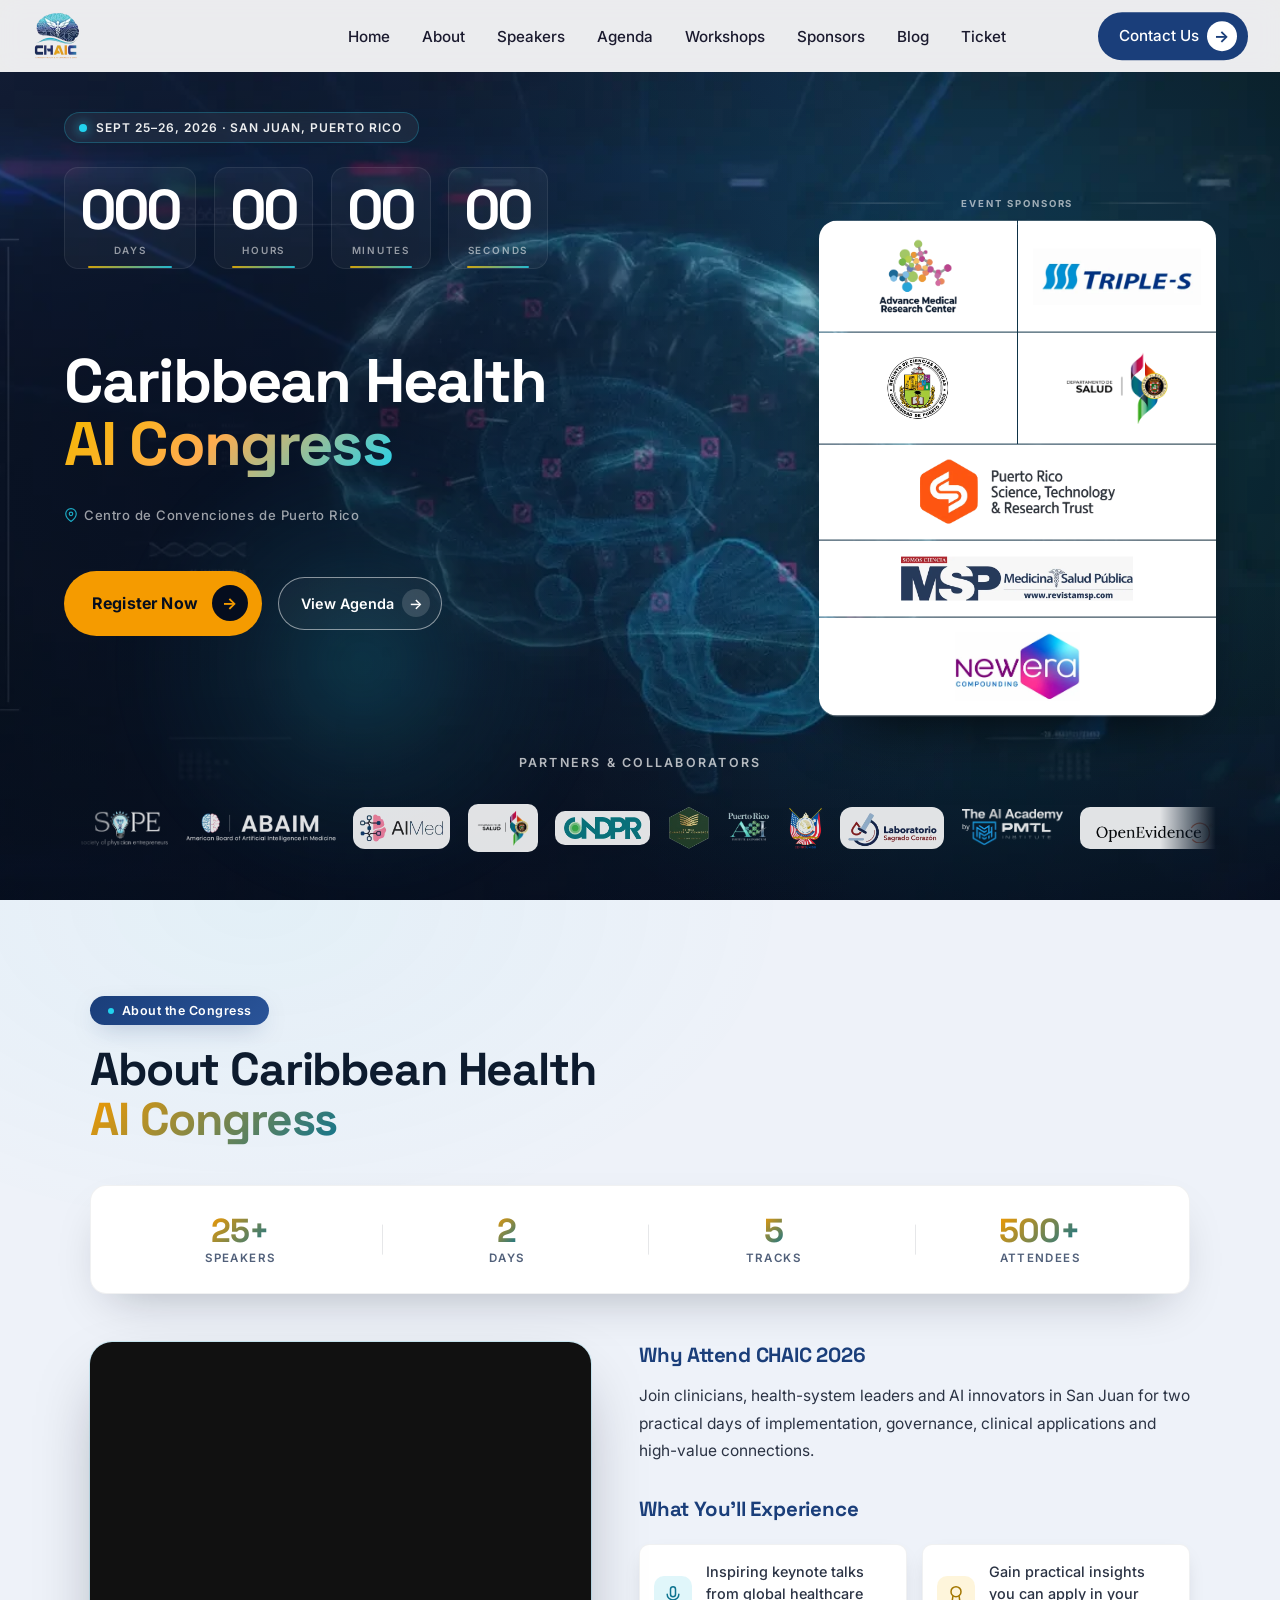
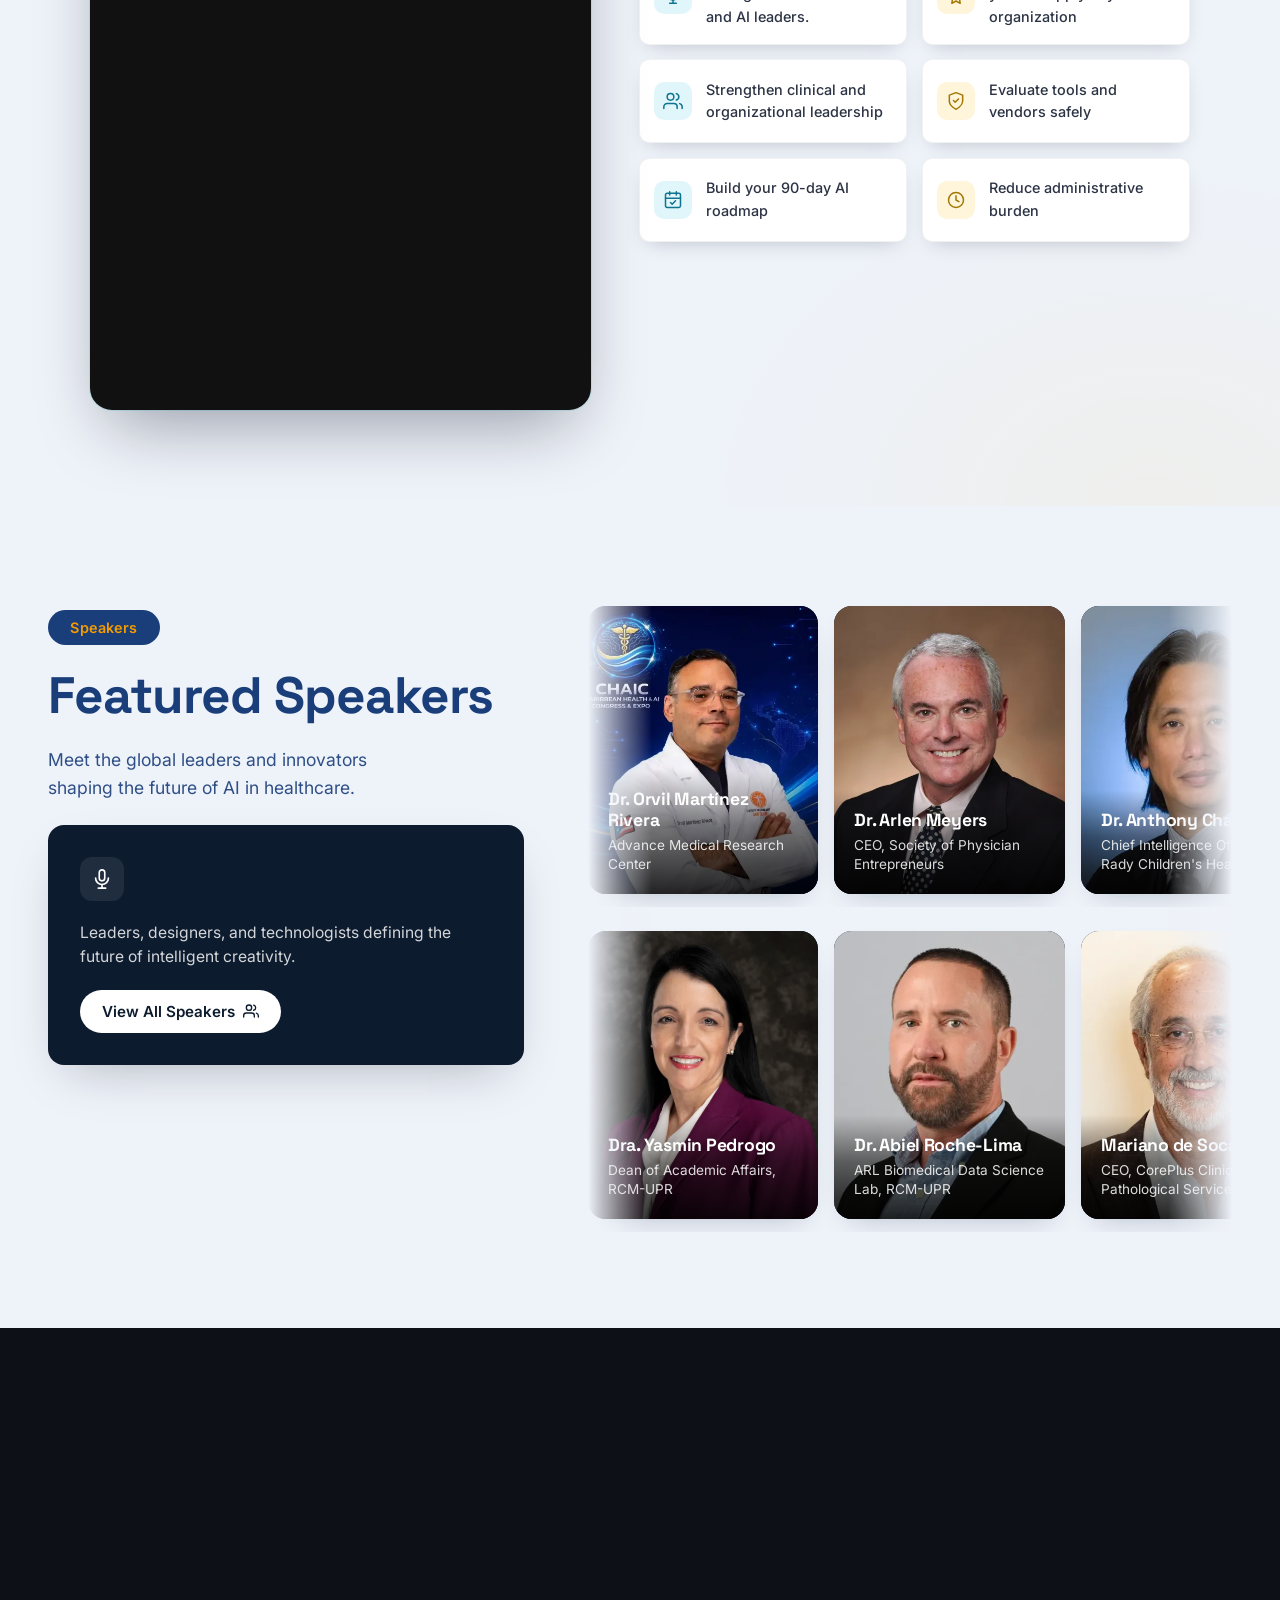
==== commit 872466ff: "Merge branch 'l-velazquez:main' into main" ====
--- a/index.html
+++ b/index.html
@@ -954,6 +954,32 @@
                   </p>
                 </div>
               </article>
+              <article class="speaker-card">
+                <img
+                  src="images/people/jose-aponte.webp"
+                  alt="Representante José Aponte"
+                  loading="lazy"
+                  decoding="async"
+                />
+                <div class="speaker-card-overlay">
+                  <h3 class="speaker-card-name">Representante José Aponte</h3>
+                  <p class="speaker-card-role">Panelist, AI Challenges</p>
+                </div>
+              </article>
+              <article class="speaker-card">
+                <img
+                  src="images/people/dr-william-felix.webp"
+                  alt="Dr. William Felix"
+                  loading="lazy"
+                  decoding="async"
+                />
+                <div class="speaker-card-overlay">
+                  <h3 class="speaker-card-name">Dr. William Felix</h3>
+                  <p class="speaker-card-role">
+                    Associate Dean of Faculty &amp; Innovation, Escuela de Medicina de la Universidad Central del Caribe
+                  </p>
+                </div>
+              </article>
             </div>
           </div>
         </div>
@@ -1443,6 +1469,20 @@
                       <span class="agenda-speaker-role">Panelist</span>
                     </div>
                   </div>
+                  <div class="agenda-card-speaker">
+                    <div class="agenda-speaker-avatar">
+                      <img
+                        src="images/people/jose-aponte.webp"
+                        alt="Representante José Aponte"
+                        loading="lazy"
+                        decoding="async"
+                      />
+                    </div>
+                    <div class="agenda-speaker-info">
+                      <span class="agenda-speaker-name">Representante José Aponte</span>
+                      <span class="agenda-speaker-role">Panelist</span>
+                    </div>
+                  </div>
                 </div>
               </article>
 
@@ -2495,14 +2535,19 @@
                     </div>
                   </div>
                   <div class="agenda-card-speaker">
-                    <div
-                      class="agenda-speaker-avatar"
-                      data-initials="WF"
-                      data-color-index="2"
-                    ></div>
+                    <div class="agenda-speaker-avatar">
+                      <img
+                        src="images/people/dr-william-felix.webp"
+                        alt="Dr. William Felix"
+                        loading="lazy"
+                        decoding="async"
+                      />
+                    </div>
                     <div class="agenda-speaker-info">
                       <span class="agenda-speaker-name">Dr. William Felix</span>
-                      <span class="agenda-speaker-role">Panelist</span>
+                      <span class="agenda-speaker-role"
+                        >Panelist · Associate Dean of Faculty &amp; Innovation, Escuela de Medicina de la Universidad Central del Caribe</span
+                      >
                     </div>
                   </div>
                   <div class="agenda-card-speaker">
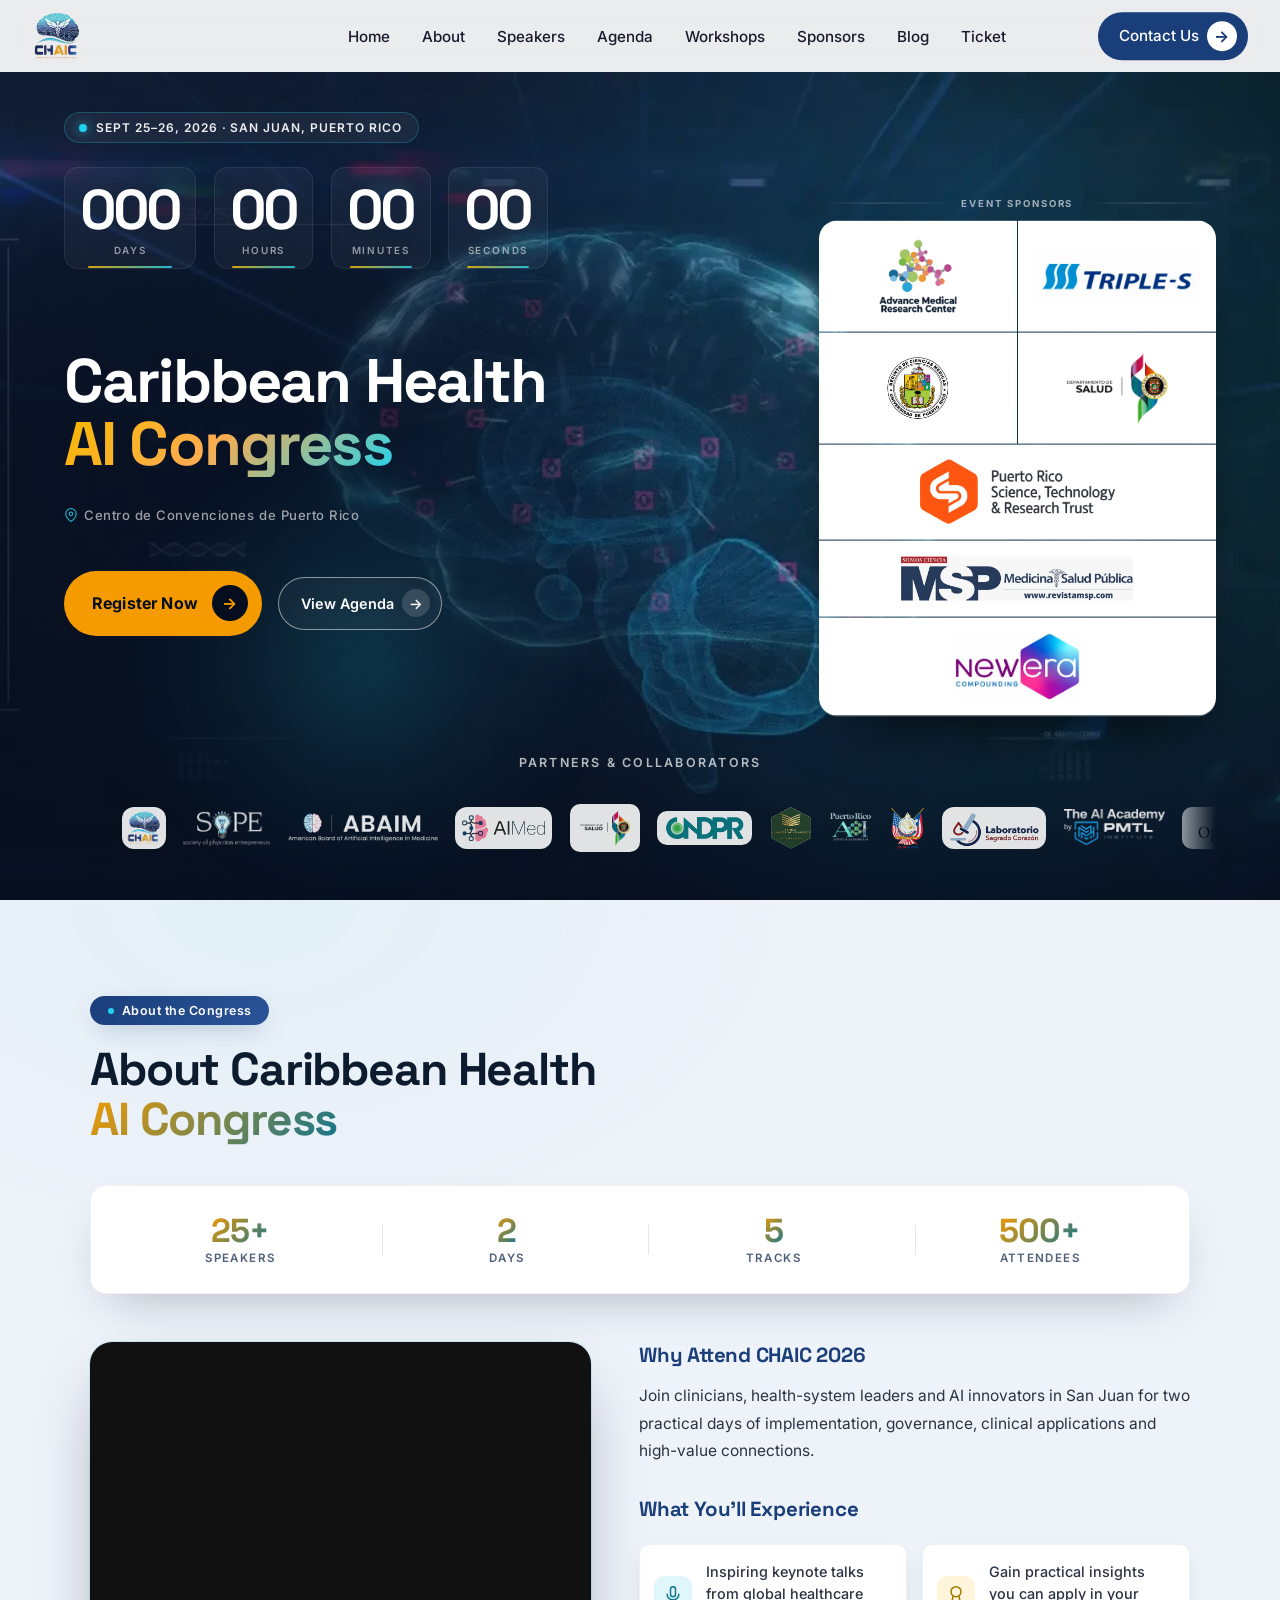
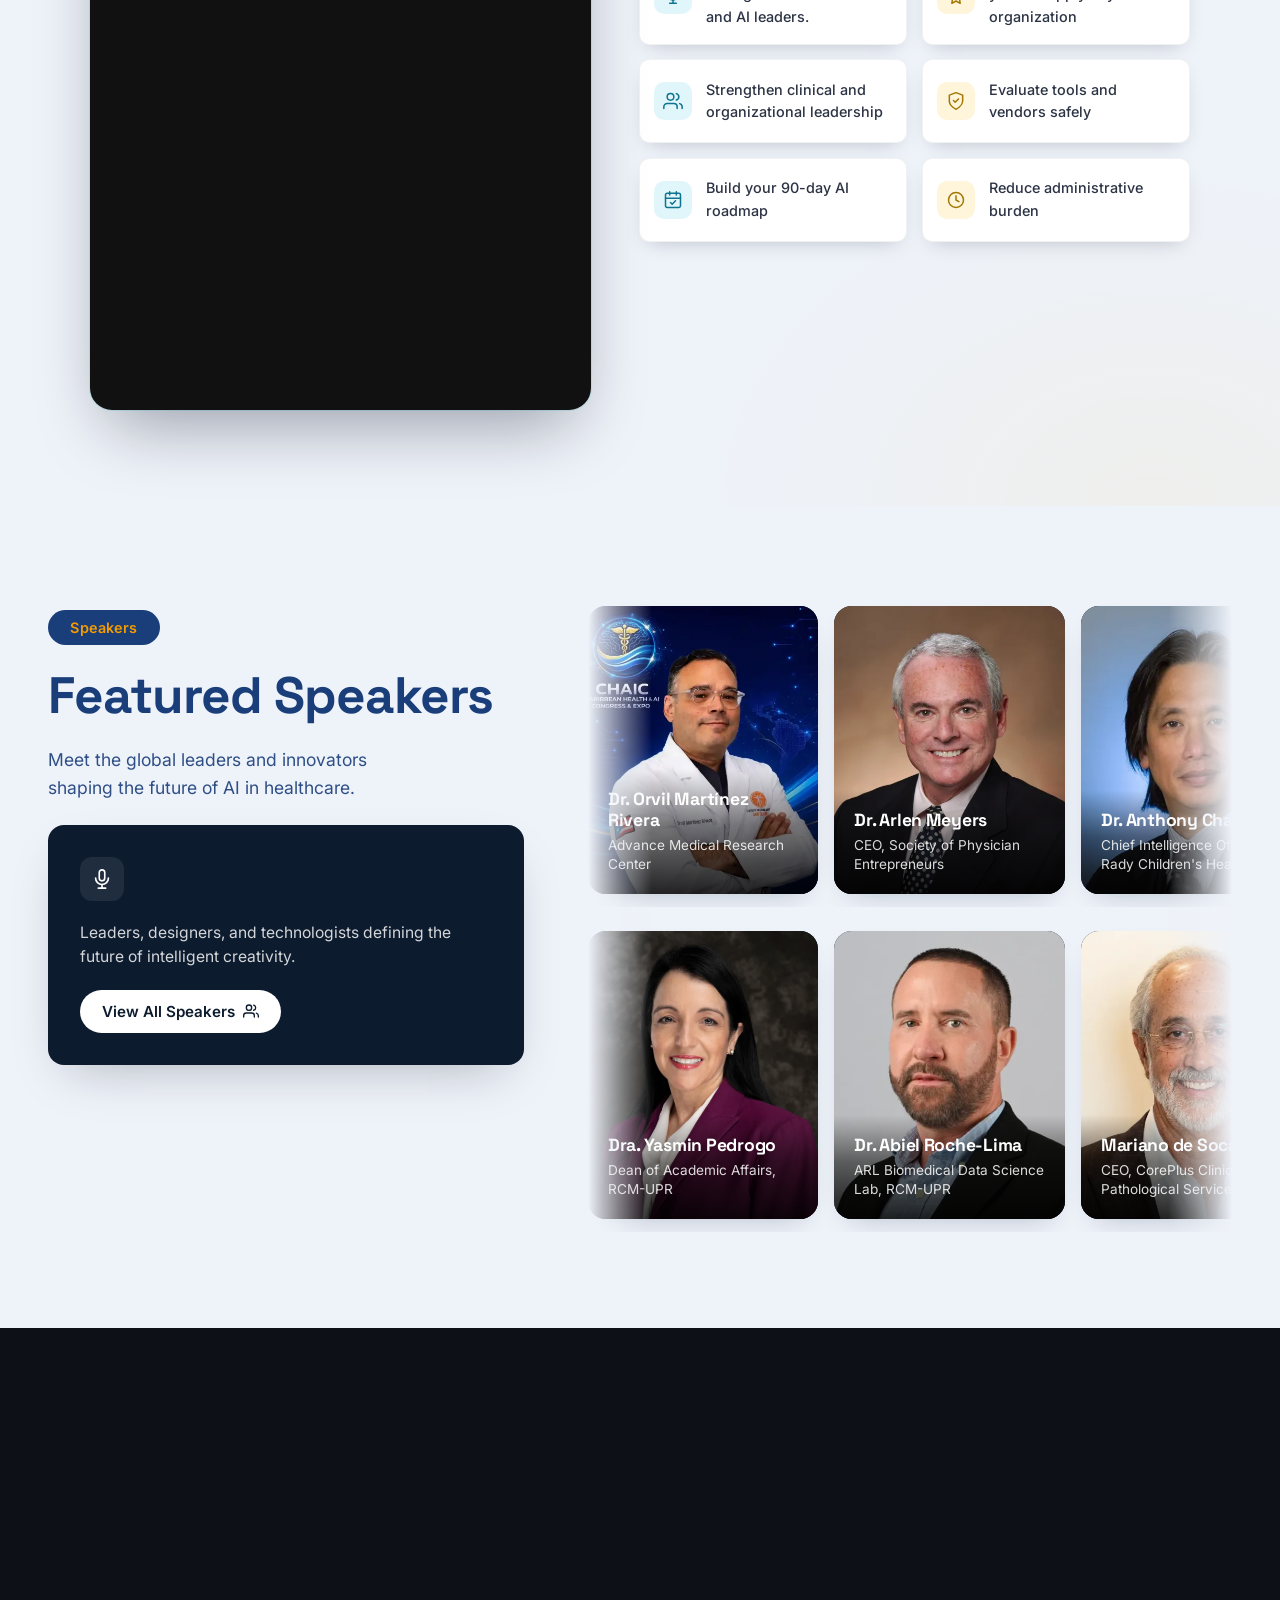
==== commit 1fc7f044: "Merge branch 'l-velazquez:main' into main" ====
--- a/index.html
+++ b/index.html
@@ -1788,6 +1788,23 @@
                   <div class="agenda-card-speaker">
                     <div class="agenda-speaker-avatar">
                       <img
+                        src="images/people/dr-alfonso-limon.webp"
+                        alt="Dr. Alfonso Limon, PhD"
+                        loading="lazy"
+                        decoding="async"
+                      />
+                    </div>
+                    <div class="agenda-speaker-info">
+                      <span class="agenda-speaker-name">Dr. Alfonso Limon, PhD</span>
+                      <span class="agenda-speaker-role"
+                        >Senior Data Scientist with the Medical Intelligence and
+                        Innovation Institute (Mi4) at Rady Children's Health</span
+                      >
+                    </div>
+                  </div>
+                  <div class="agenda-card-speaker">
+                    <div class="agenda-speaker-avatar">
+                      <img
                         src="images/logos/ABAIM-logo-small.webp"
                         alt="American Board of Artificial Intelligence in Medicine"
                         loading="lazy"
--- a/styles.css
+++ b/styles.css
@@ -903,6 +903,58 @@
   color: #fff;
   letter-spacing: -0.04em;
   font-variant-numeric: tabular-nums;
+}
+
+/* Transitions.dev-inspired number pop-in */
+.t-digit-group {
+  --digit-dur: 720ms;
+  --digit-distance: 5px;
+  --digit-stagger: 70ms;
+  --digit-blur: 3px;
+  --digit-ease: cubic-bezier(0.22, 1, 0.36, 1);
+  --digit-dir-x: 0;
+  --digit-dir-y: 1;
+  display: inline-flex;
+  align-items: baseline;
+}
+
+.t-digit {
+  display: inline-block;
+  will-change: transform, opacity, filter;
+}
+
+.t-digit-group.is-animating .t-digit.is-changing {
+  animation: t-digit-pop-in var(--digit-dur) var(--digit-ease) both;
+}
+
+.t-digit-group.is-animating .t-digit.is-changing[data-stagger="1"] {
+  animation-delay: var(--digit-stagger);
+}
+
+.t-digit-group.is-animating .t-digit.is-changing[data-stagger="2"] {
+  animation-delay: calc(var(--digit-stagger) * 2);
+}
+
+@keyframes t-digit-pop-in {
+  from {
+    transform: translate(
+      calc(var(--digit-distance) * var(--digit-dir-x)),
+      calc(var(--digit-distance) * var(--digit-dir-y))
+    );
+    opacity: 0.25;
+    filter: blur(var(--digit-blur));
+  }
+  to {
+    transform: translate(0, 0);
+    opacity: 1;
+    filter: blur(0);
+  }
+}
+
+@media (prefers-reduced-motion: reduce) {
+  .t-digit-group .t-digit {
+    animation: none !important;
+  }
 }
 
 .cd-label {
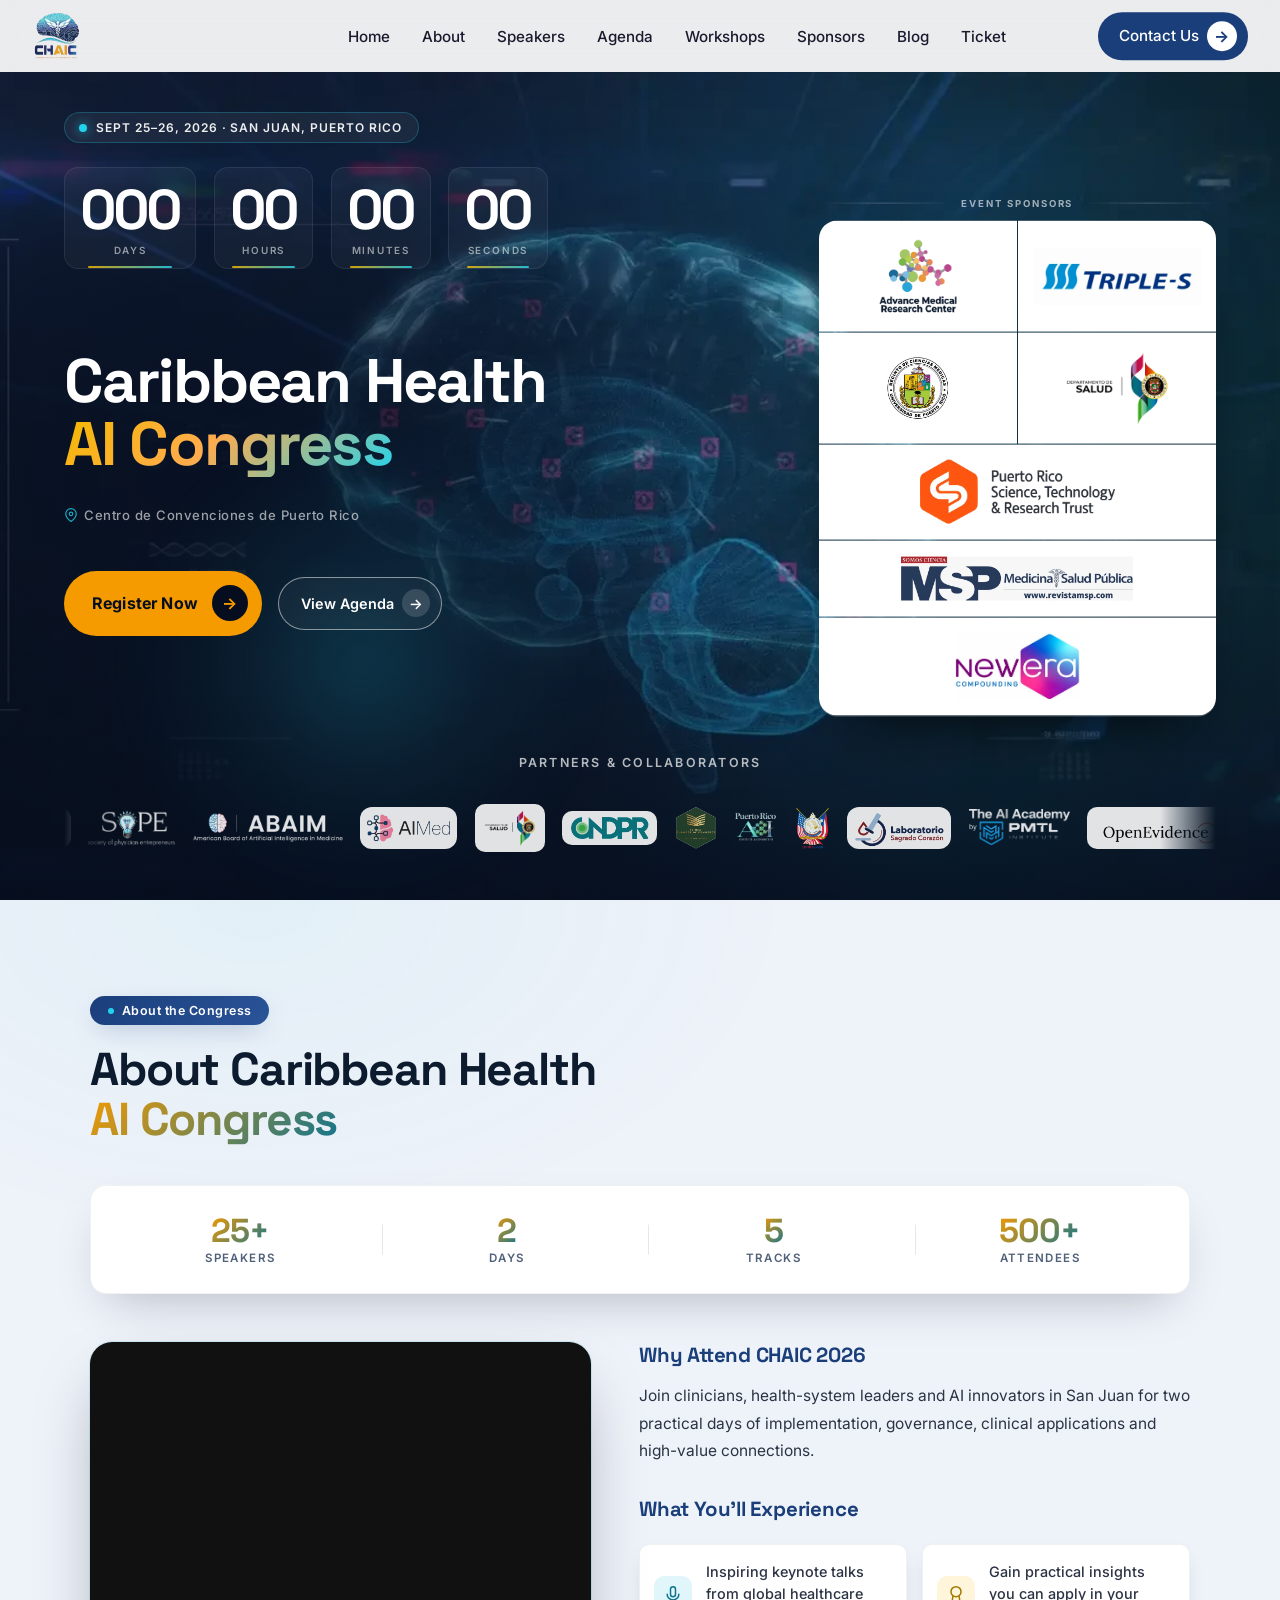
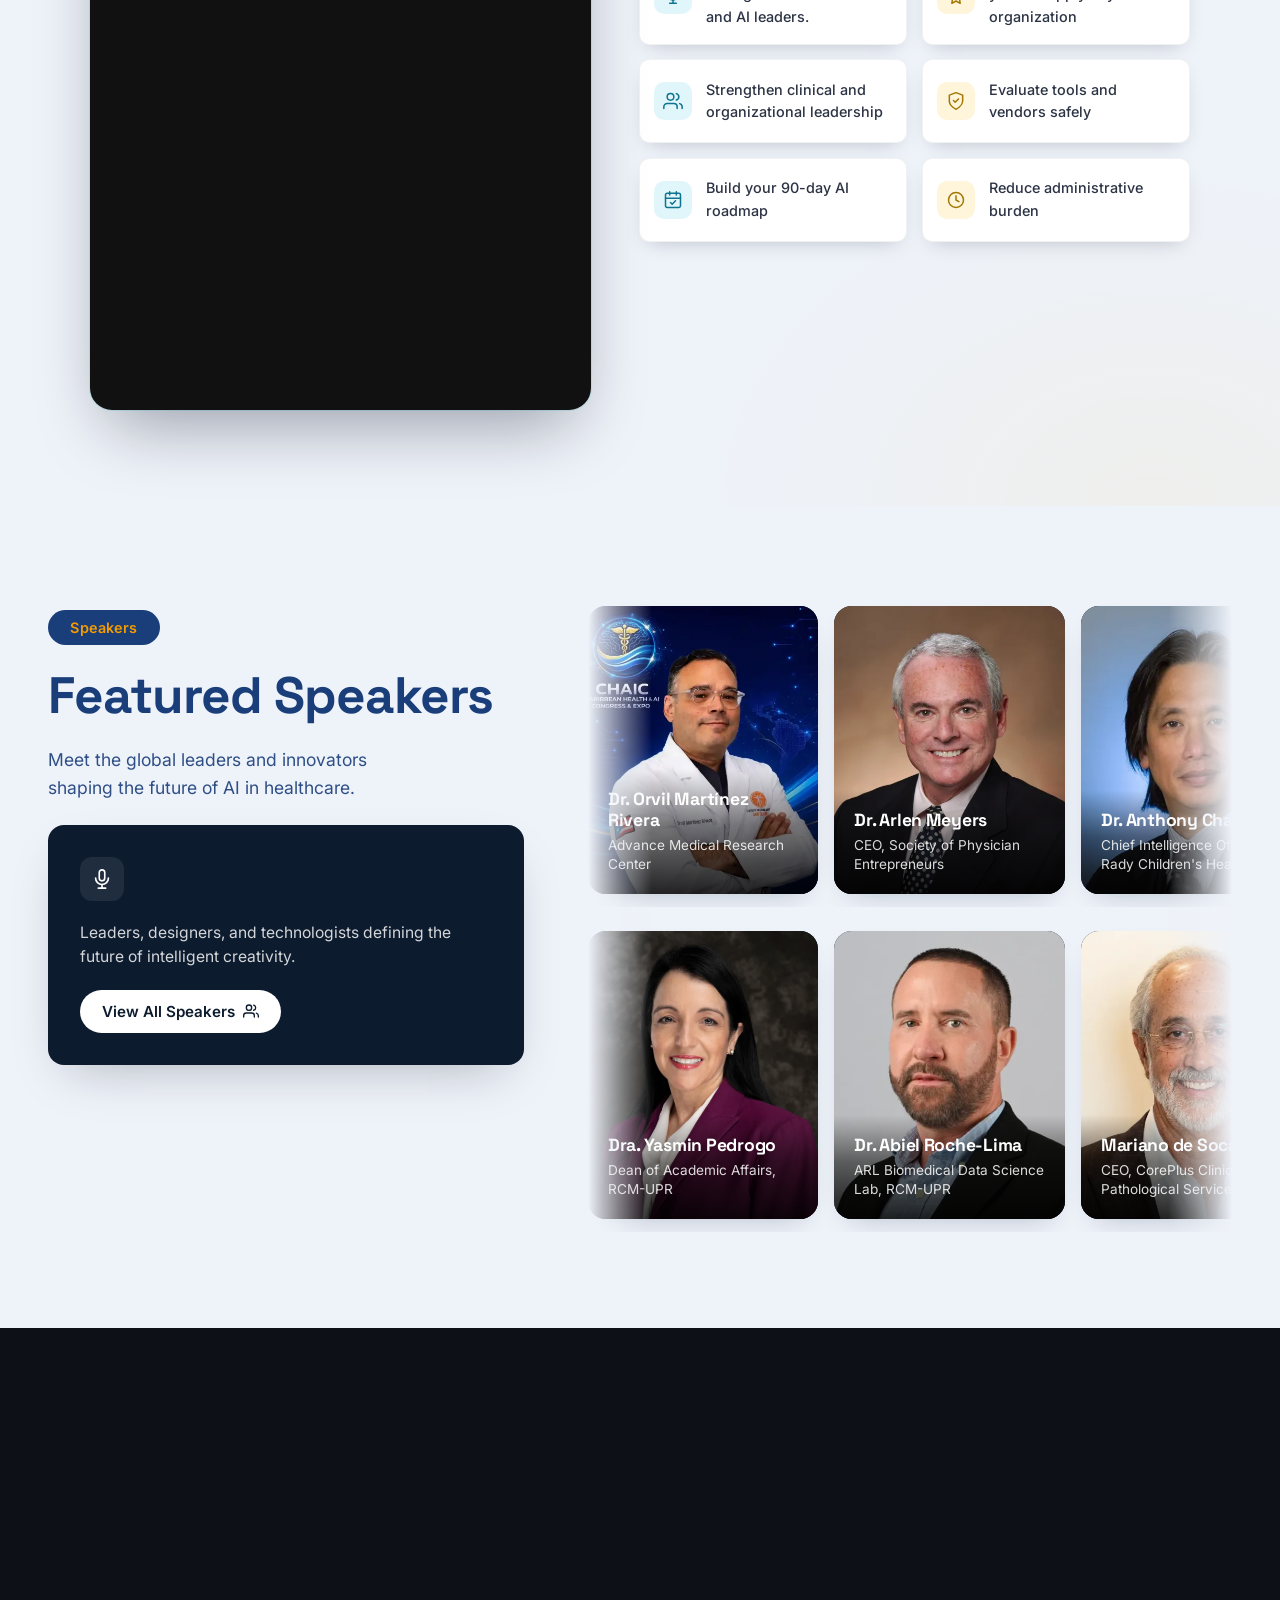
==== commit 2c824f1c: "Merge branch 'l-velazquez:main' into main" ====
--- a/index.html
+++ b/index.html
@@ -2540,6 +2540,20 @@
                   <div class="agenda-card-speaker">
                     <div class="agenda-speaker-avatar">
                       <img
+                        src="images/people/ana-fuertes.webp"
+                        alt="Ana Fuertes"
+                        loading="lazy"
+                        decoding="async"
+                      />
+                    </div>
+                    <div class="agenda-speaker-info">
+                      <span class="agenda-speaker-name">Ana Fuertes</span>
+                      <span class="agenda-speaker-role">Panelist</span>
+                    </div>
+                  </div>
+                  <div class="agenda-card-speaker">
+                    <div class="agenda-speaker-avatar">
+                      <img
                         src="images/people/dr-carlos-ortiz.webp"
                         alt="Dr. Carlos Ortiz"
                         loading="lazy"
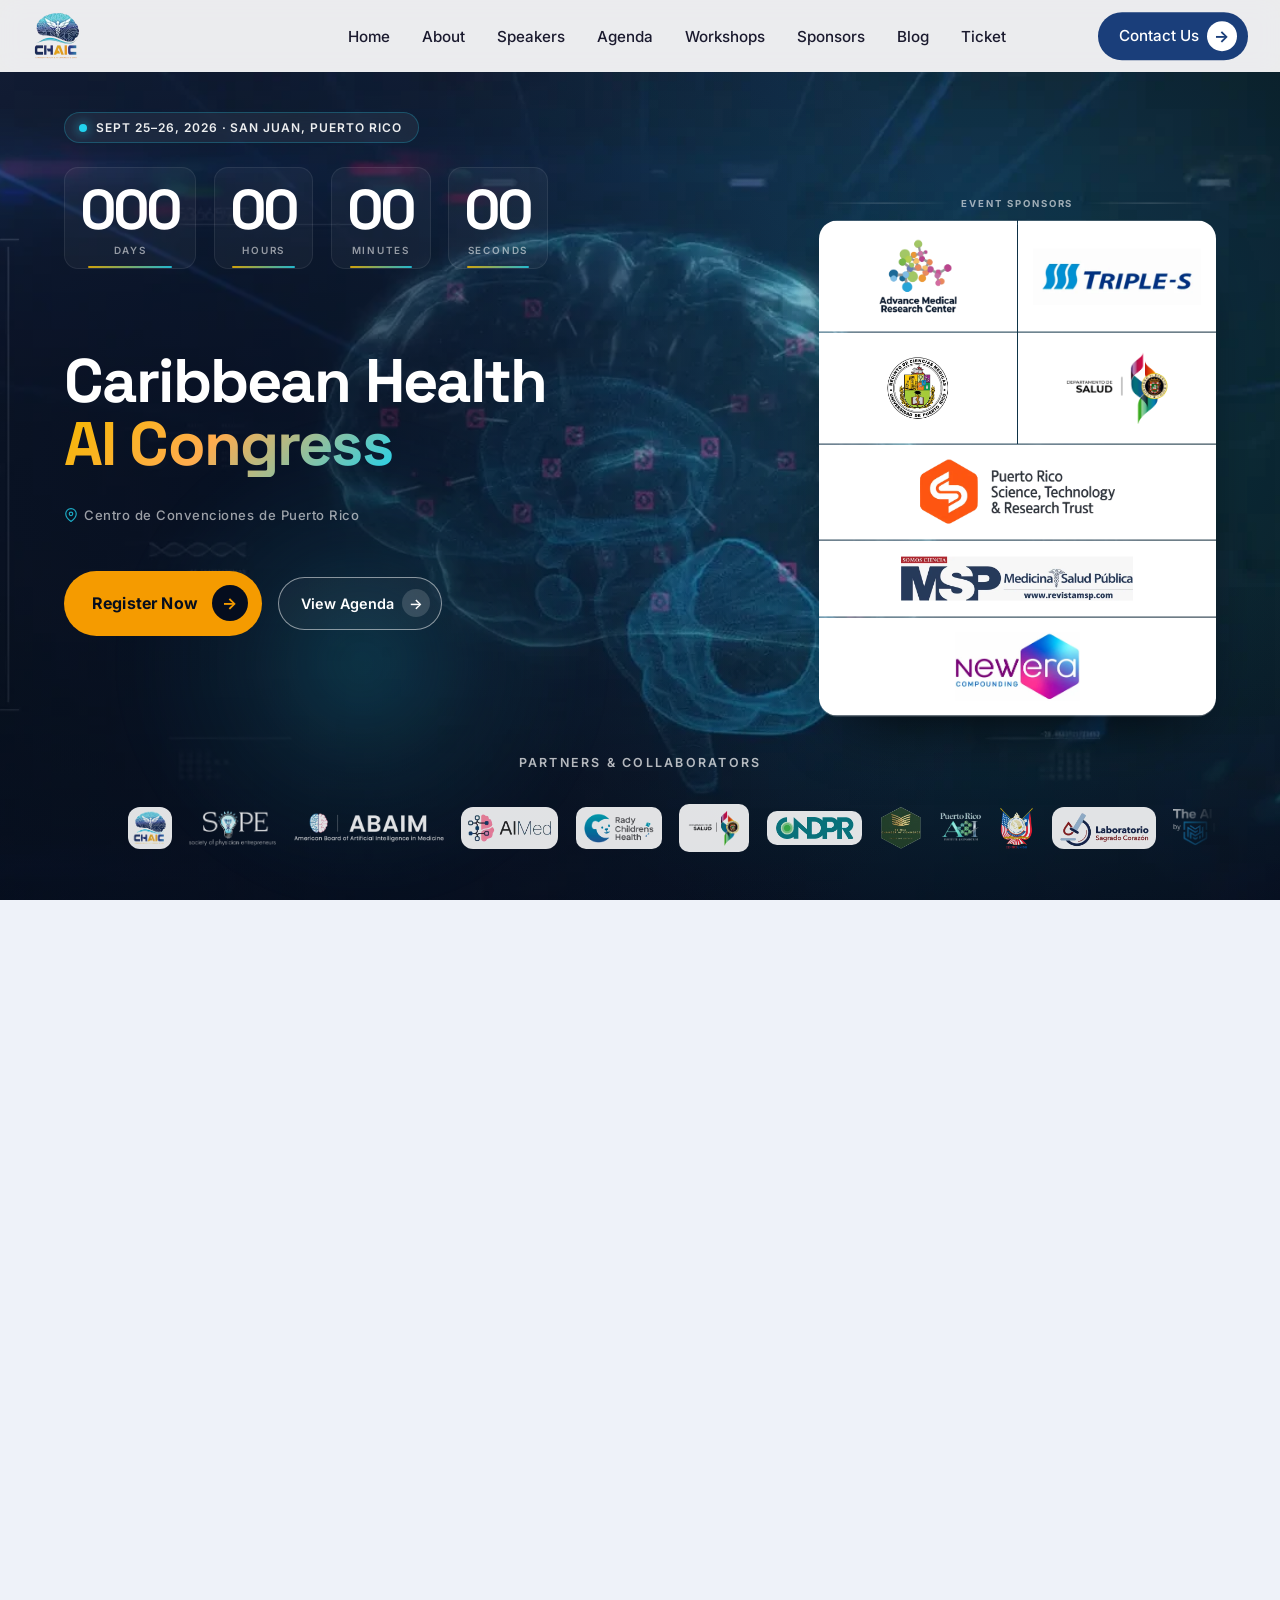
==== commit d5932447: "Merge branch 'l-velazquez:main' into main" ====
--- a/index.html
+++ b/index.html
@@ -345,6 +345,17 @@
               class="logo-rounded"
               src="images/logos/AI-med.webp"
               alt="AIMed"
+              loading="lazy"
+              decoding="async"
+          /></a>
+          <a
+            href="https://radychildrens.org/"
+            target="_blank"
+            rel="noopener noreferrer"
+            ><img
+              class="logo-plate"
+              src="images/logos/rady-childrens-health.jpg"
+              alt="Rady Children's Health"
               loading="lazy"
               decoding="async"
           /></a>
@@ -1797,8 +1808,7 @@
                     <div class="agenda-speaker-info">
                       <span class="agenda-speaker-name">Dr. Alfonso Limon, PhD</span>
                       <span class="agenda-speaker-role"
-                        >Senior Data Scientist with the Medical Intelligence and
-                        Innovation Institute (Mi4) at Rady Children's Health</span
+                        >Senior Data Scientist, Mi4 at Rady Children's Health</span
                       >
                     </div>
                   </div>
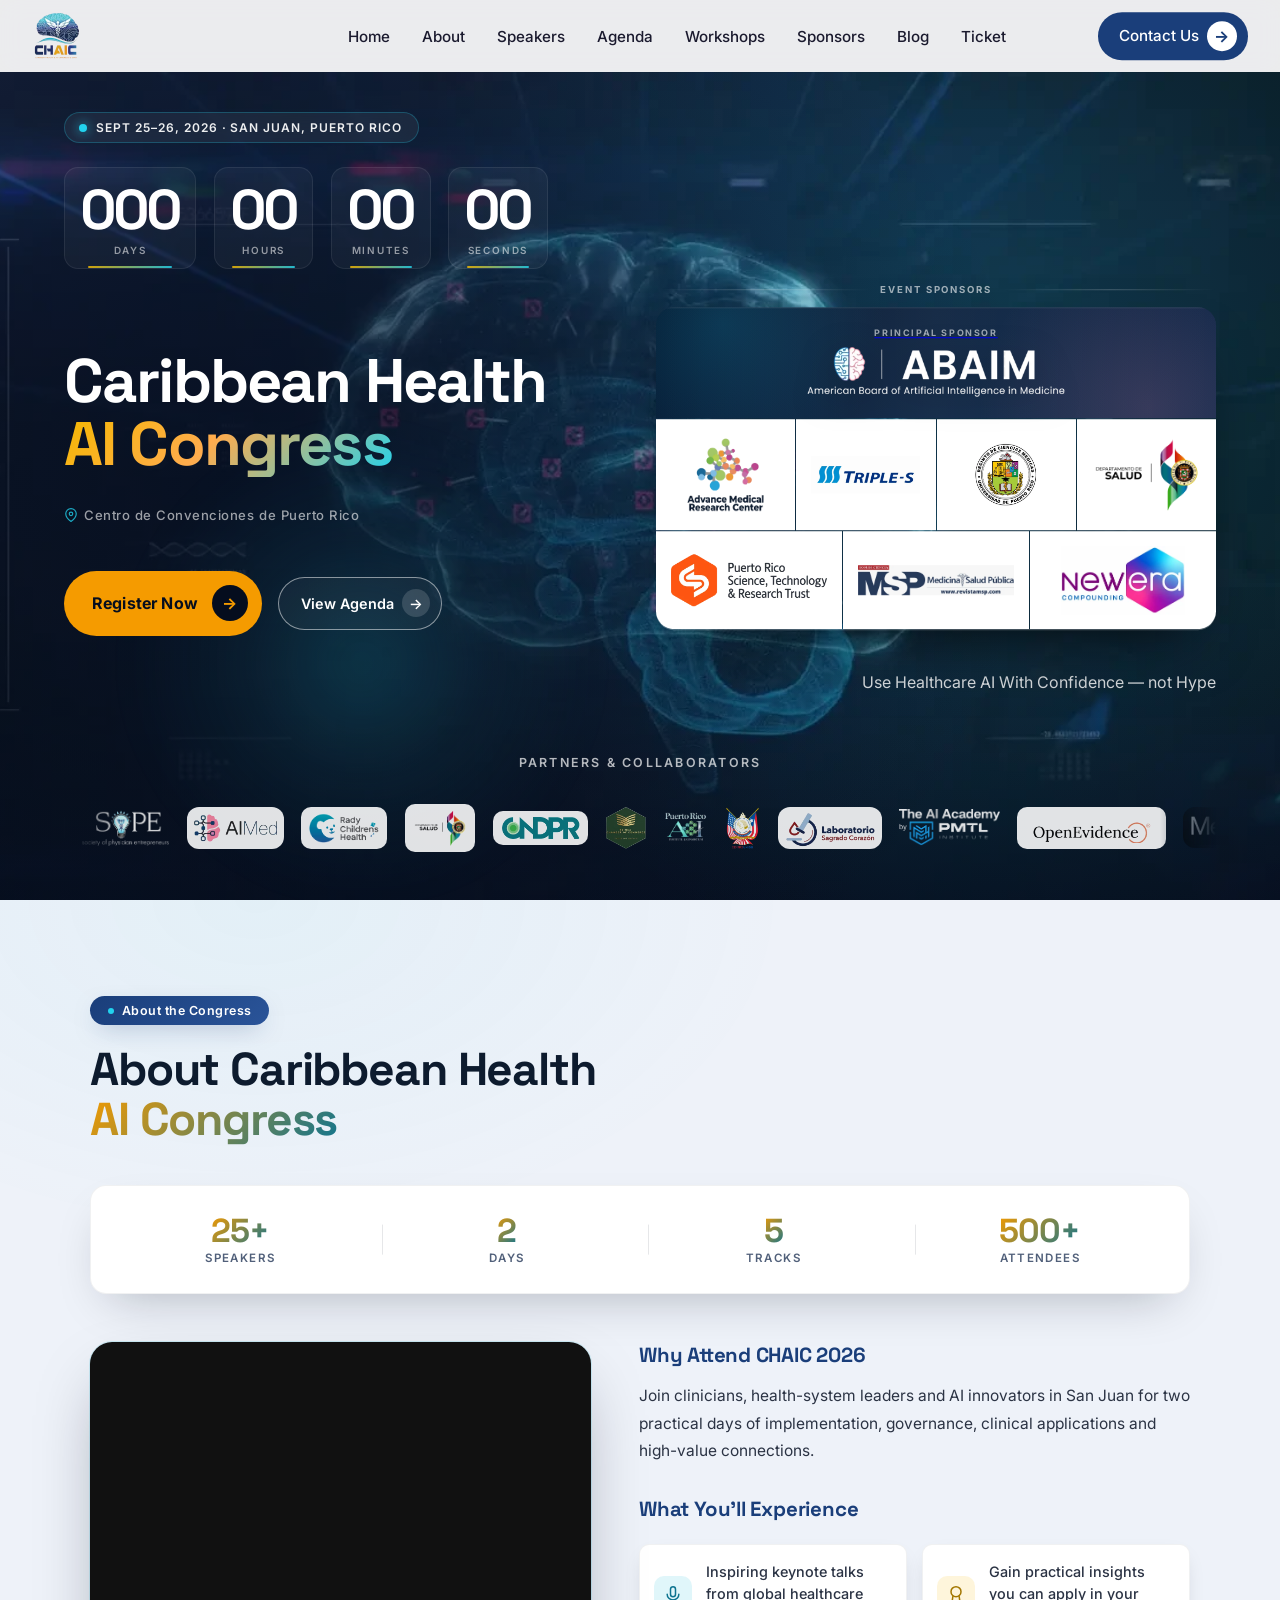
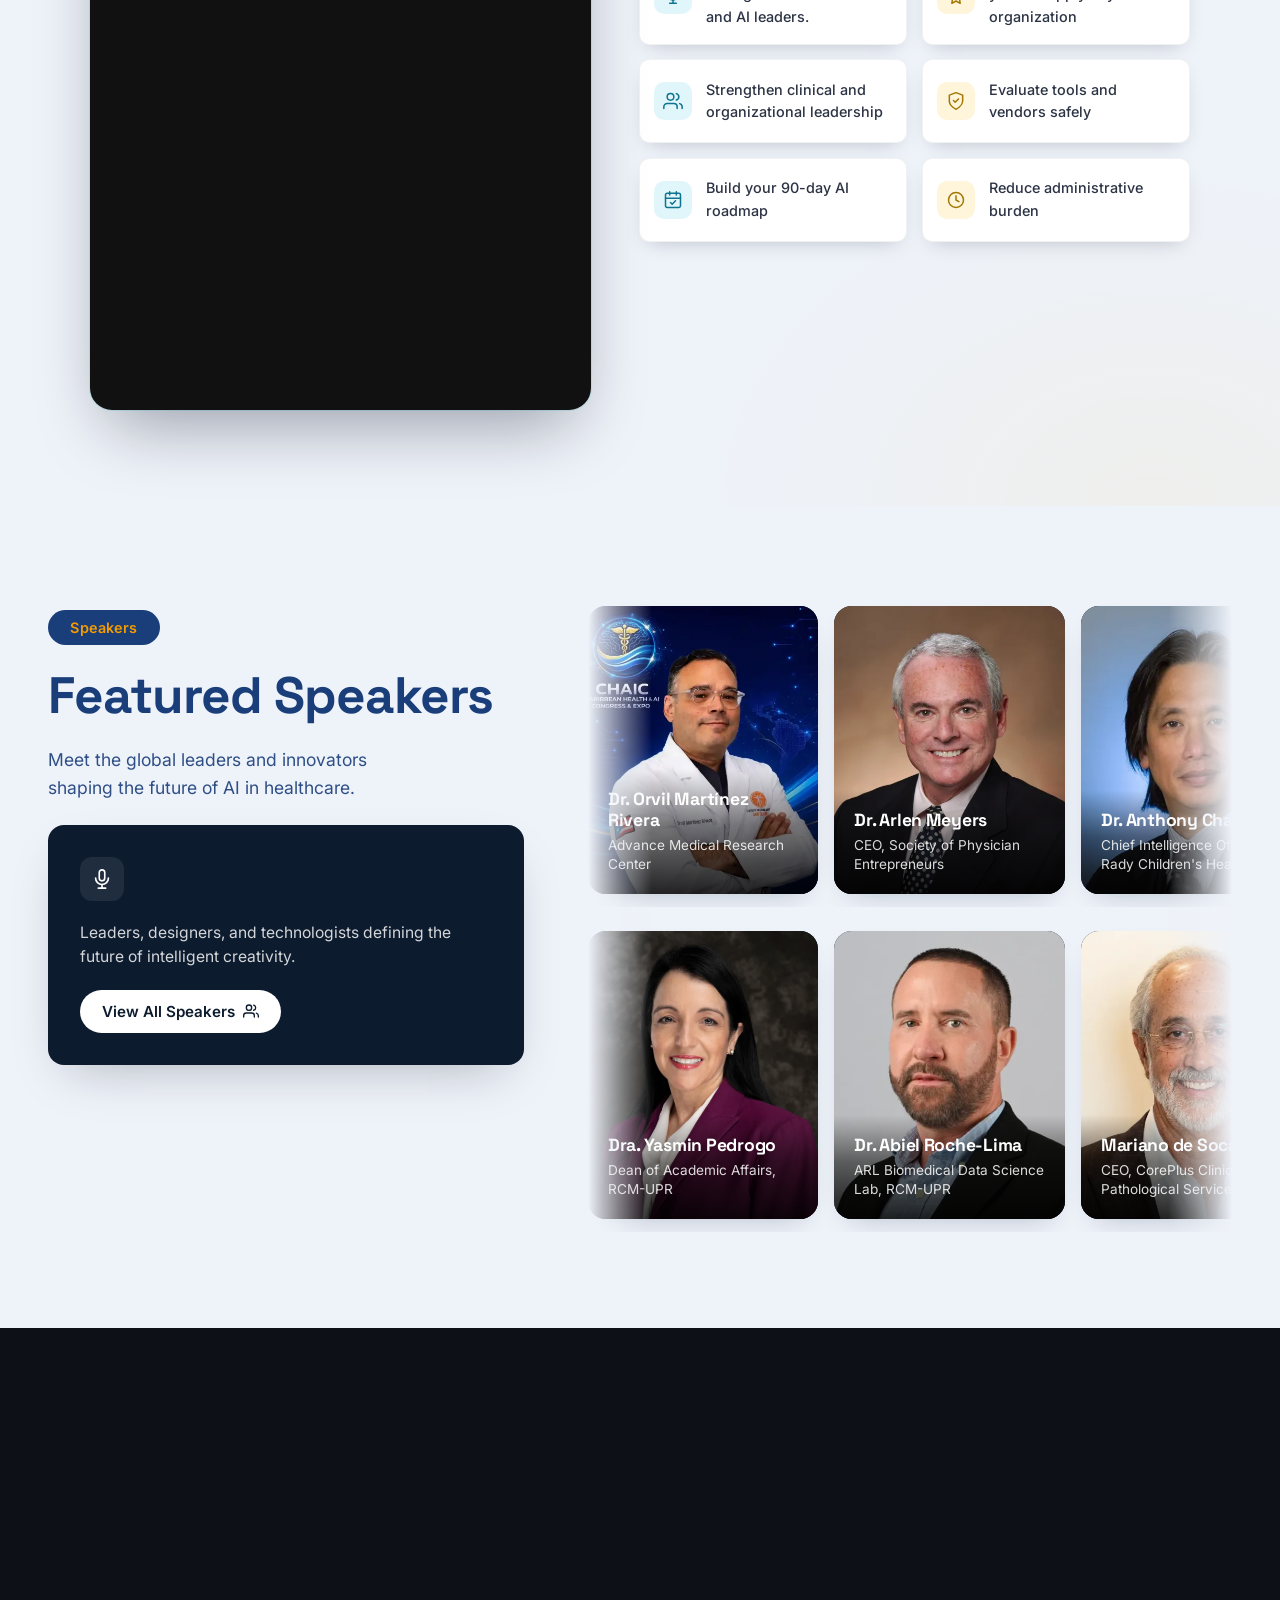
==== commit e2d5d473: "Merge branch 'l-velazquez:main' into main" ====
--- a/index.html
+++ b/index.html
@@ -132,6 +132,20 @@
           <span class="hero-sponsors-label">Event Sponsors</span>
           <div class="hero-sponsors-logos">
             <a
+              class="hero-sponsor hero-sponsor--abaim"
+              href="https://abaim.org/"
+              target="_blank"
+              rel="noopener noreferrer"
+              aria-label="American Board of Artificial Intelligence in Medicine"
+            >
+              <span class="hero-sponsor-kicker">Principal Sponsor</span>
+              <img
+                src="images/logos/ABAIM-logo-transparent.webp"
+                alt="American Board of Artificial Intelligence in Medicine"
+                decoding="async"
+              />
+            </a>
+            <a
               class="hero-sponsor hero-sponsor--amrc"
               href="https://www.advanceresearchpr.com/"
               target="_blank"
@@ -327,13 +341,6 @@
               class="sponsor-mark--trim"
               src="images/logos/SPE-White-Letters.webp"
               alt="Society of Physician Entrepreneurs"
-              loading="lazy"
-              decoding="async"
-          /></a>
-          <a href="https://abaim.org/" target="_blank" rel="noopener noreferrer"
-            ><img
-              src="images/logos/ABAIM-logo-transparent.webp"
-              alt="American Board of Artificial Intelligence in Medicine"
               loading="lazy"
               decoding="async"
           /></a>
@@ -3114,6 +3121,23 @@
             <h3>Event Sponsors</h3>
           </div>
           <div class="event-sponsors-grid">
+            <div
+              class="sponsor-card sponsor-card--primary sponsor-card--abaim"
+              data-tier="gold"
+            >
+              <span class="sponsor-tier-badge">Principal Sponsor</span>
+              <a
+                href="https://abaim.org/"
+                target="_blank"
+                rel="noopener noreferrer"
+                aria-label="American Board of Artificial Intelligence in Medicine"
+                ><img
+                  src="images/logos/ABAIM-logo-transparent.webp"
+                  alt="American Board of Artificial Intelligence in Medicine"
+                  loading="lazy"
+                  decoding="async"
+              /></a>
+            </div>
             <div class="sponsor-card" data-tier="gold">
               <span class="sponsor-tier-badge">Gold Sponsor</span>
               <a
@@ -3373,18 +3397,6 @@
           </div>
           <div class="sponsor-card">
             <a
-              href="https://abaim.org/"
-              target="_blank"
-              rel="noopener noreferrer"
-              ><img
-                src="images/logos/ABAIM-logo-transparent.webp"
-                alt="ABAIM"
-                loading="lazy"
-                decoding="async"
-            /></a>
-          </div>
-          <div class="sponsor-card">
-            <a
               href="http://www.rcm.upr.edu/"
               target="_blank"
               rel="noopener noreferrer"
--- a/styles.css
+++ b/styles.css
@@ -1145,12 +1145,12 @@
 }
 
 /* ── Event-sponsor lockup (hero, right of the headline) ──────────────
-   Six marks whose aspects run from 1:1 to 6:1, four of which ship with a
+   Eight marks whose aspects run from 1:1 to 6:1, several of which ship with a
    baked-in white background. Two rules keep them reading as one set:
 
-   1. Every mark sits on the same white tile. The four baked-white assets
-      blend into it seamlessly, and the two transparent ones (RCM's seal,
-      AMRC's recoloured wordmark) get the light ground they were drawn for.
+   1. Supporting marks sit on the same white tile. ABAIM gets a dark lead-
+      sponsor band so its horizontal white lockup stays crisp and establishes
+      the sponsor hierarchy before the supporting grid.
    2. One unit — --u — drives every size. Per-mark --mh/--mw are multiples
       of it, precomputed as u * r^-0.25 and u * r^0.25 (r = aspect), which
       lands between equal-height and equal-area sizing: equal-height lets a
@@ -1165,8 +1165,7 @@
   top: 50%;
   transform: translateY(-50%);
   z-index: 20;
-  width: fit-content;
-  max-width: min(520px, calc(50% - 4rem));
+  width: min(520px, calc(50% - 4rem));
 }
 
 .hero-sponsors-label {
@@ -1195,14 +1194,17 @@
   );
 }
 
-/* One sheet, not six cards. The 1px gap shows the grid's own background
+/* One compact sheet, not a tall stack of cards. A 12-column grid fits the
+   four compact marks and three wider marks into two supporting rows, keeping
+   the entire sheet inside .hero-body and clear of the collaborator rail.
+   The 1px gap shows the grid's own background
    through as hairline rules, so the marks are separated without each one
    getting its own border, radius and drop shadow. */
 .hero-sponsors-logos {
   --u: 72px;
   --pad: 0.7rem;
   display: grid;
-  grid-template-columns: repeat(2, 1fr);
+  grid-template-columns: repeat(12, minmax(0, 1fr));
   gap: 1px;
   background: rgba(12, 26, 50, 0.13);
   border-radius: 18px;
@@ -1230,16 +1232,17 @@
 .hero-sponsor--triple-s,
 .hero-sponsor--rcm,
 .hero-sponsor--salud {
+  grid-column: span 3;
+  min-height: calc(var(--u) * 0.92 + var(--pad) * 2);
+}
+.hero-sponsor--abaim {
   min-height: calc(var(--u) * 1.12 + var(--pad) * 2);
 }
-.hero-sponsor--msp {
-  min-height: calc(var(--u) * 0.64 + var(--pad) * 2);
-}
-.hero-sponsor--trust {
-  min-height: calc(var(--u) * 0.9 + var(--pad) * 2);
-}
+.hero-sponsor--msp,
+.hero-sponsor--trust,
 .hero-sponsor--newera {
-  min-height: calc(var(--u) * 0.95 + var(--pad) * 2);
+  grid-column: span 4;
+  min-height: calc(var(--u) * 0.76 + var(--pad) * 2);
 }
 
 .hero-sponsor img {
@@ -1254,6 +1257,7 @@
 }
 
 .hero-sponsor--amrc     { --mh: 1.02; --mw: 1.09; }  /* aspect 1.06 */
+.hero-sponsor--abaim    { --mh: 1.12; --mw: 1.12; }  /* compact square mark */
 .hero-sponsor--triple-s { --mh: 0.78; --mw: 2.34; }  /* aspect 3.00 */
 .hero-sponsor--rcm      { --mh: 1.12; --mw: 1.21; }  /* aspect 1.07 — seal
                               carries ring type, so it earns extra size */
@@ -1264,13 +1268,48 @@
 .hero-sponsor--msp      { --mh: 0.62; --mw: 3.25; }  /* aspect 5.23 */
 .hero-sponsor--newera   { --mh: 0.95; --mw: 1.79; }  /* aspect 1.83 */
 
-/* The two ultra-wide lockups take the full row; at half width their type
-   would clamp to about 20px tall and stop being readable. New Era joins
-   them here too, since it's the row's odd one out otherwise. */
-.hero-sponsor--trust,
-.hero-sponsor--msp,
-.hero-sponsor--newera {
-  grid-column: span 2;
+.hero-sponsor--abaim {
+  grid-column: span 12;
+  position: relative;
+  flex-direction: column;
+  gap: 0.55rem;
+  padding-block: calc(var(--pad) * 1.15);
+  background:
+    radial-gradient(circle at 12% 15%, rgba(17, 174, 218, 0.2), transparent 32%),
+    radial-gradient(circle at 88% 90%, rgba(235, 126, 161, 0.17), transparent 34%),
+    linear-gradient(135deg, #07162c 0%, #0b2342 55%, #102b4d 100%);
+  box-shadow: inset 0 1px 0 rgba(255, 255, 255, 0.12);
+}
+
+.hero-sponsor--abaim::before {
+  content: "";
+  position: absolute;
+  inset: 0;
+  pointer-events: none;
+  background: linear-gradient(
+    90deg,
+    transparent,
+    rgba(255, 255, 255, 0.055),
+    transparent
+  );
+}
+
+.hero-sponsor--abaim img {
+  position: relative;
+  width: min(82%, calc(var(--u) * 3.6));
+  max-width: none;
+  max-height: calc(var(--u) * 0.82);
+  filter: drop-shadow(0 8px 18px rgba(0, 0, 0, 0.22));
+}
+
+.hero-sponsor-kicker {
+  position: relative;
+  color: rgba(255, 255, 255, 0.58);
+  font-size: clamp(0.5rem, 0.7vw, 0.62rem);
+  font-weight: 700;
+  letter-spacing: 0.18em;
+  line-height: 1;
+  text-transform: uppercase;
 }
 
 /* The cell can't lift without tearing the sheet, so hover reads as a wash
@@ -1278,6 +1317,12 @@
 .hero-sponsor:hover {
   background: #f2f6fc;
 }
+.hero-sponsor--abaim:hover {
+  background:
+    radial-gradient(circle at 12% 15%, rgba(17, 174, 218, 0.26), transparent 32%),
+    radial-gradient(circle at 88% 90%, rgba(235, 126, 161, 0.22), transparent 34%),
+    linear-gradient(135deg, #0a1c36 0%, #0e294b 55%, #143458 100%);
+}
 .hero-sponsor:hover img {
   transform: scale(1.045);
 }
@@ -1295,7 +1340,7 @@
 @media (min-width: 769px) {
   .hero-sponsors {
     top: 58%;
-    max-width: min(560px, calc(50% - 3rem));
+    width: min(560px, calc(50% - 3rem));
   }
   .hero-sponsors-logos {
     --u: clamp(62px, 5.6vw, 92px);
@@ -2953,6 +2998,16 @@
   max-height: 90px;
 }
 
+.event-sponsors-grid .sponsor-card--primary {
+  grid-column: 1 / -1;
+  height: 180px;
+}
+
+.event-sponsors-grid .sponsor-card--abaim img {
+  max-width: min(420px, 100%);
+  max-height: 96px;
+}
+
 .event-sponsors-grid .sponsor-card--msp img {
   max-width: min(280px, 100%);
   max-height: 64px;
@@ -3933,7 +3988,7 @@
   }
   .hero-sponsors {
     right: 2.5rem;
-    max-width: min(440px, calc(50% - 2rem));
+    width: min(440px, calc(50% - 2rem));
   }
   .hero-sponsors-logos {
     --u: clamp(56px, 7.4vw, 78px);
@@ -4068,14 +4123,27 @@
     right: auto;
     transform: none;
     order: 3;
-    width: fit-content;
+    width: min(100%, 560px);
     max-width: 100%;
     margin: 0.5rem auto 0;
   }
   .hero-sponsors-logos {
+    grid-template-columns: repeat(2, minmax(0, 1fr));
     --u: clamp(56px, 17.5vw, 88px);
     --pad: 0.75rem;
     margin-top: 0.7rem;
+  }
+  .hero-sponsor--abaim,
+  .hero-sponsor--trust,
+  .hero-sponsor--msp,
+  .hero-sponsor--newera {
+    grid-column: span 2;
+  }
+  .hero-sponsor--amrc,
+  .hero-sponsor--triple-s,
+  .hero-sponsor--rcm,
+  .hero-sponsor--salud {
+    grid-column: span 1;
   }
   /* Hero */
   .hero-body {
@@ -4299,9 +4367,16 @@
     height: 112px;
     padding: 1.1rem 1rem;
   }
+  .event-sponsors-grid .sponsor-card--primary {
+    height: 132px;
+  }
   .event-sponsors-grid .sponsor-card img {
     max-width: min(260px, 100%);
     max-height: 72px;
+  }
+  .event-sponsors-grid .sponsor-card--abaim img {
+    max-width: min(360px, 100%);
+    max-height: 84px;
   }
   .event-sponsors-grid .sponsor-card--msp img {
     max-width: min(300px, 100%);
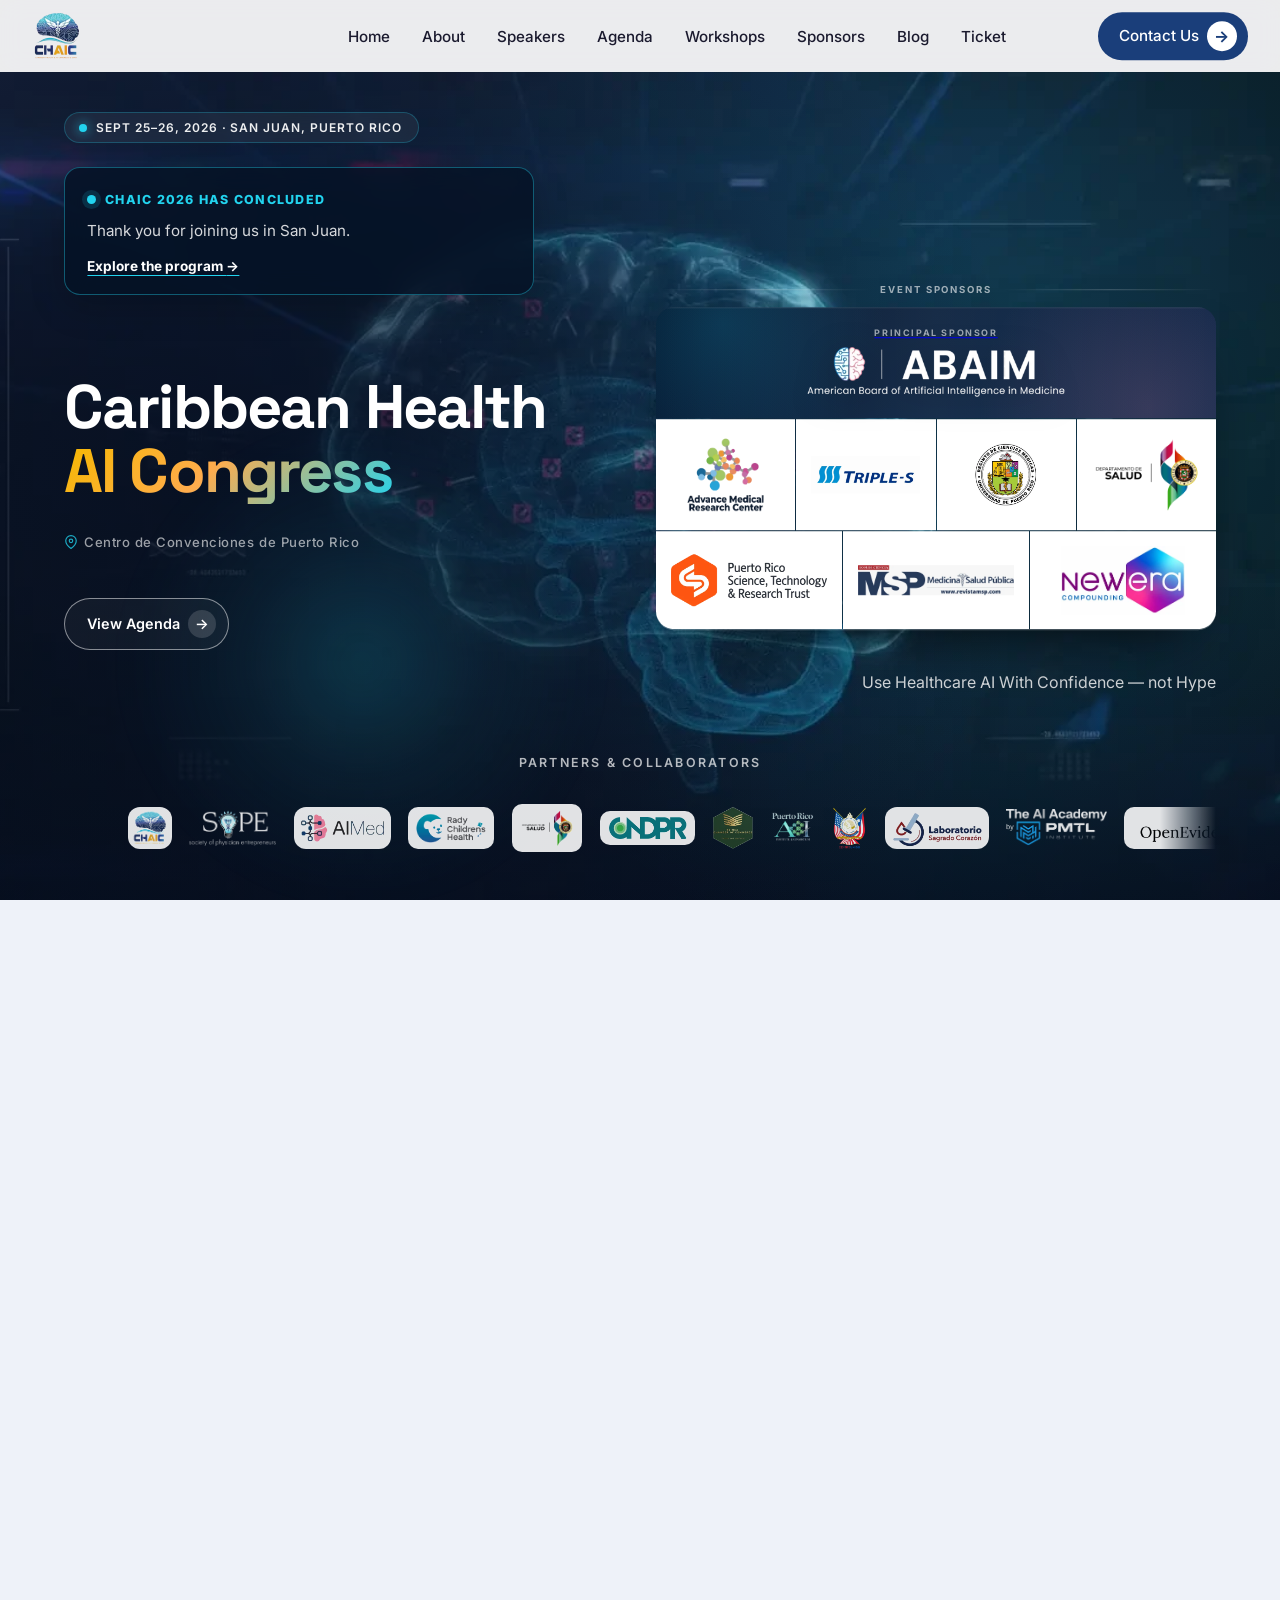
==== commit 9cc6c861: "Merge branch 'l-velazquez:main' into main" ====
--- a/index.html
+++ b/index.html
@@ -244,7 +244,7 @@
             >Sept 25–26, 2026 · San Juan, Puerto Rico</span
           >
 
-          <div class="countdown page-enter" style="--enter-order: 1" aria-label="Countdown to CHAIC 2026">
+          <div class="countdown page-enter" style="--enter-order: 1" aria-label="Countdown to CHAIC 2026" hidden>
             <div class="cd-unit">
               <span class="cd-num" id="cd-days">000</span>
               <span class="cd-label">Days</span>
@@ -260,6 +260,15 @@
             <div class="cd-unit">
               <span class="cd-num" id="cd-seconds">00</span>
               <span class="cd-label">Seconds</span>
+            </div>
+          </div>
+
+          <div class="event-status page-enter" id="event-status" style="--enter-order: 1">
+            <span class="event-status-kicker"><span class="event-status-dot" aria-hidden="true"></span><span id="event-status-label">September 25–26 · San Juan</span></span>
+            <p id="event-status-copy">Explore the program and find your way to the venue.</p>
+            <div class="event-status-links">
+              <a href="#agenda" id="event-status-agenda">View program <span aria-hidden="true">&#8594;</span></a>
+              <a href="https://maps.app.goo.gl/jhzjn6ECsa8QxkEn8" target="_blank" rel="noopener noreferrer">Get directions <span aria-hidden="true">&#8599;</span></a>
             </div>
           </div>
 
--- a/styles.css
+++ b/styles.css
@@ -866,6 +866,75 @@
   display: flex;
   gap: 1.1rem;
   align-items: stretch;
+}
+
+.countdown[hidden],
+.event-status[hidden],
+.event-status-links a[hidden] {
+  display: none;
+}
+
+.event-status {
+  width: min(100%, 470px);
+  padding: 1.25rem 1.4rem;
+  border: 1px solid rgba(34, 211, 238, 0.38);
+  border-radius: 16px;
+  background: rgba(5, 19, 37, 0.84);
+  box-shadow: 0 12px 35px rgba(0, 0, 0, 0.18);
+  backdrop-filter: blur(12px);
+  -webkit-backdrop-filter: blur(12px);
+  color: #fff;
+}
+
+.event-status-kicker {
+  display: inline-flex;
+  align-items: center;
+  gap: 0.55rem;
+  color: var(--accent-2);
+  font-size: 0.78rem;
+  font-weight: 800;
+  letter-spacing: 0.1em;
+  text-transform: uppercase;
+}
+
+.event-status-dot {
+  width: 9px;
+  height: 9px;
+  flex: none;
+  border-radius: 50%;
+  background: currentColor;
+  box-shadow: 0 0 0 5px rgba(34, 211, 238, 0.14);
+}
+
+.event-status p {
+  margin: 0.7rem 0 0;
+  font-size: 0.95rem;
+  line-height: 1.5;
+  color: rgba(255, 255, 255, 0.84);
+}
+
+.event-status-links {
+  display: flex;
+  flex-wrap: wrap;
+  gap: 0.6rem 1.5rem;
+  margin-top: 1rem;
+}
+
+.event-status-links a {
+  color: #fff;
+  font-size: 0.85rem;
+  font-weight: 700;
+  text-decoration: underline;
+  text-decoration-color: var(--accent-2);
+  text-underline-offset: 4px;
+}
+
+.event-status-links a:hover {
+  color: var(--accent-2);
+}
+
+.hero-cta-row .btn-register[hidden] {
+  display: none;
 }
 
 .cd-unit {
@@ -4081,6 +4150,9 @@
     gap: 0.65rem;
     margin-top: 0.5rem;
   }
+  html.event-ended .hero-cta-row {
+    grid-template-columns: 1fr;
+  }
   .hero-cta-row .btn-register,
   .hero-cta-row .btn-agenda {
     justify-content: space-between;
@@ -4201,6 +4273,17 @@
     order: 3;
     gap: 0.55rem;
     margin-top: 1.25rem;
+  }
+  .event-status {
+    order: 3;
+    padding: 1rem;
+  }
+  html.event-active .event-status {
+    order: 2;
+    margin-bottom: 1rem;
+  }
+  html.event-active .hero-bottom-left {
+    order: 3;
   }
   .cd-label {
     font-size: 0.55rem;
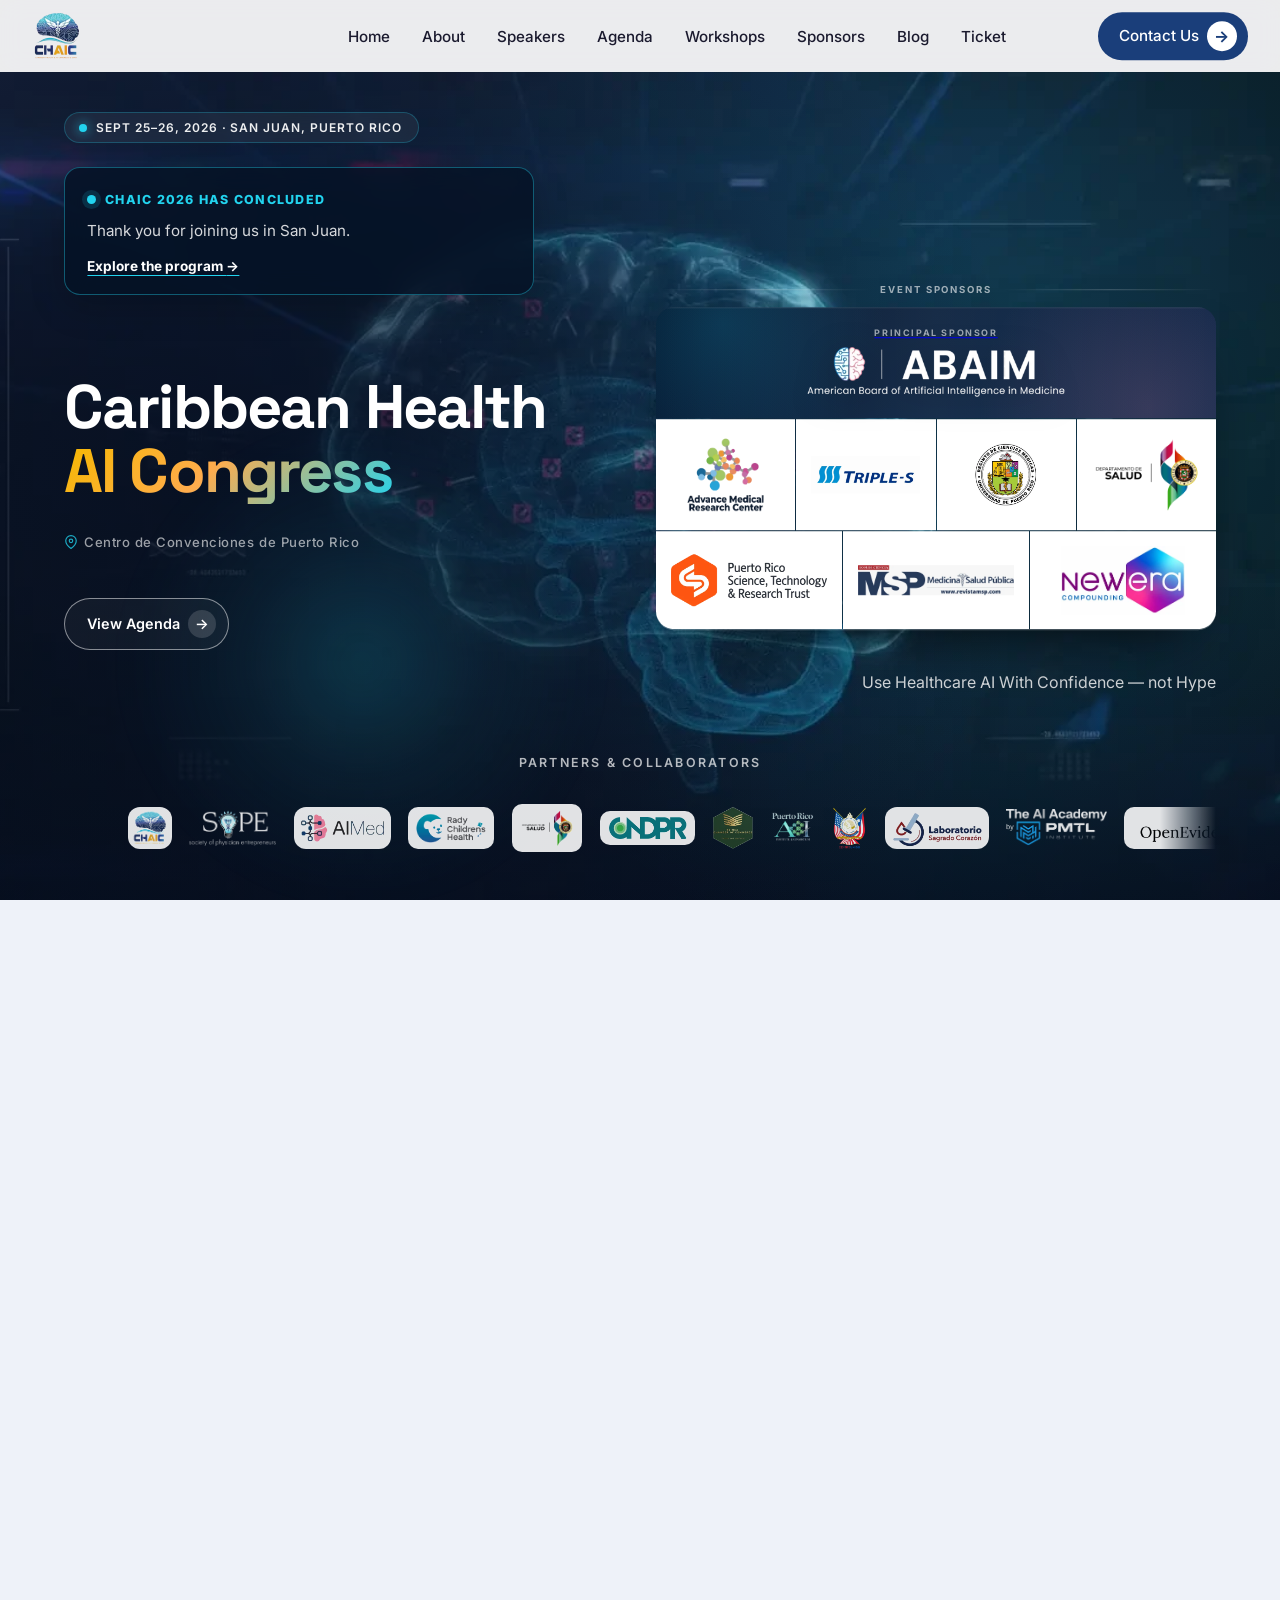
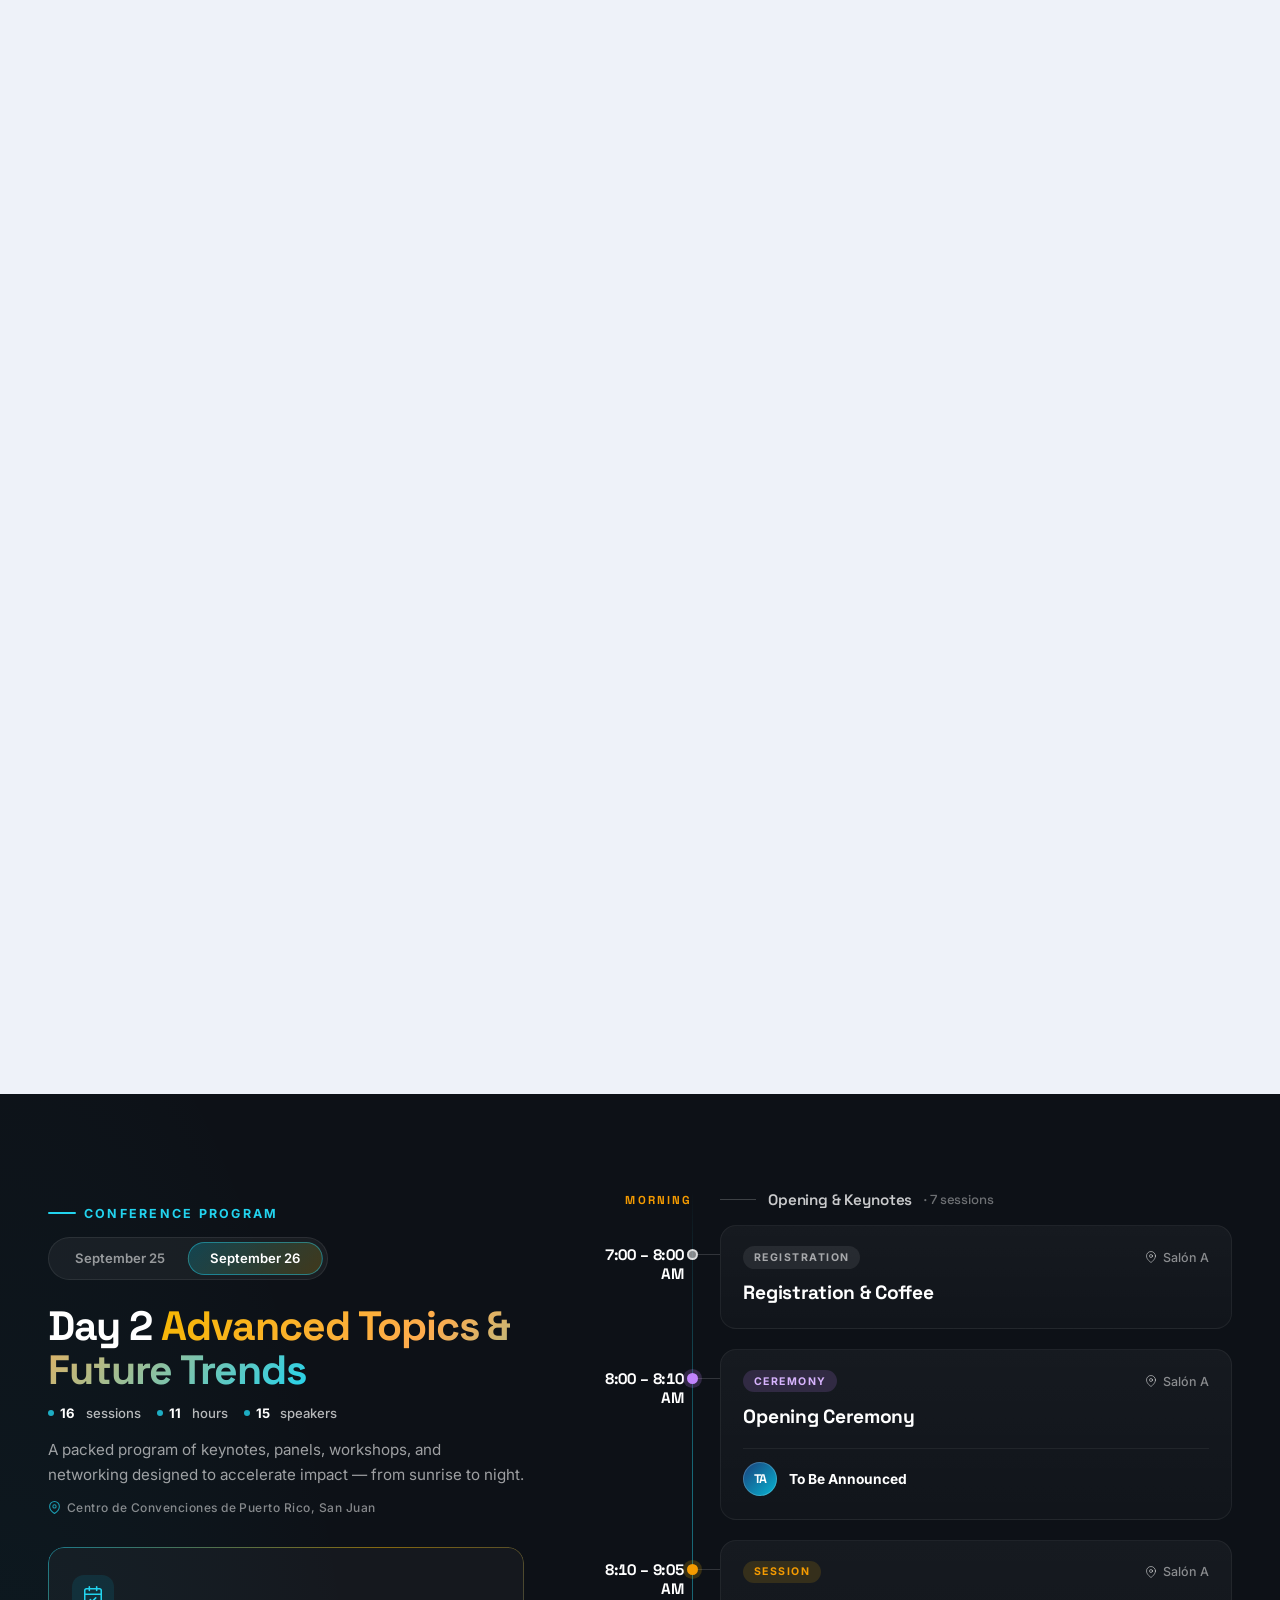
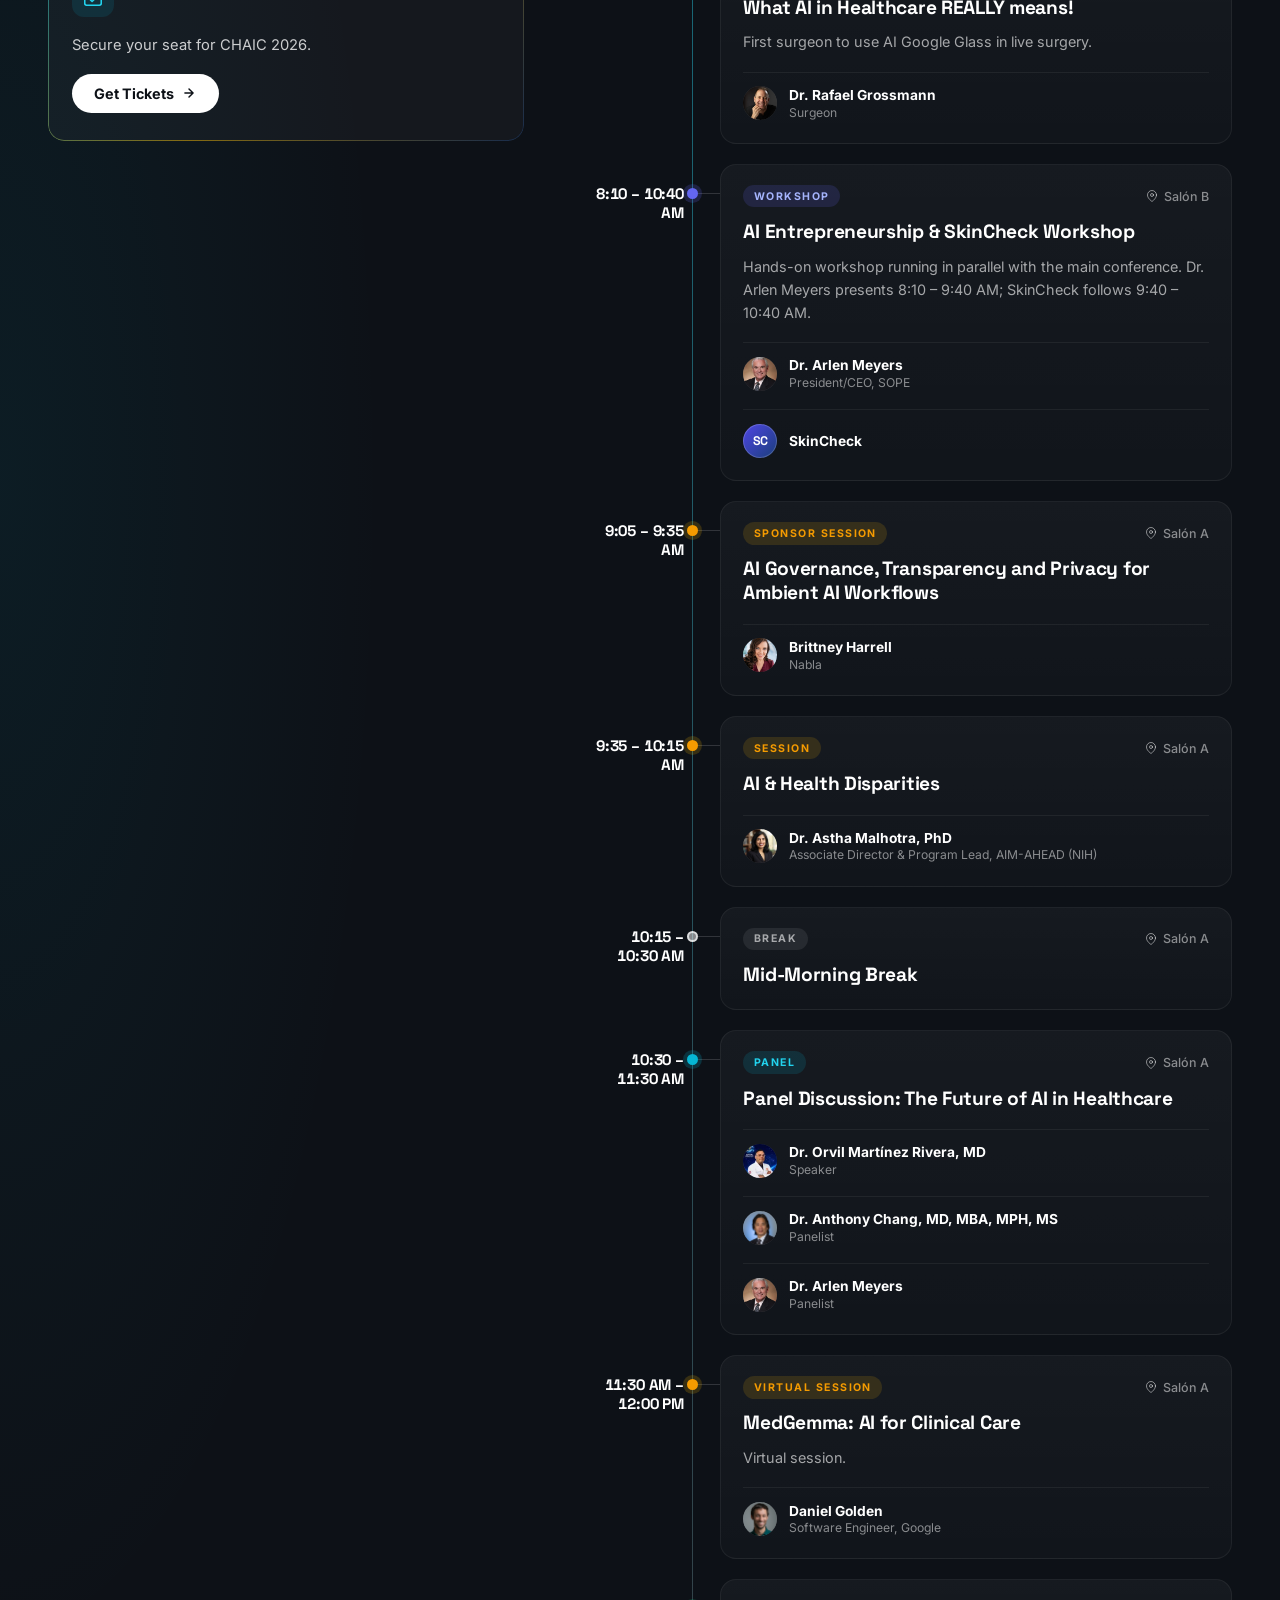
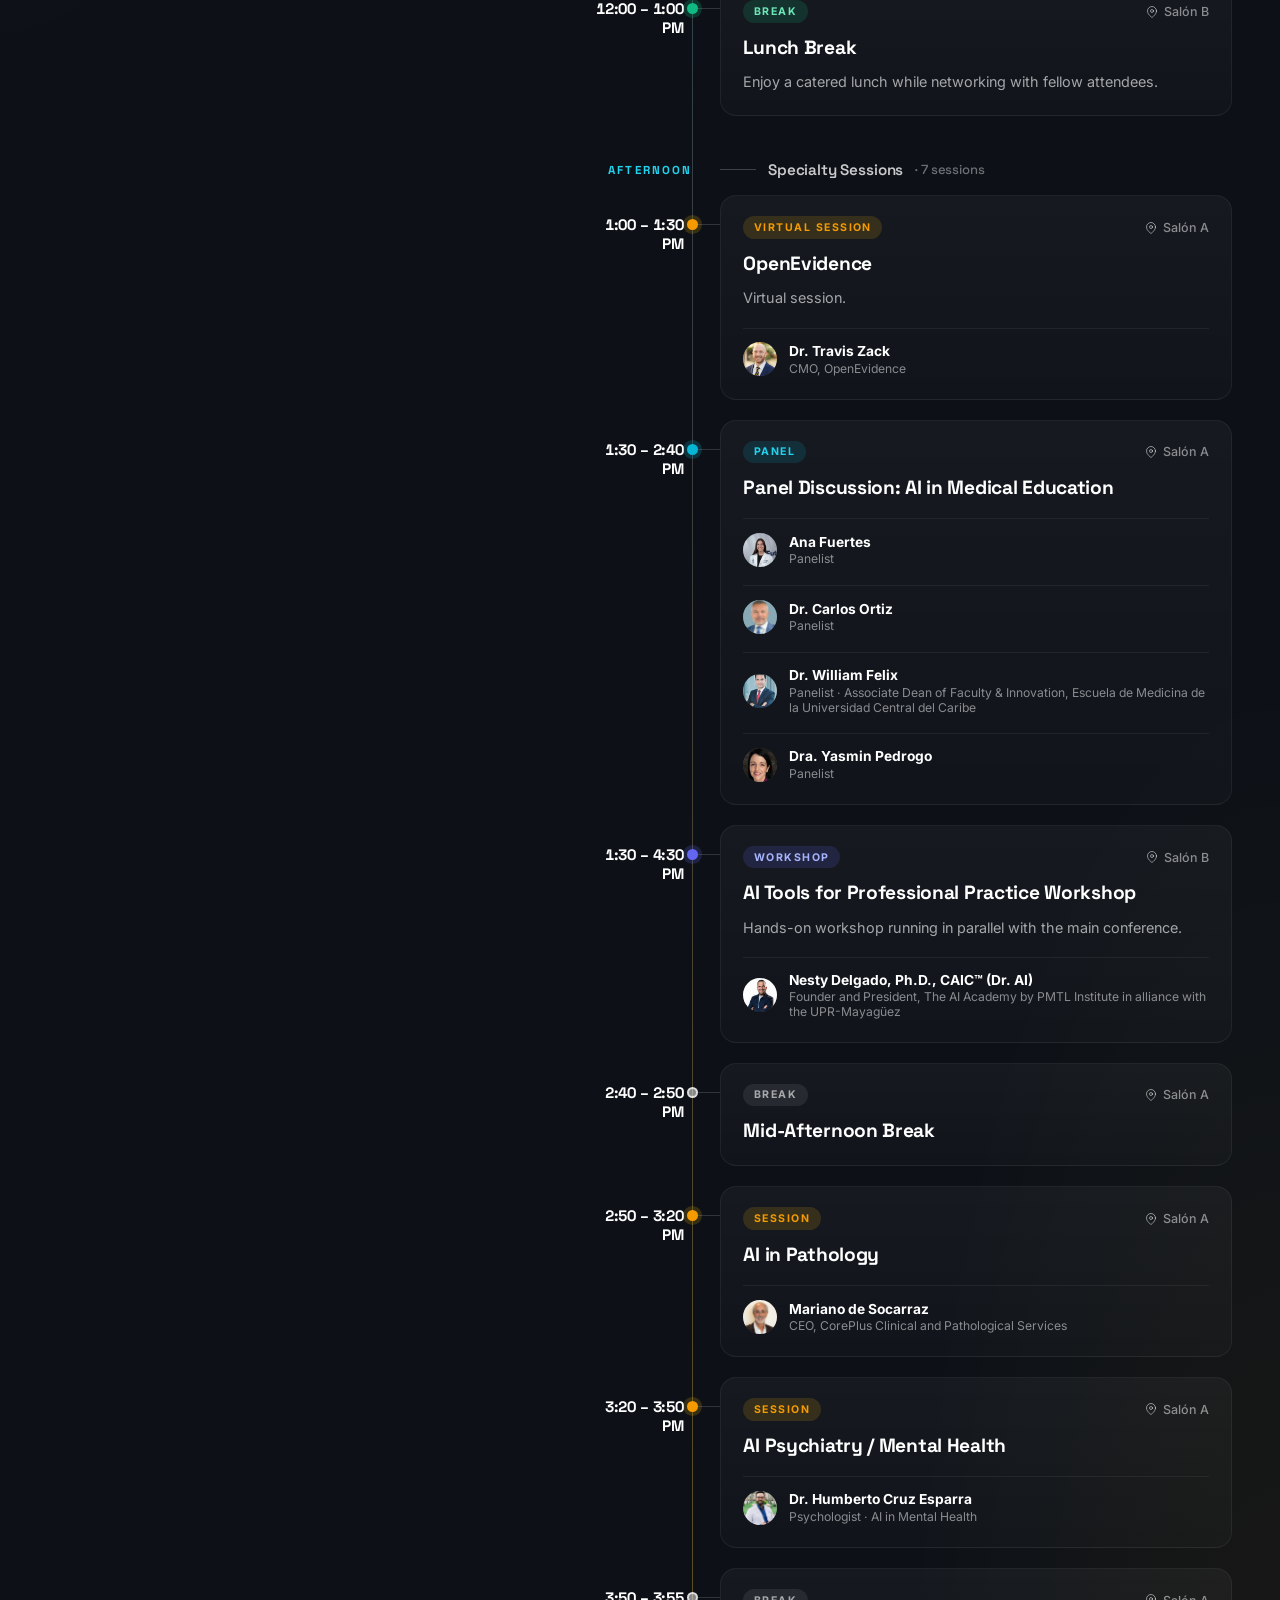
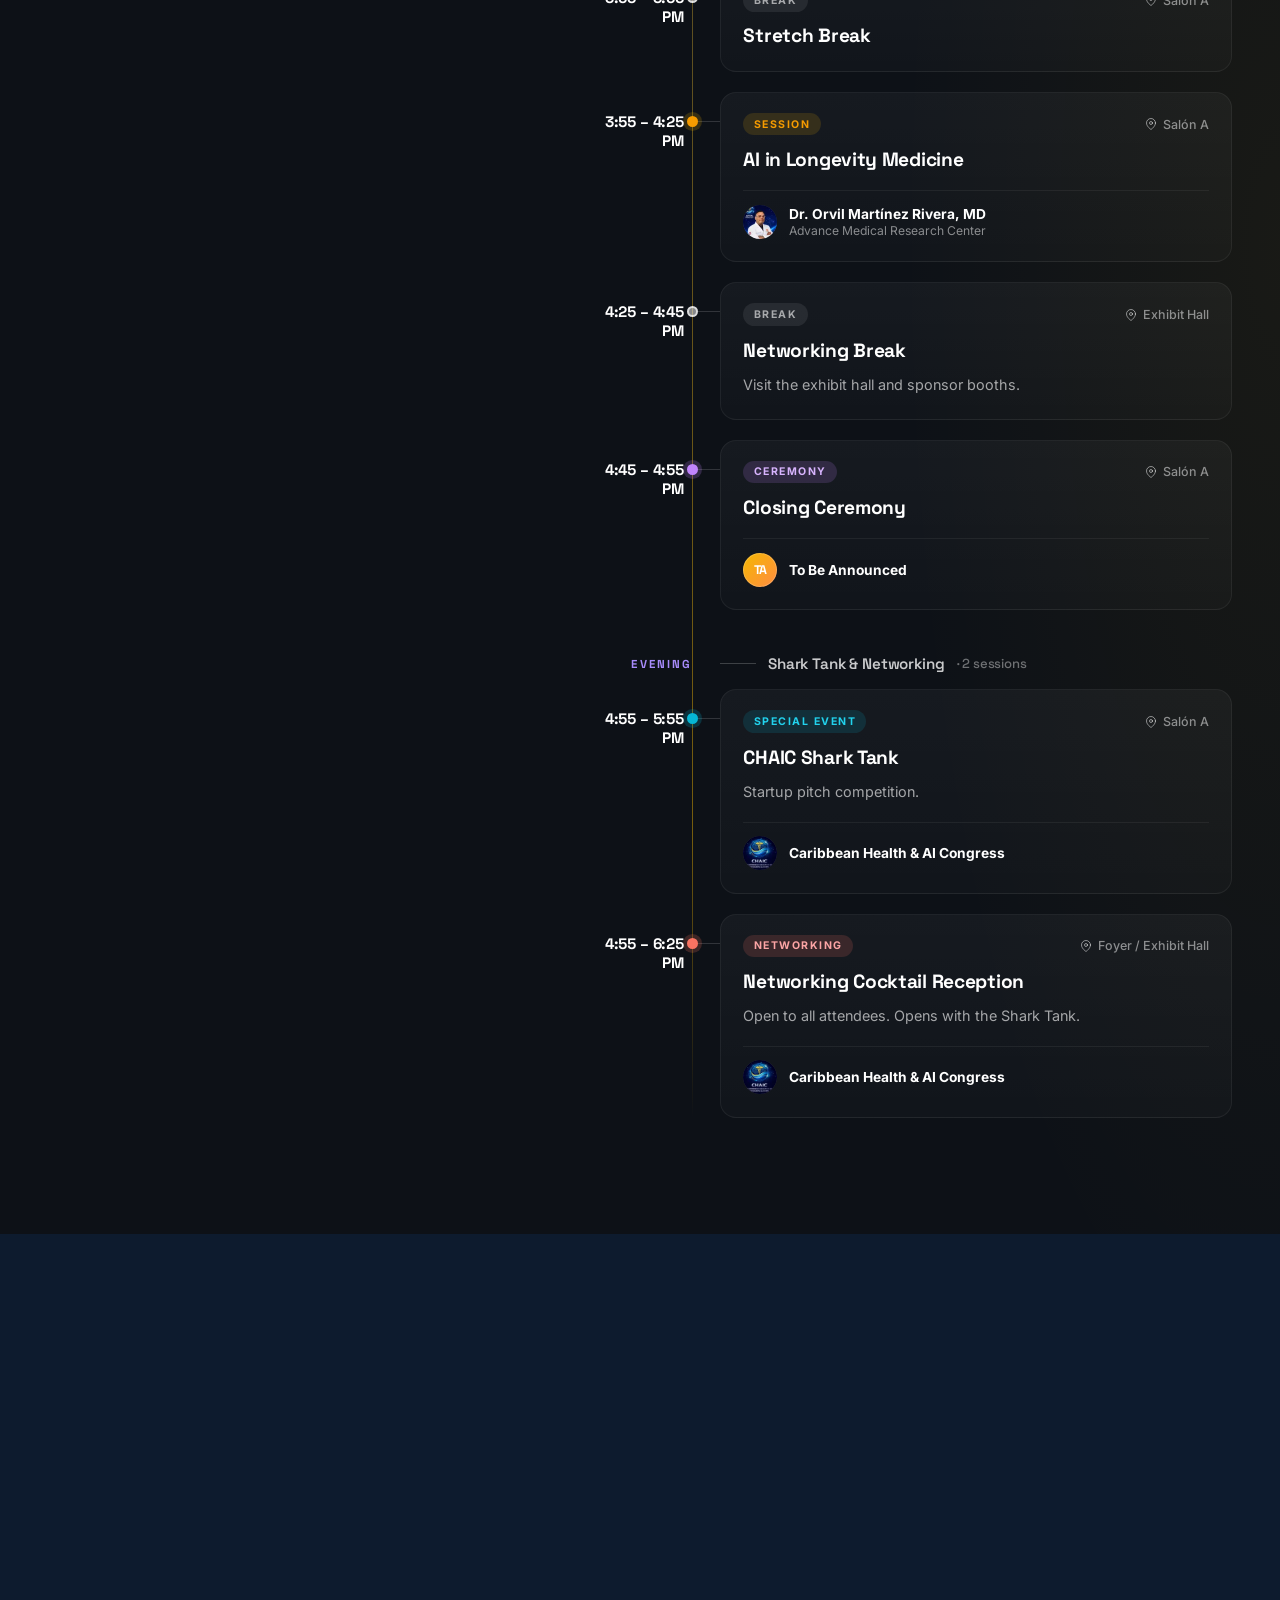
==== commit 0438525f: "Merge branch 'l-velazquez:main' into main" ====
--- a/index.html
+++ b/index.html
@@ -68,39 +68,8 @@
         </a>
       </div>
     </aside>
-    <!-- Navbar -->
-    <nav class="navbar">
-      <div class="nav-inner">
-        <a class="nav-logo" href="#home">
-          <img src="images/logos/CHAIC-Logo.webp" alt="CHAIC" />
-        </a>
-        <ul class="nav-menu">
-          <li><a href="#home">Home</a></li>
-          <li><a href="#about">About</a></li>
-          <li><a href="speakers.html">Speakers</a></li>
-          <li><a href="#agenda">Agenda</a></li>
-          <li><a href="workshops.html">Workshops</a></li>
-          <li><a href="#sponsors">Sponsors</a></li>
-          <li><a href="/blog/">Blog</a></li>
-          <li><a href="tickets.html">Ticket</a></li>
-          <li class="nav-contact-item">
-            <a href="#contact-form" class="btn-contact">
-              Contact Us
-              <span class="btn-circle-nav">&#8594;</span>
-            </a>
-          </li>
-        </ul>
-        <button
-          class="nav-toggle"
-          aria-label="Toggle navigation"
-          aria-expanded="false"
-        >
-          <span></span>
-          <span></span>
-          <span></span>
-        </button>
-      </div>
-    </nav>
+    <!-- Shared navbar -->
+    <script src="nav.js"></script>
 
     <!-- Hero -->
     <section id="home" class="hero">
--- a/styles.css
+++ b/styles.css
@@ -1649,8 +1649,8 @@
 }
 
 .agenda-section {
-  content-visibility: auto;
-  contain-intrinsic-size: auto 5600px;
+  /* Its real height keeps jumps to later sections aligned on the first click. */
+  content-visibility: visible;
 }
 
 .section-speakers-light,
